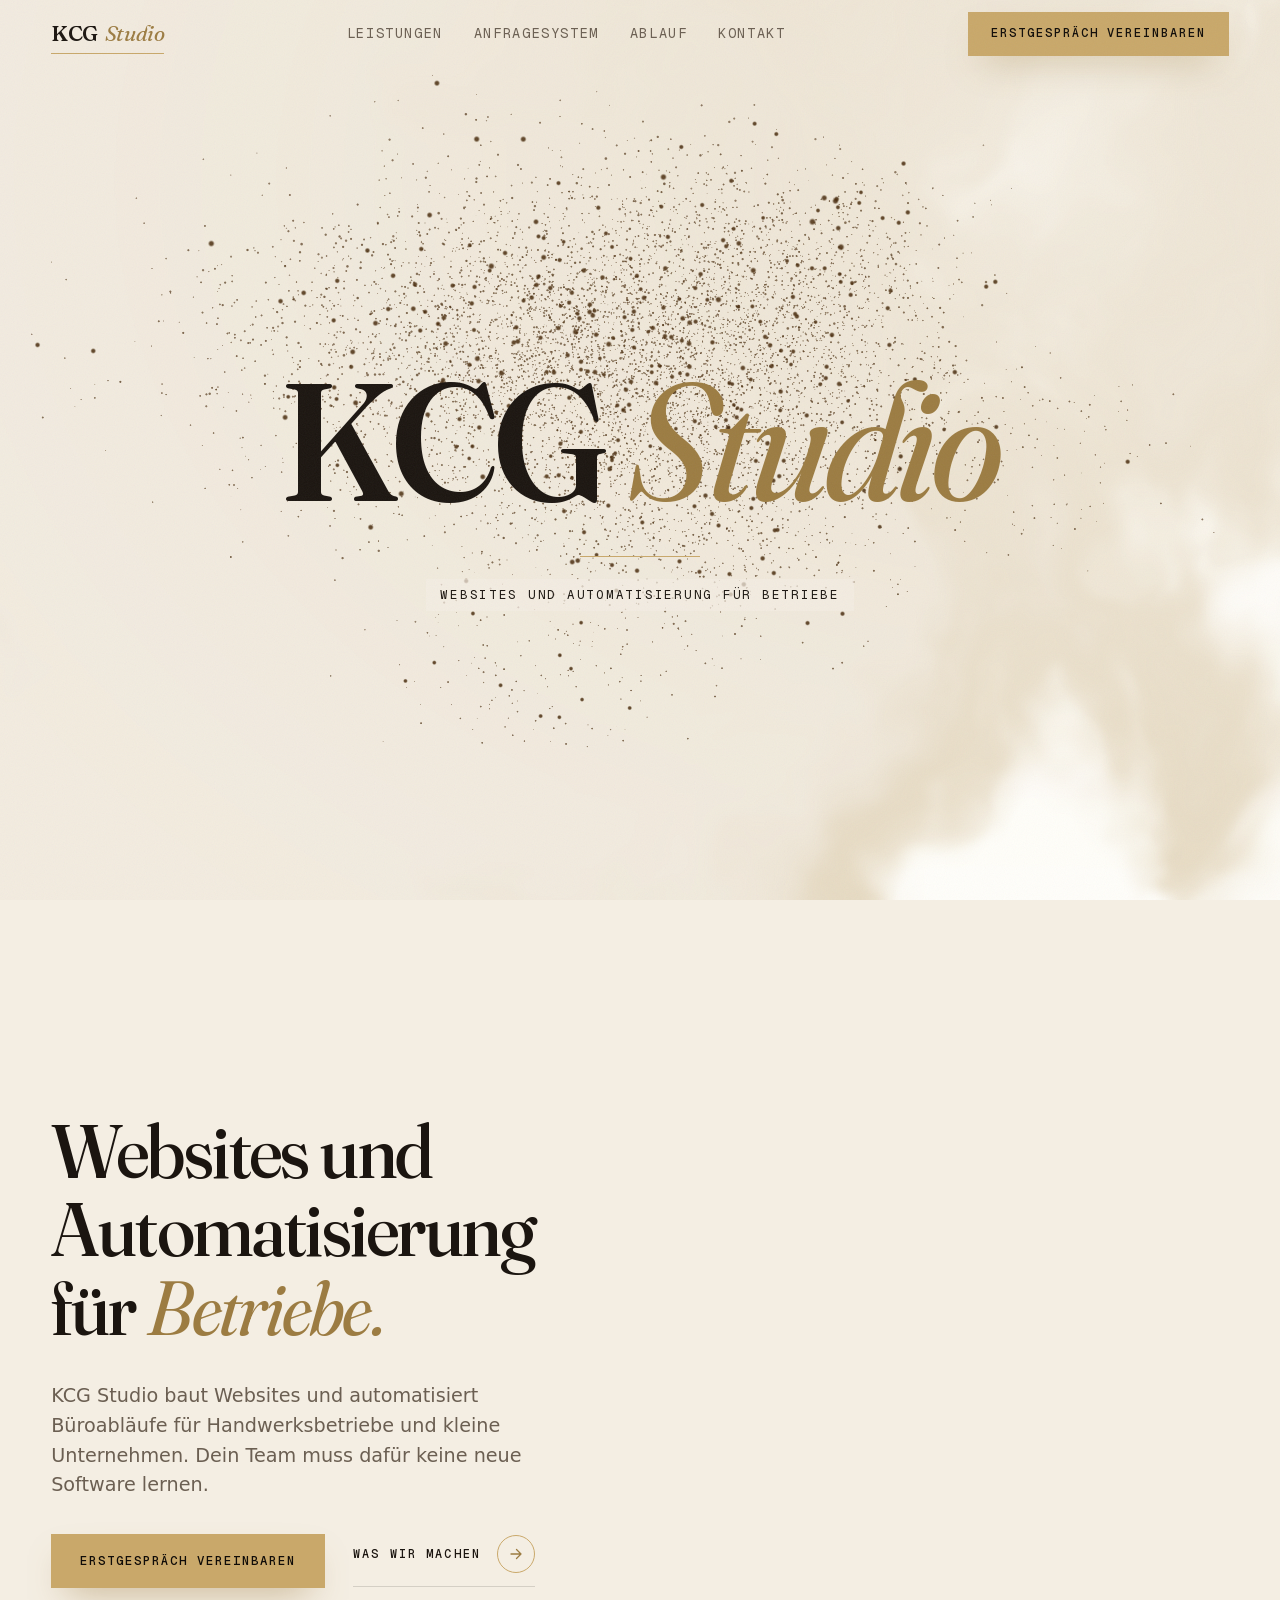
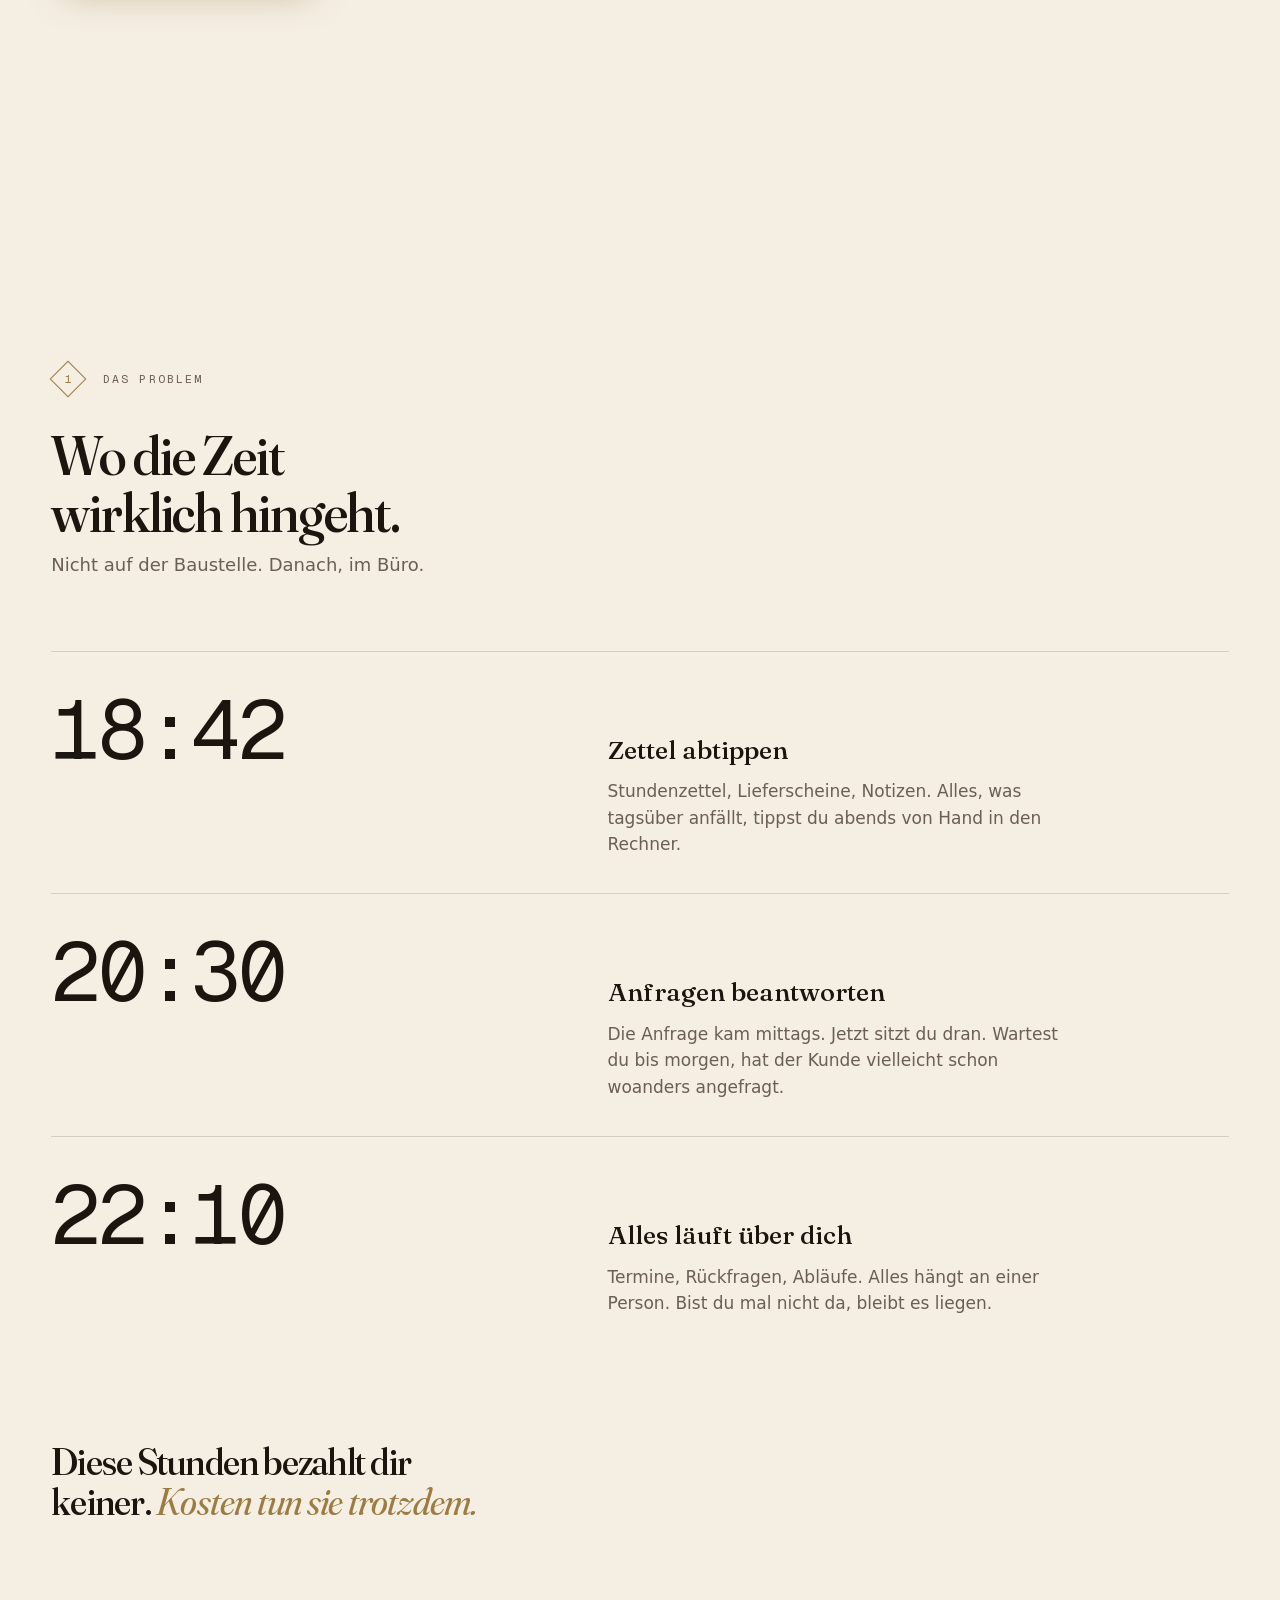
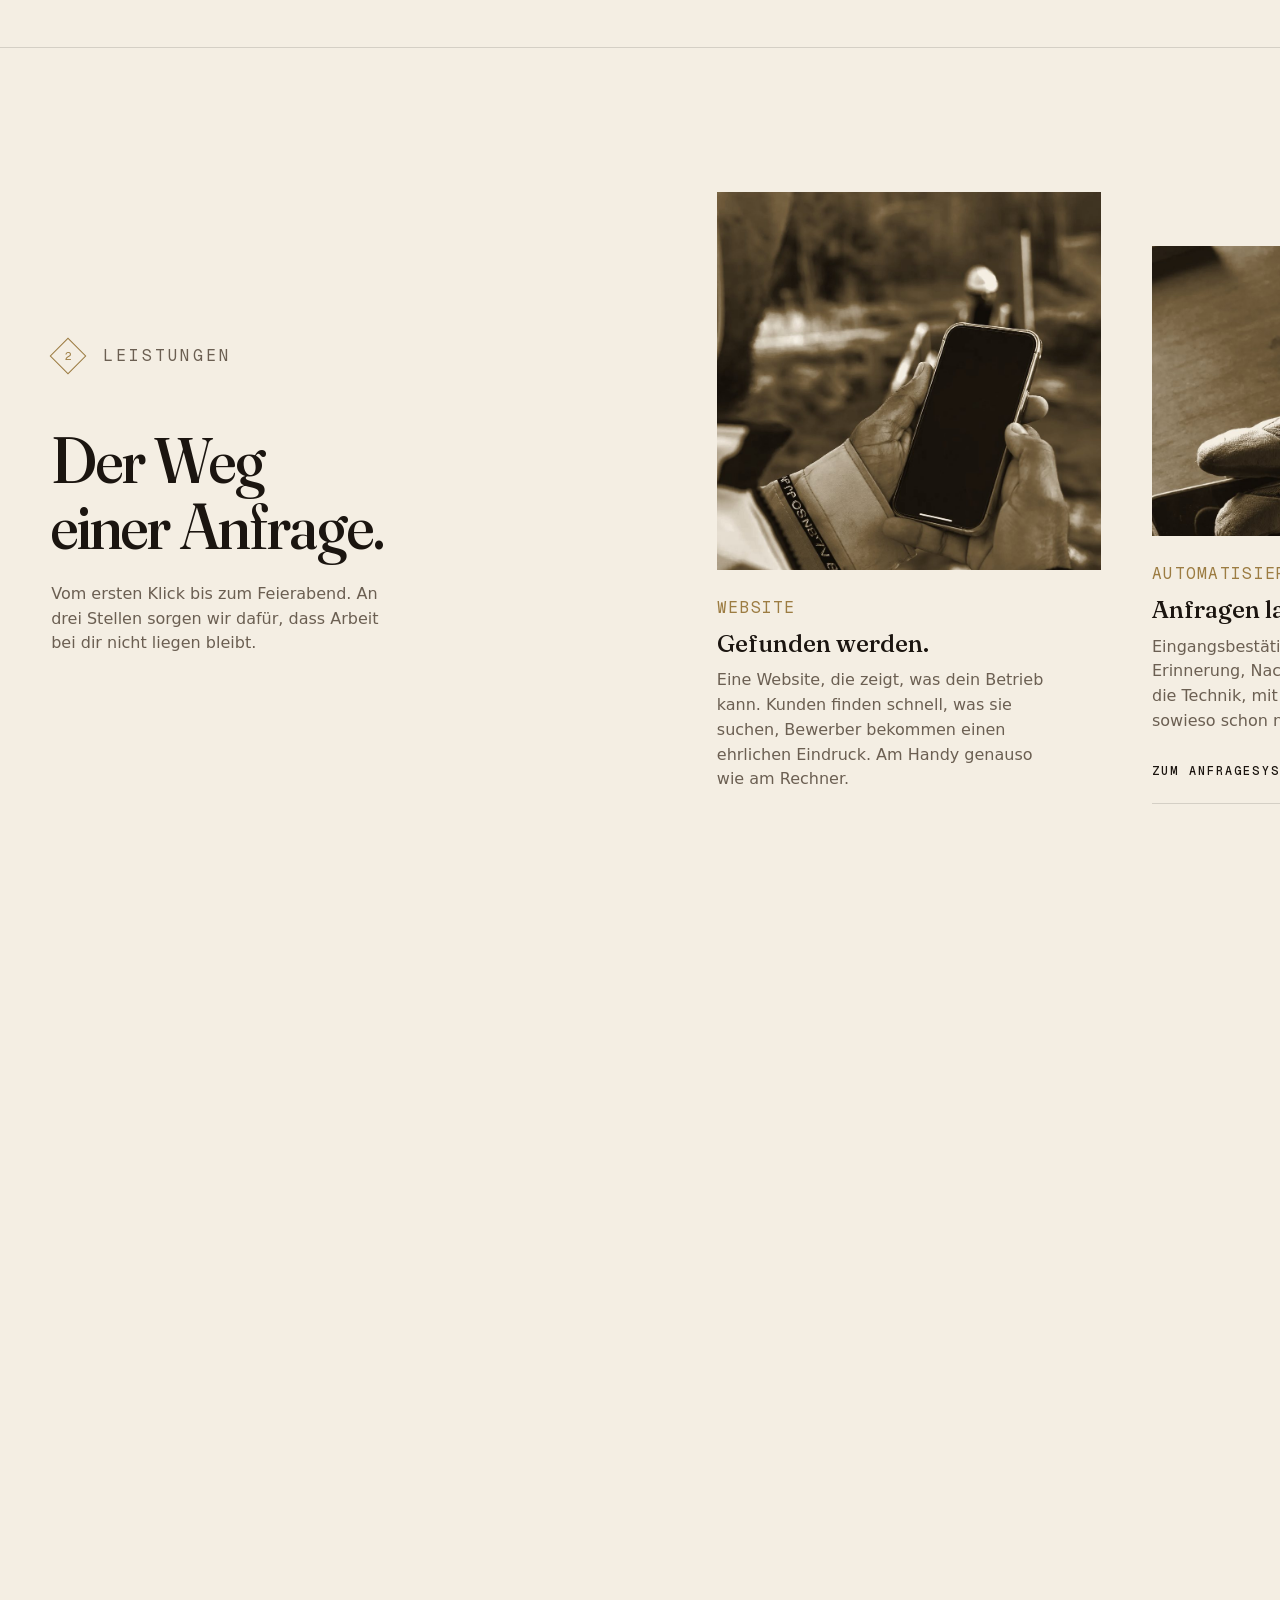
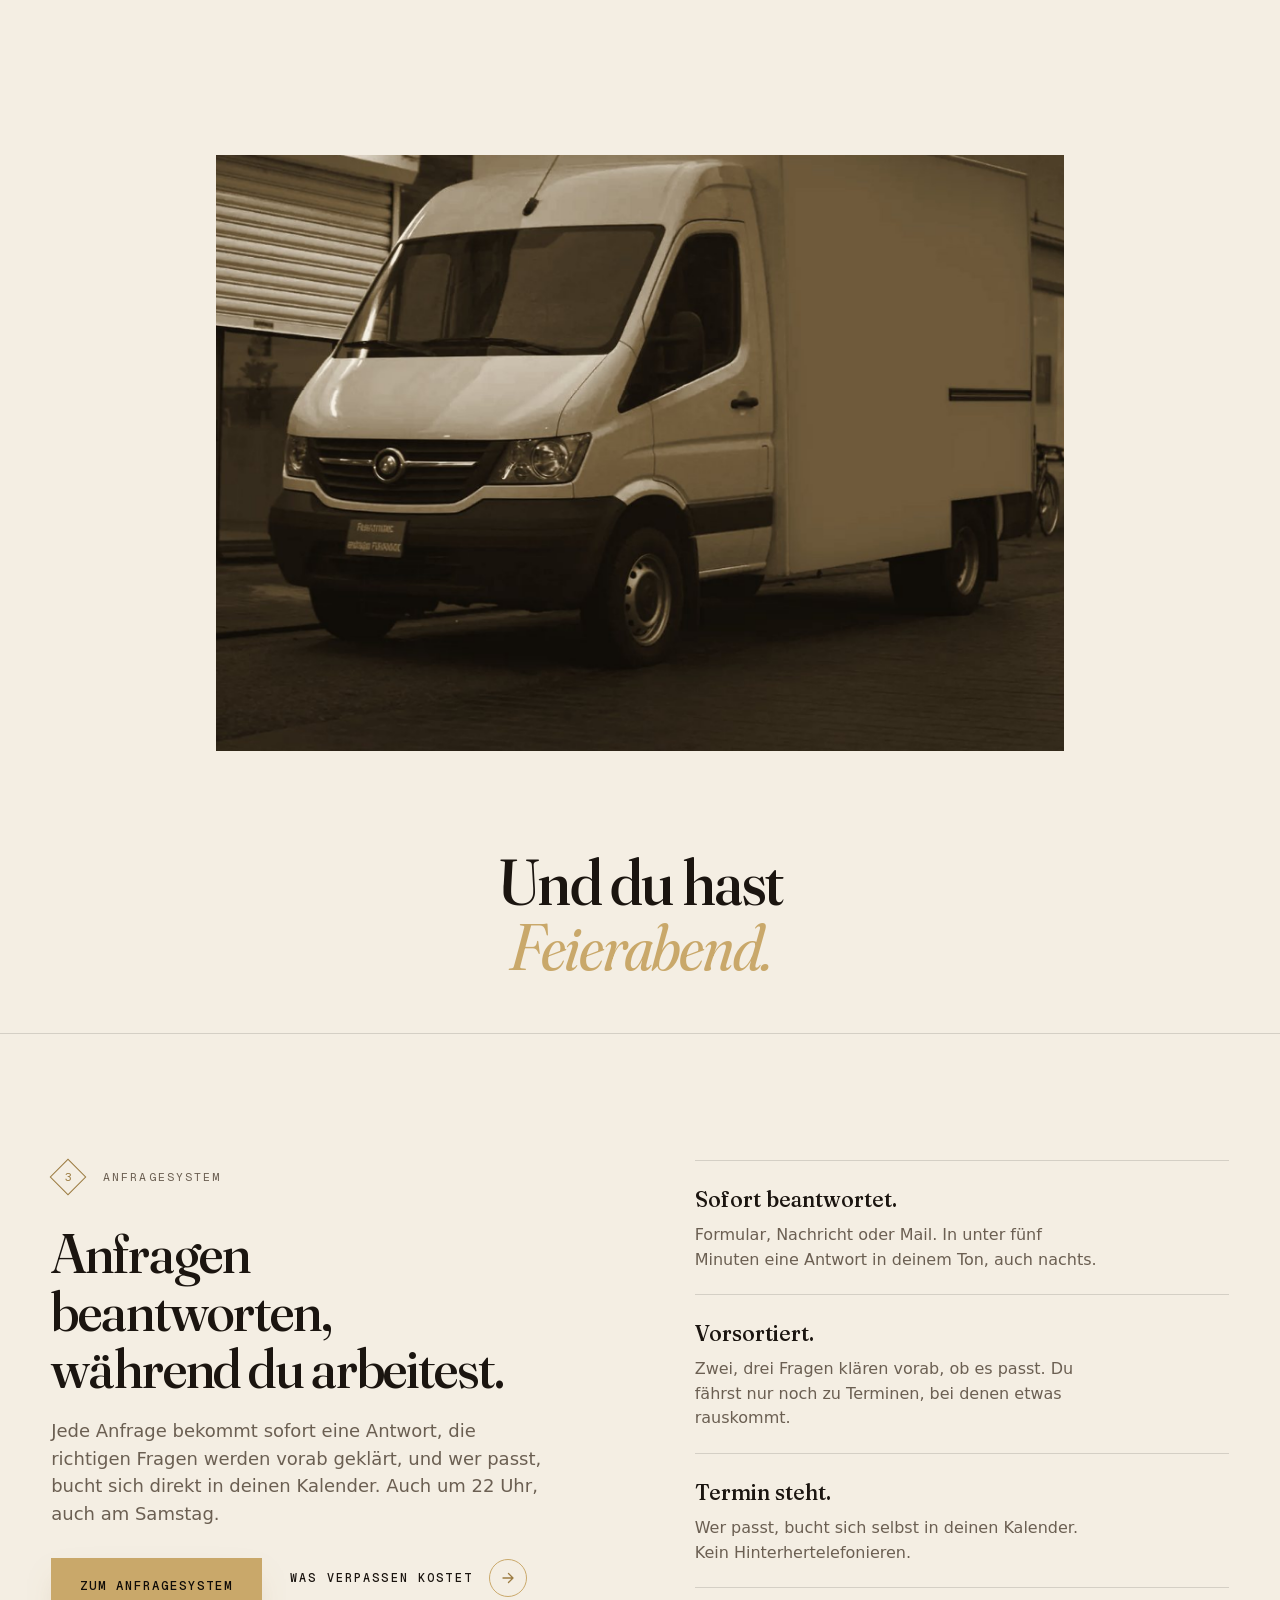
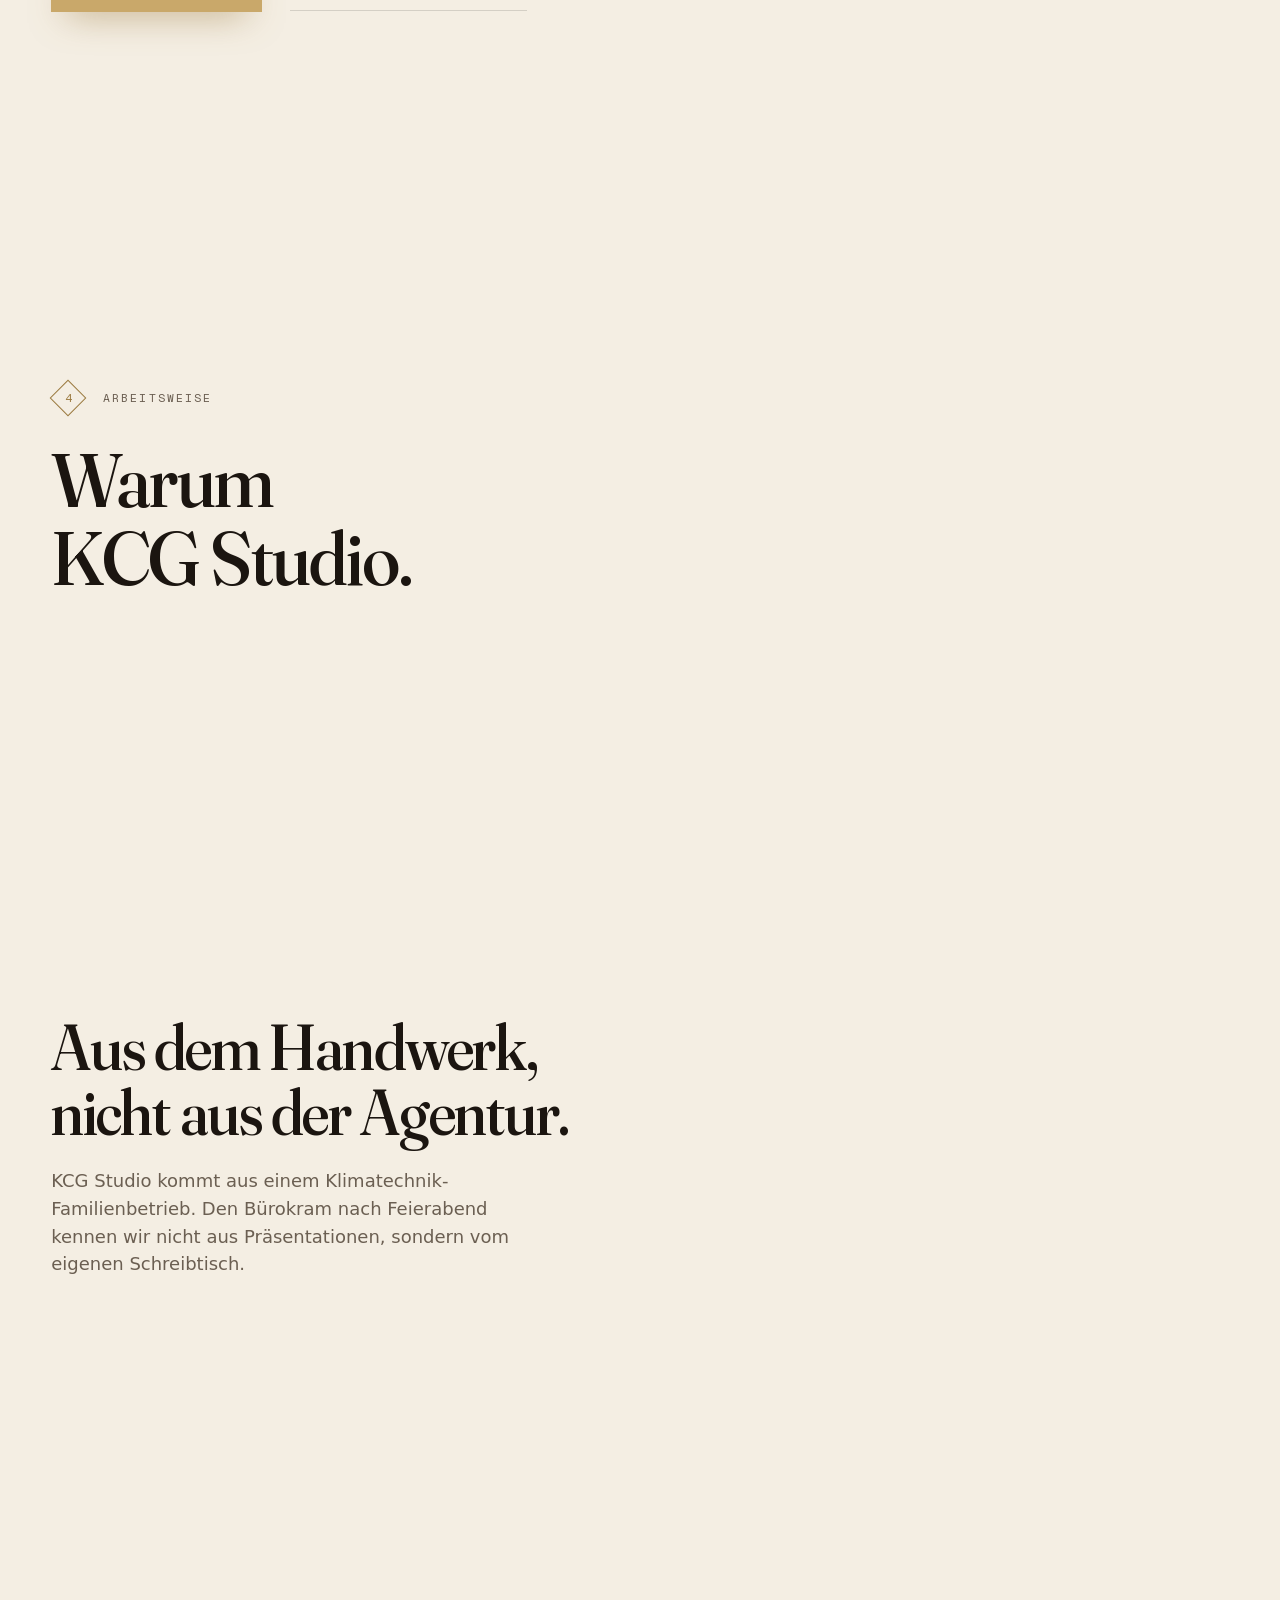
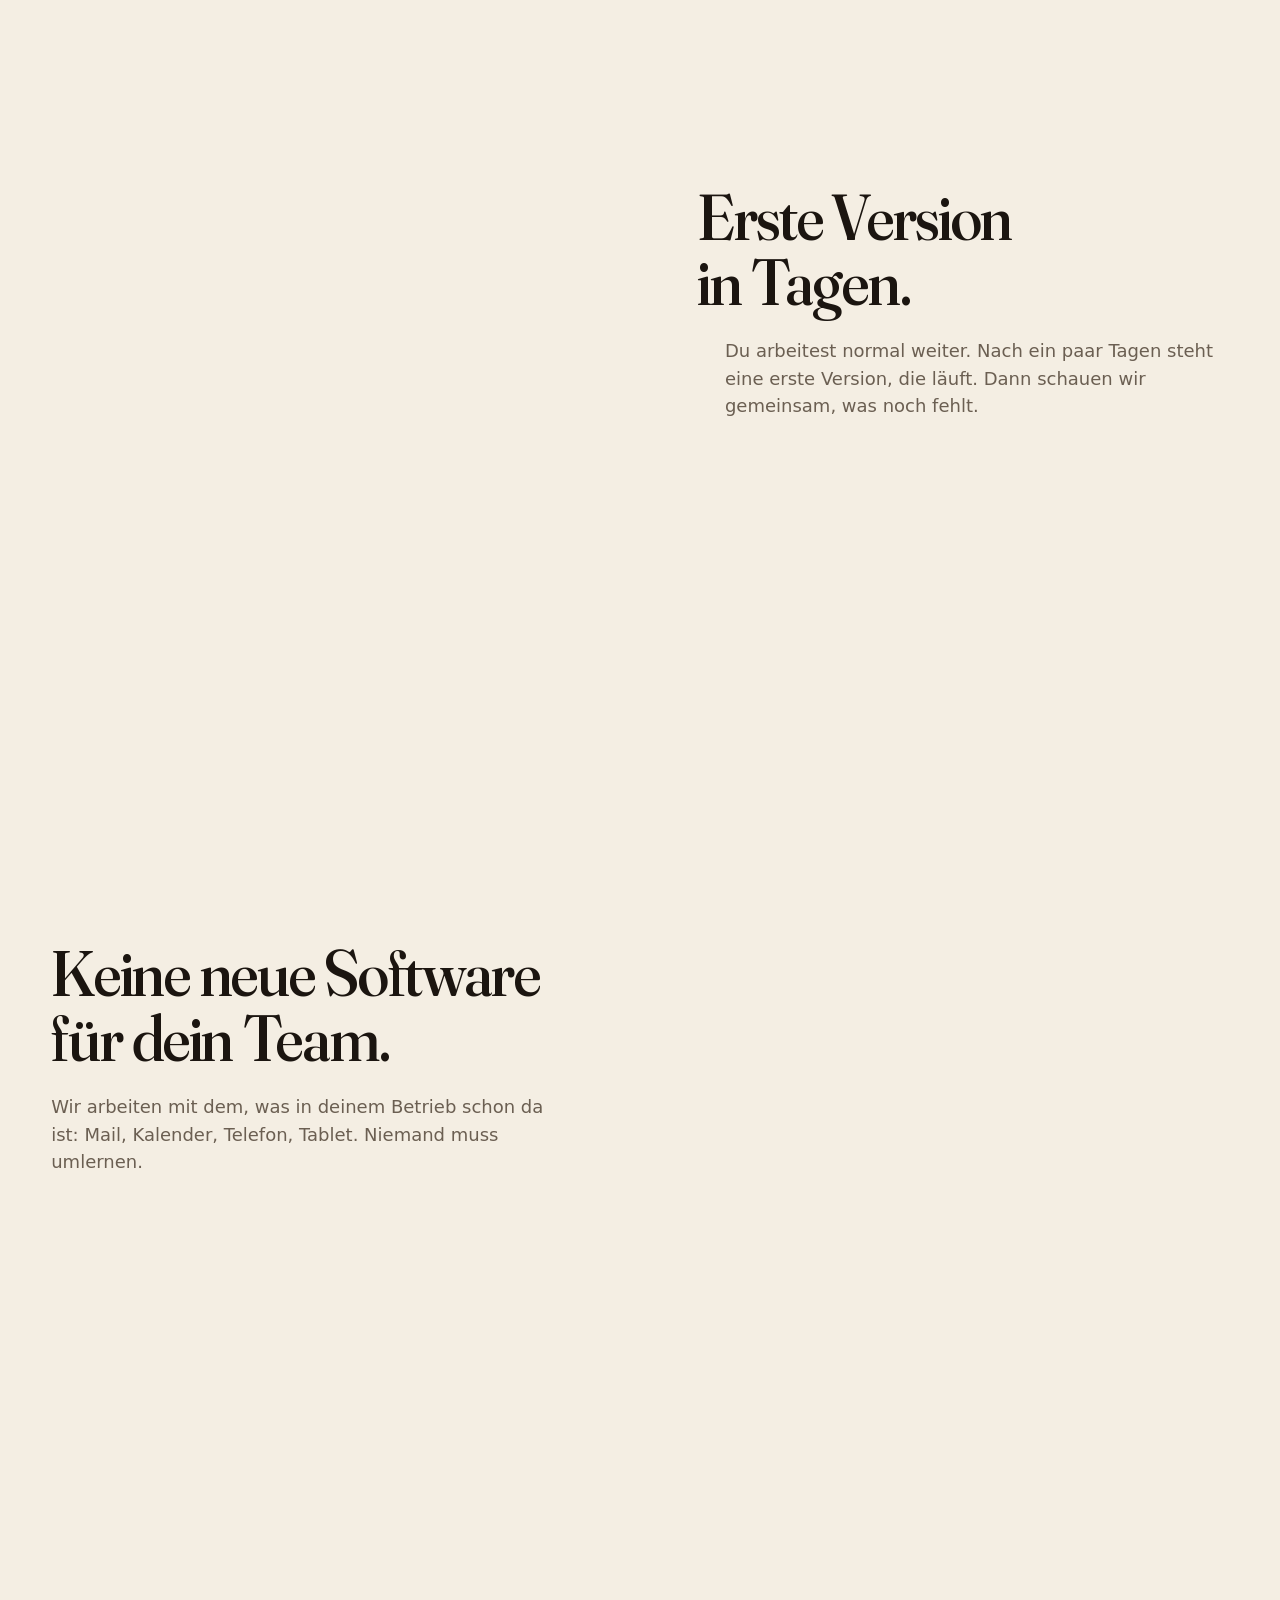
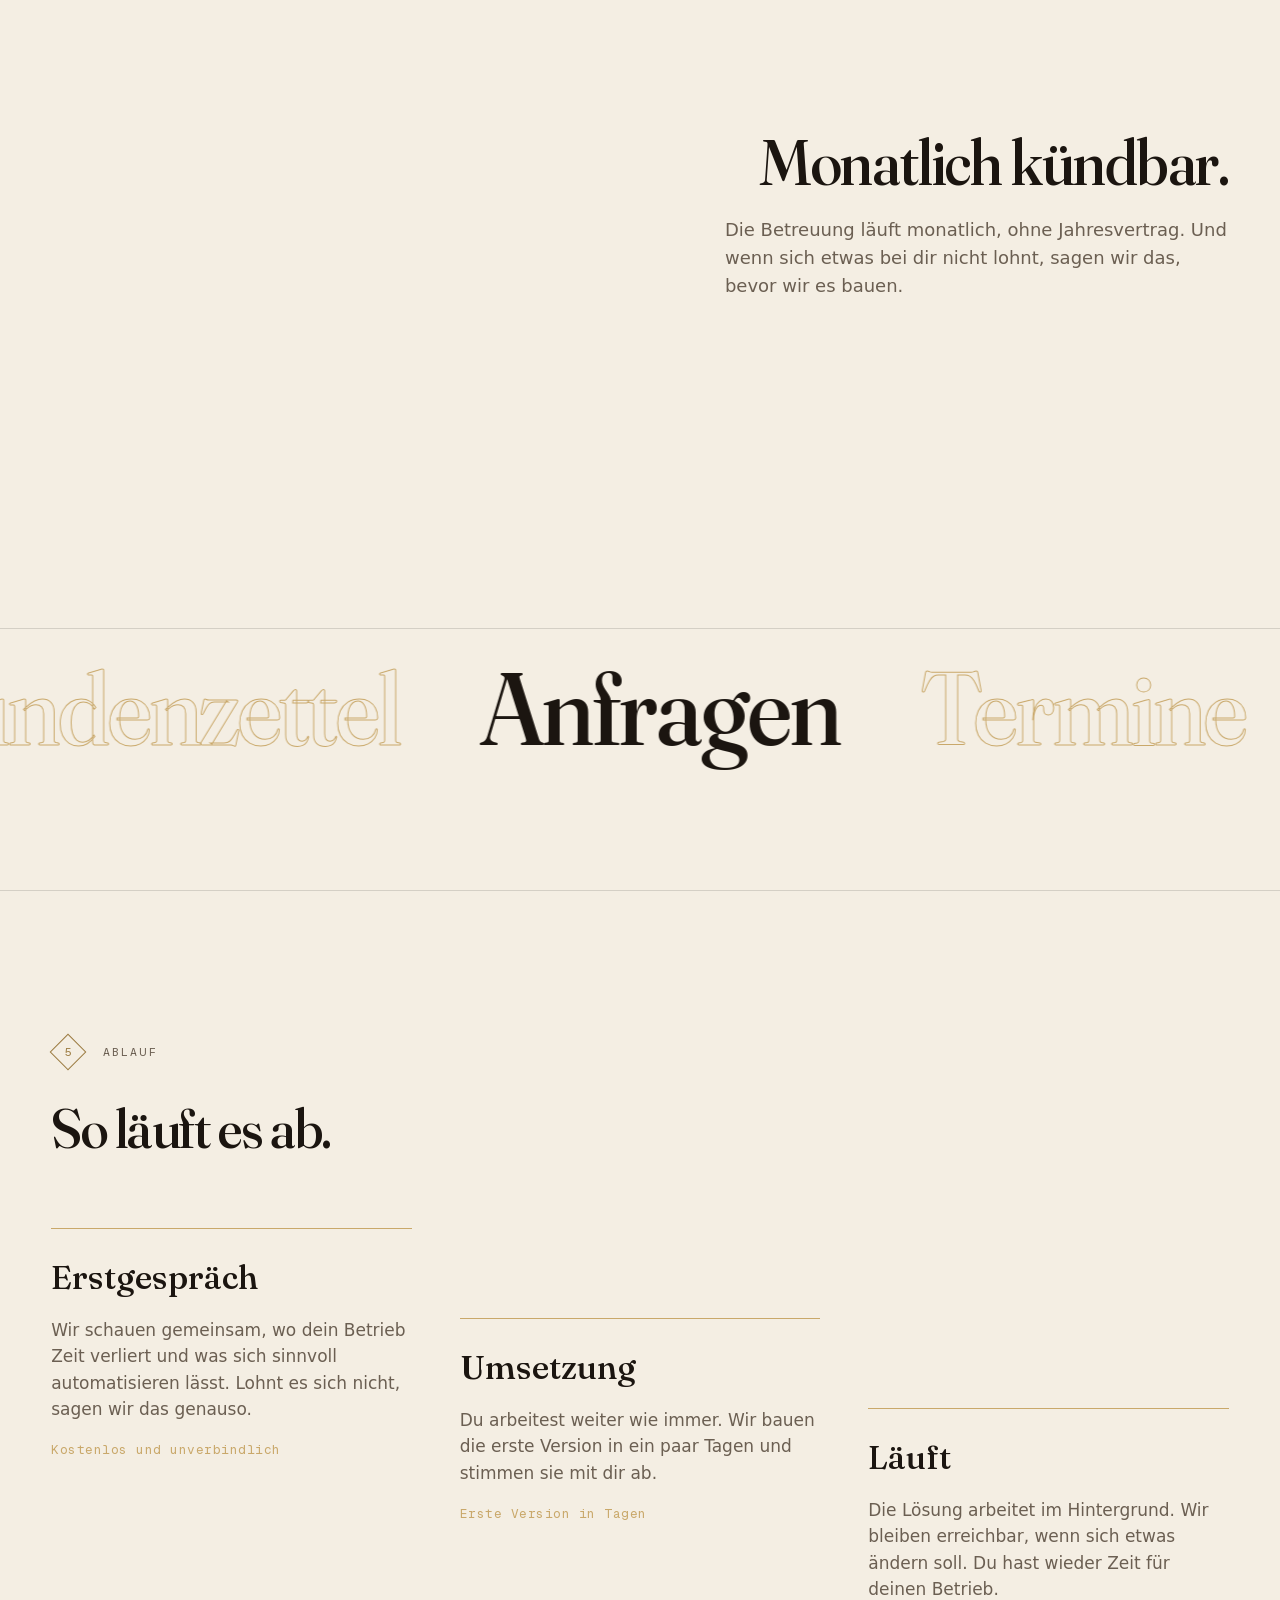
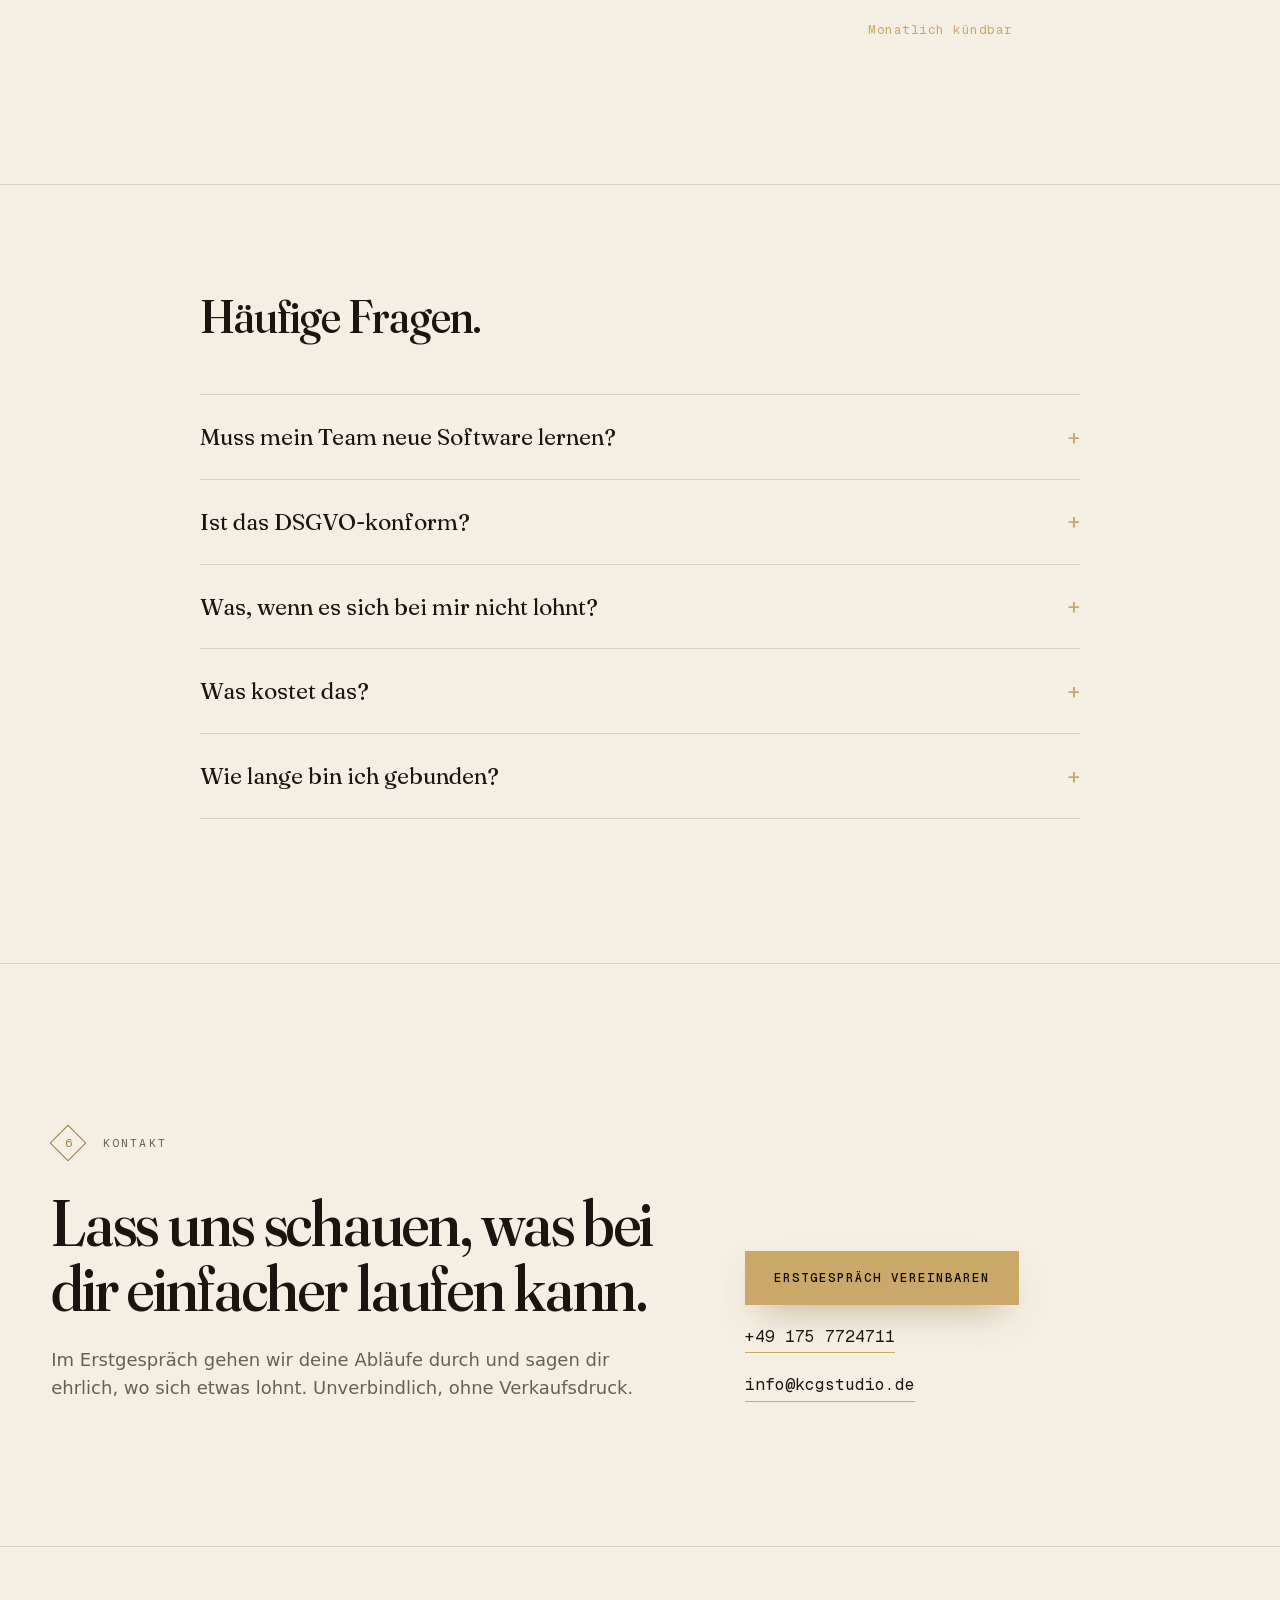
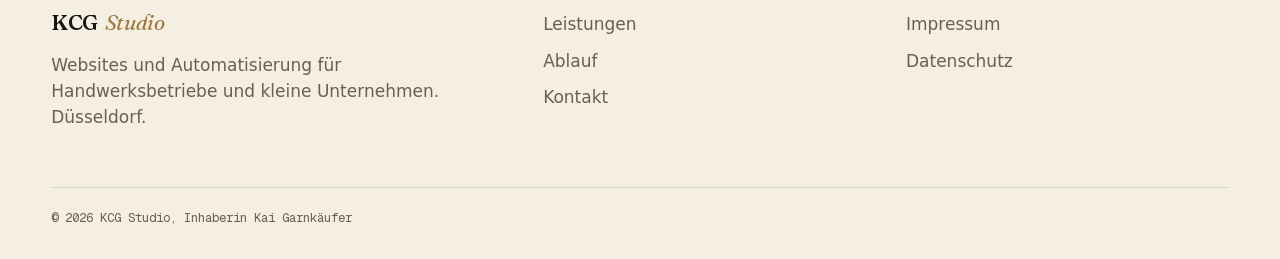
==== index.html @ c7e1ddf0 "deploy: 2026-09-14 22:10" ====
<!doctype html>
<html lang="de">
<head>
  <meta charset="utf-8" />
  <meta name="viewport" content="width=device-width, initial-scale=1" />
  <title>KCG Studio | Websites und Automatisierung für Betriebe</title>
  <meta name="description" content="KCG Studio baut Websites und automatisiert Büroabläufe für Handwerksbetriebe und kleine Unternehmen. Ohne neue Software für dein Team. Erste Version in Tagen." />
  <link rel="canonical" href="https://kcgstudio.de/" />
  <meta property="og:url" content="https://kcgstudio.de/" />
  <meta property="og:title" content="KCG Studio | Websites und Automatisierung für Betriebe" />
  <meta property="og:description" content="KCG Studio baut Websites und automatisiert Büroabläufe für Handwerksbetriebe und kleine Unternehmen. Dein Team muss dafür keine neue Software lernen." />
  <meta property="og:type" content="website" />
  <meta property="og:locale" content="de_DE" />
  <meta property="og:image" content="https://kcgstudio.de/img/og.jpg" />
  <meta property="og:image:width" content="1200" />
  <meta property="og:image:height" content="630" />
  <meta name="twitter:card" content="summary_large_image" />
  <link rel="icon" href="img/favicon.svg" type="image/svg+xml" />
  <link rel="apple-touch-icon" href="img/apple-touch-icon.png" />
  <meta name="theme-color" content="#F4EEE3" />
  <link rel="stylesheet" href="style.css" />
  <script>document.documentElement.classList.add('js');</script>
</head>
<!-- data-reviews="off" blendet die Bewertungen aus, bis echte Texte da sind. Auf "on" stellen, sobald Google-Bewertungen vorliegen. -->
<body data-reviews="off">
  <canvas id="gl" aria-hidden="true"></canvas>

  <header class="nav" id="nav">
    <a href="#top" class="wordmark" aria-label="KCG Studio, Startseite"><b>KCG</b><i>Studio</i></a>
    <nav class="nav__links" aria-label="Hauptnavigation">
      <a href="#leistungen">Leistungen</a>
      <a href="anfragesystem.html">Anfragesystem</a>
      <a href="#bewertungen">Bewertungen</a>
      <a href="#ablauf">Ablauf</a>
      <a href="#kontakt">Kontakt</a>
    </nav>
    <a class="btn btn--pulse nav__cta" href="erstgespraech.html">Erstgespräch vereinbaren</a>
    <button class="nav__burger" id="burger" aria-label="Menü öffnen" aria-expanded="false">
      <span></span><span></span>
    </button>
  </header>

  <div class="menu" id="menu" hidden>
    <a href="#leistungen">Leistungen</a>
    <a href="anfragesystem.html">Anfragesystem</a>
    <a href="#bewertungen">Bewertungen</a>
    <a href="#ablauf">Ablauf</a>
    <a href="#kontakt">Kontakt</a>
    <a class="btn btn--pulse menu__cta" href="erstgespraech.html">Erstgespräch vereinbaren</a>
  </div>

  <main id="top">

    <!-- HERO: Wortmarke im Nebel, Zettel-Sturm dahinter -->
    <section class="hero" id="hero">
      <div class="hero__brand" aria-hidden="true">
        <p class="hero__mark"><b>KCG</b> <i>Studio</i></p>
        <span class="hero__rule"></span>
        <p class="hero__eyebrow">Websites und Automatisierung für Betriebe</p>
      </div>
      <a class="hero__scroll" href="#statement" aria-label="Weiter zum Inhalt"><span class="hero__scroll-l">Scroll</span><span class="hero__scroll-line"><i></i></span></a>
    </section>

    <!-- STATEMENT: steigt aus dem Nebel -->
    <section class="statement" id="statement">
      <div class="statement__in">
        <h1 class="display statement__h1 reveal">Websites und Automatisierung für <em>Betriebe.</em></h1>
        <p class="statement__p reveal">KCG Studio baut Websites und automatisiert Büroabläufe für Handwerksbetriebe und kleine Unternehmen. Dein Team muss dafür keine neue Software lernen.</p>
        <div class="statement__cta reveal">
          <a class="btn btn--pulse" href="erstgespraech.html">Erstgespräch vereinbaren</a>
          <a class="arrow" href="#leistungen"><span>Was wir machen</span><span class="arrow__i"><svg viewBox="0 0 12 12" aria-hidden="true"><path d="M1 6h10M6.5 1.5 11 6l-4.5 4.5" fill="none" stroke="currentColor" stroke-width="1.3" stroke-linecap="round" stroke-linejoin="round"/></svg></span></a>
        </div>
      </div>
    </section>

    <!-- PROBLEM -->
    <section class="problem" id="problem" data-chapter="1">
      <div class="problem__in">
        <p class="chapter reveal"><span class="chapter__n">1</span>Das Problem</p>
        <h2 class="display reveal">Wo die Zeit wirklich hingeht.</h2>
        <p class="problem__sub reveal">Nicht auf der Baustelle. Danach, im Büro.</p>

        <div class="zeit reveal">
          <p class="zeit__t">18:42</p>
          <div>
            <h3>Zettel abtippen</h3>
            <p>Stundenzettel, Lieferscheine, Notizen. Alles, was tagsüber anfällt, tippst du abends von Hand in den Rechner.</p>
          </div>
        </div>
        <div class="zeit reveal">
          <p class="zeit__t">20:30</p>
          <div>
            <h3>Anfragen beantworten</h3>
            <p>Die Anfrage kam mittags. Jetzt sitzt du dran. Wartest du bis morgen, hat der Kunde vielleicht schon woanders angefragt.</p>
          </div>
        </div>
        <div class="zeit reveal">
          <p class="zeit__t">22:10</p>
          <div>
            <h3>Alles läuft über dich</h3>
            <p>Termine, Rückfragen, Abläufe. Alles hängt an einer Person. Bist du mal nicht da, bleibt es liegen.</p>
          </div>
        </div>

        <p class="display problem__fazit reveal">Diese Stunden bezahlt dir keiner. <em>Kosten tun sie trotzdem.</em></p>
      </div>
    </section>

    <!-- DER WEG EINER ANFRAGE: horizontal pan -->
    <section class="pan" id="leistungen" data-chapter="2">
      <div class="pan__track">
        <div class="panel panel--intro">
          <p class="chapter"><span class="chapter__n">2</span>Leistungen</p>
          <h2 class="display">Der Weg<br />einer Anfrage.</h2>
          <p class="panel__p">Vom ersten Klick bis zum Feierabend. An drei Stellen sorgen wir dafür, dass Arbeit bei dir nicht liegen bleibt.</p>
        </div>
        <article class="panel">
          <figure class="panel__fig"><img src="img/finden.jpg" alt="Handwerker in Warnjacke schaut auf der Baustelle aufs Smartphone" loading="lazy" /></figure>
          <p class="panel__tag">Website</p>
          <h3>Gefunden werden.</h3>
          <p>Eine Website, die zeigt, was dein Betrieb kann. Kunden finden schnell, was sie suchen, Bewerber bekommen einen ehrlichen Eindruck. Am Handy genauso wie am Rechner.</p>
        </article>
        <article class="panel">
          <figure class="panel__fig"><img src="img/anfrage.jpg" alt="Hand im Arbeitshandschuh tippt auf ein Smartphone auf der Werkbank" loading="lazy" /></figure>
          <p class="panel__tag">Automatisierung</p>
          <h3>Anfragen laufen von allein.</h3>
          <p>Eingangsbestätigung, Terminvorschlag, Erinnerung, Nachfassen. Das übernimmt die Technik, mit den Programmen, die du sowieso schon nutzt.</p>
          <a class="arrow panel__link" href="anfragesystem.html"><span>Zum Anfragesystem</span><span class="arrow__i"><svg viewBox="0 0 12 12" aria-hidden="true"><path d="M1 6h10M6.5 1.5 11 6l-4.5 4.5" fill="none" stroke="currentColor" stroke-width="1.3" stroke-linecap="round" stroke-linejoin="round"/></svg></span></a>
        </article>
        <article class="panel">
          <figure class="panel__fig"><img src="img/laeuft.jpg" alt="Hände halten ein robustes Tablet, daneben ein beiseitegelegtes Klemmbrett" loading="lazy" /></figure>
          <p class="panel__tag">Web-App</p>
          <h3>Abläufe ohne Zettel.</h3>
          <p>Stundenzettel, Materiallisten, Freigaben. Daraus bauen wir kleine Web-Apps, die genau zu deinem Betrieb passen. Und kümmern uns danach weiter darum.</p>
        </article>
      </div>
    </section>

    <!-- FEIERABEND: hier kippt der Ton von Tag nach Abend -->
    <section class="band" aria-label="Feierabend">
      <div class="band__frame">
        <img src="img/abend.jpg" alt="Handwerker-Transporter vor dem Betrieb in der Abenddämmerung, Rolltor halb zu" loading="lazy" />
      </div>
      <p class="display band__claim reveal">Und du hast <em>Feierabend.</em></p>
    </section>

    <!-- BEWERTUNGEN -->
    <section class="reviews" id="bewertungen">
      <div class="reviews__in">
        <div class="reviews__lead">
          <h2 class="display reveal">Was Betriebe sagen.</h2>
          <div class="reviews__score reveal" aria-label="5 von 5 Sternen">
            <span class="stars" aria-hidden="true">★★★★★</span>
            <span class="reviews__num">5,0</span>
            <span class="mono">auf Google</span>
          </div>
          <p class="reveal">Erfahrungen von Betrieben, die mit KCG Studio arbeiten.</p>
          <!-- TODO: Google-Bewertungslink des Unternehmensprofils eintragen -->
          <p class="reveal"><a class="btn btn--gold" href="#bewertungen">Auf Google bewerten</a></p>
          <p class="mono reviews__note reveal">Beispieltexte, echte Bewertungen folgen</p>
        </div>
        <ul class="reviews__list">
          <li class="review reveal">
            <p class="stars" aria-label="5 von 5 Sternen">★★★★★</p>
            <blockquote>Vorher lagen die Zettel bis Monatsende im Auto. Jetzt tippen die Jungs auf dem Tablet und ich sehe alles am selben Tag.</blockquote>
            <p class="review__who">Beispiel, Elektrobetrieb</p>
          </li>
          <li class="review reveal">
            <p class="stars" aria-label="5 von 5 Sternen">★★★★★</p>
            <blockquote>Kein Agentur-Gerede. Sie kommt vorbei, versteht den Laden und zwei Tage später läuft die erste Version.</blockquote>
            <p class="review__who">Beispiel, Klimatechnik</p>
          </li>
          <li class="review reveal">
            <p class="stars" aria-label="5 von 5 Sternen">★★★★★</p>
            <blockquote>Die Beiträge kommen pünktlich, ohne dass ich hinterher muss. Genau das wollte ich.</blockquote>
            <p class="review__who">Beispiel, Fahrschule</p>
          </li>
        </ul>
      </div>
    </section>

    <!-- ANFRAGESYSTEM: Teaser, führt auf die Unterseite -->
    <section class="teaser" id="anfragesystem" data-chapter="3">
      <div class="teaser__in">
        <div>
          <p class="chapter reveal"><span class="chapter__n">3</span>Anfragesystem</p>
          <h2 class="display reveal">Anfragen beantworten, während du arbeitest.</h2>
          <p class="teaser__p reveal">Jede Anfrage bekommt sofort eine Antwort, die richtigen Fragen werden vorab geklärt, und wer passt, bucht sich direkt in deinen Kalender. Auch um 22 Uhr, auch am Samstag.</p>
          <div class="teaser__cta reveal">
            <a class="btn btn--pulse" href="anfragesystem.html">Zum Anfragesystem</a>
            <a class="arrow" href="anfragesystem.html#rechner"><span>Was Verpassen kostet</span><span class="arrow__i"><svg viewBox="0 0 12 12" aria-hidden="true"><path d="M1 6h10M6.5 1.5 11 6l-4.5 4.5" fill="none" stroke="currentColor" stroke-width="1.3" stroke-linecap="round" stroke-linejoin="round"/></svg></span></a>
          </div>
        </div>
        <ul class="teaser__list">
          <li class="reveal"><h3>Sofort beantwortet.</h3><p>Formular, Nachricht oder Mail. In unter fünf Minuten eine Antwort in deinem Ton, auch nachts.</p></li>
          <li class="reveal"><h3>Vorsortiert.</h3><p>Zwei, drei Fragen klären vorab, ob es passt. Du fährst nur noch zu Terminen, bei denen etwas rauskommt.</p></li>
          <li class="reveal"><h3>Termin steht.</h3><p>Wer passt, bucht sich selbst in deinen Kalender. Kein Hinterhertelefonieren.</p></li>
        </ul>
      </div>
    </section>


    <!-- ARBEITSWEISE: vier Statements, schweben über der Partikel-Welt -->
    <section class="why" id="darum" data-chapter="4">
      <div class="why__intro">
        <div>
          <p class="chapter reveal"><span class="chapter__n">4</span>Arbeitsweise</p>
          <h2 class="display reveal">Warum<br />KCG Studio.</h2>
        </div>
      </div>
      <article class="why__item">
        <div class="why__in">
          <h3 class="display reveal">Aus dem Handwerk, nicht aus der Agentur.</h3>
          <p class="reveal">KCG Studio kommt aus einem Klimatechnik-Familienbetrieb. Den Bürokram nach Feierabend kennen wir nicht aus Präsentationen, sondern vom eigenen Schreibtisch.</p>
        </div>
      </article>
      <article class="why__item why__item--right">
        <div class="why__in">
          <h3 class="display reveal">Erste Version in Tagen.</h3>
          <p class="reveal">Du arbeitest normal weiter. Nach ein paar Tagen steht eine erste Version, die läuft. Dann schauen wir gemeinsam, was noch fehlt.</p>
        </div>
      </article>
      <article class="why__item">
        <div class="why__in">
          <h3 class="display reveal">Keine neue Software für dein Team.</h3>
          <p class="reveal">Wir arbeiten mit dem, was in deinem Betrieb schon da ist: Mail, Kalender, Telefon, Tablet. Niemand muss umlernen.</p>
        </div>
      </article>
      <article class="why__item why__item--right">
        <div class="why__in">
          <h3 class="display reveal">Monatlich kündbar.</h3>
          <p class="reveal">Die Betreuung läuft monatlich, ohne Jahresvertrag. Und wenn sich etwas bei dir nicht lohnt, sagen wir das, bevor wir es bauen.</p>
        </div>
      </article>
    </section>

    <!-- MARQUEE -->
    <section class="marquee" aria-label="Was wir bauen">
      <div class="marquee__track">
        <span class="display">Websites</span>
        <span class="display is-outline">Automatisierung</span>
        <span class="display">Web-Apps</span>
        <span class="display is-outline">Stundenzettel</span>
        <span class="display">Anfragen</span>
        <span class="display is-outline">Termine</span>
        <span class="display">Websites</span>
        <span class="display is-outline">Automatisierung</span>
        <span class="display">Web-Apps</span>
        <span class="display is-outline">Stundenzettel</span>
        <span class="display">Anfragen</span>
        <span class="display is-outline">Termine</span>
      </div>
    </section>

    <!-- ABLAUF -->
    <section class="ablauf" id="ablauf" data-chapter="5">
      <p class="chapter reveal"><span class="chapter__n">5</span>Ablauf</p>
      <h2 class="display reveal">So läuft es ab.</h2>
      <div class="ablauf__grid">
        <div class="schritt reveal">
          <h3>Erstgespräch</h3>
          <p>Wir schauen gemeinsam, wo dein Betrieb Zeit verliert und was sich sinnvoll automatisieren lässt. Lohnt es sich nicht, sagen wir das genauso.</p>
          <small>Kostenlos und unverbindlich</small>
        </div>
        <div class="schritt reveal">
          <h3>Umsetzung</h3>
          <p>Du arbeitest weiter wie immer. Wir bauen die erste Version in ein paar Tagen und stimmen sie mit dir ab.</p>
          <small>Erste Version in Tagen</small>
        </div>
        <div class="schritt reveal">
          <h3>Läuft</h3>
          <p>Die Lösung arbeitet im Hintergrund. Wir bleiben erreichbar, wenn sich etwas ändern soll. Du hast wieder Zeit für deinen Betrieb.</p>
          <small>Monatlich kündbar</small>
        </div>
      </div>
    </section>

    <!-- FAQ -->
    <section class="faq" id="faq">
      <div class="faq__in">
        <h2 class="display reveal">Häufige Fragen.</h2>
        <details class="reveal">
          <summary>Muss mein Team neue Software lernen?</summary>
          <p>Nein. Wir arbeiten mit den Programmen, die ihr schon nutzt, zum Beispiel Mail, Kalender und Telefon. Umlernen muss niemand.</p>
        </details>
        <details class="reveal">
          <summary>Ist das DSGVO-konform?</summary>
          <p>Ja. Den Umgang mit Daten planen wir von Anfang an mit. Wo es geht, bleiben Daten in Deutschland oder der EU.</p>
        </details>
        <details class="reveal">
          <summary>Was, wenn es sich bei mir nicht lohnt?</summary>
          <p>Dann bauen wir nichts. Im Erstgespräch schauen wir zuerst, wo eine Lösung wirklich Arbeit spart. Gibt es die Stelle nicht, sagen wir das.</p>
        </details>
        <details class="reveal">
          <summary>Was kostet das?</summary>
          <p>Das hängt davon ab, was gebaut wird. Vorher bekommst du ein klares Angebot mit Einrichtung und laufender Betreuung. Keine versteckten Kosten.</p>
        </details>
        <details class="reveal">
          <summary>Wie lange bin ich gebunden?</summary>
          <p>Die Betreuung ist monatlich kündbar. Du entscheidest, wie lange KCG Studio deinen Betrieb begleitet.</p>
        </details>
      </div>
    </section>

    <!-- KONTAKT -->
    <section class="kontakt" id="kontakt" data-chapter="6">
      <div class="kontakt__in">
        <div>
          <p class="chapter reveal"><span class="chapter__n">6</span>Kontakt</p>
          <h2 class="display reveal">Lass uns schauen, was bei dir einfacher laufen kann.</h2>
          <p class="kontakt__p reveal">Im Erstgespräch gehen wir deine Abläufe durch und sagen dir ehrlich, wo sich etwas lohnt. Unverbindlich, ohne Verkaufsdruck.</p>
        </div>
        <div class="kontakt__ways reveal">
          <a class="btn btn--pulse" href="erstgespraech.html">Erstgespräch vereinbaren</a>
          <a href="tel:+491757724711">+49 175 7724711</a>
          <!-- Optional: WhatsApp-Link <a href="https://wa.me/491757724711">WhatsApp</a> -->
          <a href="mailto:info@kcgstudio.de">info@kcgstudio.de</a>
        </div>
      </div>
    </section>

  </main>

  <nav class="chapters" id="chapters" aria-label="Kapitel">
    <a href="#problem"><span class="chapters__l">Das Problem</span><span class="chapters__d"></span><span class="chapters__bar"><i></i></span></a>
    <a href="#leistungen"><span class="chapters__l">Leistungen</span><span class="chapters__d"></span><span class="chapters__bar"><i></i></span></a>
    <a href="#anfragesystem"><span class="chapters__l">Anfragesystem</span><span class="chapters__d"></span><span class="chapters__bar"><i></i></span></a>
    <a href="#darum"><span class="chapters__l">Arbeitsweise</span><span class="chapters__d"></span><span class="chapters__bar"><i></i></span></a>
    <a href="#ablauf"><span class="chapters__l">Ablauf</span><span class="chapters__d"></span><span class="chapters__bar"><i></i></span></a>
    <a href="#kontakt"><span class="chapters__l">Kontakt</span><span class="chapters__d"></span><span class="chapters__bar"><i></i></span></a>
  </nav>
  <a class="totop" id="totop" href="#top" aria-label="Nach oben"><svg viewBox="0 0 12 12" aria-hidden="true"><path d="M6 11V1M1.5 5.5 6 1l4.5 4.5" fill="none" stroke="currentColor" stroke-width="1.3" stroke-linecap="round" stroke-linejoin="round"/></svg></a>

  <footer class="footer">
    <div class="footer__in">
      <div>
        <a href="#top" class="wordmark" aria-label="KCG Studio"><b>KCG</b><i>Studio</i></a>
        <p class="footer__claim">Websites und Automatisierung für Handwerksbetriebe und kleine Unternehmen. Düsseldorf.</p>
      </div>
      <nav aria-label="Footer">
        <a href="#leistungen">Leistungen</a>
        <a href="#bewertungen">Bewertungen</a>
        <a href="#ablauf">Ablauf</a>
        <a href="#kontakt">Kontakt</a>
      </nav>
      <nav aria-label="Rechtliches">
        <a href="impressum.html">Impressum</a>
        <a href="datenschutz.html">Datenschutz</a>
      </nav>
    </div>
    <p class="footer__copy mono">© 2026 KCG Studio, Inhaberin Kai Garnkäufer</p>
  </footer>

  <script src="vendor/gsap.min.js"></script>
  <script src="vendor/ScrollTrigger.min.js"></script>
  <script src="vendor/lenis.min.js"></script>
  <script src="ui.js"></script>
  <script type="module" src="main.js"></script>
</body>
</html>
---- style.css ----
@import url('fonts/fonts.css');

:root {
  --creme: #F4EEE3;
  --sand: #E9DFCF;
  --espresso: #100C08;
  --espresso-2: #1A1410;
  --gold: #C9A86A;
  --gold-deep: #9C7C42;
  --ink: #1B1510;
  --ink-2: #6B5F52;
  --paper: #F2EBDF;
  --paper-2: #A89C8C;

  /* Ton-Wechsel: werden per Scroll von creme → espresso gescrubbt */
  --bg: #F4EEE3;
  --bg-2: #E9DFCF;
  --fg: #1B1510;
  --fg-2: #6B5F52;
  --line: rgba(27, 21, 16, 0.14);
  --accent: #9C7C42;

  --font: 'Fraunces', Georgia, 'Times New Roman', serif;
  --sans: system-ui, -apple-system, 'Segoe UI', Roboto, sans-serif;
  --mono: 'Geist Mono', ui-monospace, SFMono-Regular, Menlo, monospace;
  --max: 1400px;
  --pad: clamp(20px, 4vw, 56px);
  --nav-h: 68px;
  --ease: cubic-bezier(0.16, 1, 0.3, 1);
  --ease2: cubic-bezier(0.4, 0, 0.1, 1);
  color-scheme: light;
}

* { box-sizing: border-box; margin: 0; padding: 0; }
html { scroll-behavior: auto; }
body {
  background: var(--bg);
  color: var(--fg);
  font-family: var(--sans);
  font-size: 1.0625rem;
  line-height: 1.55;
  -webkit-font-smoothing: antialiased;
  overflow-x: hidden;
  position: relative;
}
img { max-width: 100%; display: block; }
a { color: inherit; }
::selection { background: var(--gold); color: var(--espresso); }
p { color: var(--fg-2); max-width: 58ch; }
h1, h2, h3 { color: var(--fg); font-weight: 500; }

.display {
  font-family: var(--font);
  font-variation-settings: 'opsz' 144, 'SOFT' 30, 'WONK' 0;
  font-weight: 500;
  letter-spacing: -0.02em;
  line-height: 1.02;
  text-wrap: balance;
}
.display em { font-style: italic; font-weight: 400; color: var(--accent); }
.mono {
  font-family: var(--mono);
  font-size: 0.78rem;
  letter-spacing: 0.06em;
  text-transform: uppercase;
  color: var(--fg-2);
}

/* Korn: nur auf fixem Pseudo-Element, nie auf scrollenden Containern */
body::after {
  content: '';
  position: fixed; inset: 0; z-index: 60; pointer-events: none;
  opacity: 0.055;
  background-image: url("data:image/svg+xml,%3Csvg xmlns='http://www.w3.org/2000/svg' width='160' height='160'%3E%3Cfilter id='n'%3E%3CfeTurbulence type='fractalNoise' baseFrequency='0.9' numOctaves='2' stitchTiles='stitch'/%3E%3C/filter%3E%3Crect width='100%25' height='100%25' filter='url(%23n)'/%3E%3C/svg%3E");
}

/* Canvas hinter allem */
#gl {
  position: fixed; inset: 0; width: 100%; height: 100%;
  z-index: 0; pointer-events: none;
}
main, .footer { position: relative; z-index: 1; }
main { overflow-x: clip; }

/* Buttons */
.btn {
  display: inline-flex; align-items: center; height: 54px; padding: 0 28px;
  font: inherit; font-family: var(--mono); font-weight: 500; font-size: 0.78rem; letter-spacing: 0.16em; text-transform: uppercase; white-space: nowrap;
  text-decoration: none; cursor: pointer;
  border: 1px solid var(--fg); background: var(--fg); color: var(--bg);
  transition: background 0.25s, color 0.25s, transform 0.15s, border-color 0.25s;
}
.btn:hover { background: transparent; color: var(--fg); }
.btn:active { transform: scale(0.98); }
.btn--ghost { background: transparent; color: var(--fg); }
.btn--ghost:hover { background: var(--fg); color: var(--bg); }
.btn--gold { background: var(--gold); border-color: var(--gold); color: var(--espresso); }
.btn--gold:hover { background: transparent; color: var(--gold); }

/* Primär-CTA: Gold, schwebt leicht, Goldring pulst nach außen, Lichtstreifen wandert drüber */
.btn--pulse {
  position: relative; color: var(--espresso); border-color: var(--gold);
  background-color: var(--gold);
  background-image: linear-gradient(115deg, rgba(255, 255, 255, 0) 45%, rgba(255, 255, 255, 0.55) 50%, rgba(255, 255, 255, 0) 55%);
  background-size: 300% 100%; background-repeat: no-repeat; background-position: 100% 0;
  box-shadow: 0 16px 36px -16px rgba(156, 124, 66, 0.7);
  animation: btn-float 3.8s ease-in-out infinite, btn-shine 4.6s var(--ease2) infinite;
}
.btn--pulse::before {
  content: ''; position: absolute; inset: -1px; border: 1px solid var(--gold); pointer-events: none;
  animation: btn-ring 2.8s var(--ease2) infinite;
}
.btn--pulse:hover {
  color: var(--espresso); border-color: #D9BE83; background-color: #D9BE83;
  background-image: linear-gradient(115deg, rgba(255, 255, 255, 0) 45%, rgba(255, 255, 255, 0.55) 50%, rgba(255, 255, 255, 0) 55%);
}
.btn--pulse:active { animation: none; transform: scale(0.98); }
@keyframes btn-float { 0%, 100% { transform: translateY(0); } 50% { transform: translateY(-5px); } }
@keyframes btn-ring { 0% { inset: -1px; opacity: 0.9; } 75%, 100% { inset: -14px; opacity: 0; } }
@keyframes btn-shine { 0%, 60% { background-position: 100% 0; } 100% { background-position: 0% 0; } }

/* Nav */
.nav {
  position: fixed; top: 0; left: 0; right: 0; height: var(--nav-h); z-index: 20;
  display: grid; grid-template-columns: auto 1fr auto; align-items: center; gap: 32px;
  padding: 0 var(--pad);
  background: transparent; border-bottom: 1px solid transparent;
  transition: background 0.4s, border-color 0.4s;
}
.nav.is-solid {
  background: color-mix(in srgb, var(--bg) 78%, transparent);
  backdrop-filter: blur(12px); -webkit-backdrop-filter: blur(12px);
  border-bottom-color: var(--line);
}
.wordmark {
  font-family: var(--font); font-variation-settings: 'opsz' 48, 'SOFT' 30;
  font-size: 1.35rem; letter-spacing: -0.02em; text-decoration: none; color: var(--fg);
  display: inline-flex; align-items: baseline; gap: 0.32em; line-height: 1; position: relative;
}
/* Haarlinie unter der Wortmarke zieht beim Intro auf (mont-fort) */
.nav .wordmark::after { content: ''; position: absolute; left: 0; right: 0; bottom: -10px; height: 1px; background: var(--gold); transform: scaleX(0); transform-origin: left; transition: transform 1.1s var(--ease2) 0.5s; }
.is-loaded .nav .wordmark::after { transform: scaleX(1); }
.wordmark b { font-weight: 600; }
.wordmark i { font-style: italic; font-weight: 400; color: var(--gold-deep); }
.nav__links { display: flex; gap: clamp(24px, 2.4vw, 40px); justify-content: center; }
.nav__links a { text-decoration: none; font-family: var(--mono); font-size: clamp(0.76rem, 0.45rem + 0.5vw, 0.9rem); letter-spacing: 0.12em; text-transform: uppercase; color: var(--fg-2); transition: color 0.2s; }
.nav__links a:hover { color: var(--fg); }
.nav__cta { height: 44px; padding: 0 22px; font-size: 0.76rem; }
/* In der Leiste nur Ring und Lichtstreifen, kein Schweben */
.nav__cta.btn--pulse { animation: btn-shine 4.6s var(--ease2) infinite; }
.nav__burger { display: none; width: 44px; height: 44px; background: none; border: 0; cursor: pointer; flex-direction: column; justify-content: center; gap: 7px; align-items: center; }
.nav__burger span { display: block; width: 24px; height: 1.5px; background: var(--fg); transition: transform 0.3s; }
.nav__burger[aria-expanded="true"] span:first-child { transform: translateY(4px) rotate(45deg); }
.nav__burger[aria-expanded="true"] span:last-child { transform: translateY(-4.5px) rotate(-45deg); }
.menu {
  position: fixed; inset: 0; z-index: 15; background: var(--bg);
  display: flex; flex-direction: column; justify-content: center; gap: 8px; padding: var(--pad);
}
.menu[hidden] { display: none; }
.menu a { font-family: var(--font); font-size: clamp(2rem, 8vw, 3.2rem); font-weight: 500; letter-spacing: -0.02em; text-decoration: none; color: var(--fg); }
.menu a.menu__cta { font-family: var(--mono); font-size: 0.8rem; letter-spacing: 0.16em; text-transform: uppercase; margin-top: 28px; color: var(--espresso); align-self: flex-start; }

/* Hero: Wortmarke mittig im Nebel, Zettel-Sturm dahinter */
.hero { position: relative; min-height: 100dvh; display: grid; place-items: center; padding: var(--nav-h) var(--pad) 0; overflow: hidden; overflow: clip; }
.hero__brand { display: grid; justify-items: center; gap: 22px; text-align: center; will-change: transform, opacity; }
.hero__mark { font-family: var(--font); font-variation-settings: 'opsz' 144, 'SOFT' 30; font-size: clamp(3.6rem, 13vw, 11rem); line-height: 1; letter-spacing: -0.03em; color: var(--fg); max-width: none; padding-bottom: 0.06em; }
.hero__mark b { font-weight: 600; }
.hero__mark i { font-style: italic; font-weight: 400; color: var(--accent); }
.hero__rule { display: block; width: 120px; height: 1px; background: var(--gold); transform: scaleX(0); transition: transform 1.2s var(--ease2) 0.9s; }
.is-loaded .hero__rule { transform: scaleX(1); }
.hero__eyebrow { font-family: var(--mono); font-size: 0.78rem; letter-spacing: 0.22em; text-transform: uppercase; color: var(--fg); max-width: none; padding: 6px 14px; background: color-mix(in srgb, var(--bg) 72%, transparent); }
/* Scroll-Hinweis unten im Hero: Label, Haarlinie, Goldstrich läuft durch */
.hero__scroll { position: absolute; left: 50%; bottom: 30px; transform: translateX(-50%); display: grid; justify-items: center; gap: 12px; text-decoration: none; }
.hero__scroll-l { font-family: var(--mono); font-size: 0.62rem; letter-spacing: 0.24em; text-transform: uppercase; color: var(--fg-2); }
.hero__scroll-line { position: relative; width: 1px; height: 48px; background: var(--line); overflow: hidden; }
.hero__scroll-line i { position: absolute; inset: 0; background: var(--gold); transform: translateY(-100%); animation: scroll-cue 2.2s var(--ease2) infinite; }
@keyframes scroll-cue { 0% { transform: translateY(-100%); } 60%, 100% { transform: translateY(100%); } }

/* Statement: H1 steigt aus dem Nebel */
.statement { min-height: 100dvh; display: grid; align-items: center; padding: 12vh var(--pad); }
.statement__in { max-width: var(--max); width: 100%; margin: 0 auto; }
.statement__h1 { font-size: clamp(2.8rem, 6vw, 5.8rem); max-width: 14ch; padding-bottom: 0.08em; }
.statement__p { margin: 28px 0 34px; max-width: 40ch; font-size: 1.2rem; }
.statement__cta { display: flex; gap: 14px 28px; flex-wrap: wrap; align-items: center; }

/* Problem: Uhrzeit-Zeilen */
.problem { padding: 18vh var(--pad) 14vh; }
.problem__in { max-width: var(--max); margin: 0 auto; }
.problem h2 { font-size: clamp(2.2rem, 4.4vw, 4rem); max-width: 16ch; margin-bottom: 10px; }
.problem__sub { font-size: 1.125rem; margin-bottom: 8vh; }
.zeit {
  display: grid; grid-template-columns: minmax(0, 0.9fr) minmax(0, 1.1fr); gap: 16px 48px;
  align-items: baseline; padding: 36px 0; border-top: 1px solid var(--line);
}
.zeit__t { font-family: var(--mono); font-size: clamp(2.6rem, 6.5vw, 6rem); letter-spacing: -0.04em; line-height: 1; color: var(--fg); font-weight: 400; }
.zeit__t small { font-size: 0.32em; letter-spacing: 0.02em; color: var(--gold-deep); margin-left: 0.6em; }
.zeit h3 { font-family: var(--font); font-size: clamp(1.4rem, 2vw, 1.9rem); margin-bottom: 8px; }
.zeit p { max-width: 42ch; }
.problem__fazit { margin-top: 10vh; font-size: clamp(1.6rem, 3vw, 2.6rem); max-width: 22ch; color: var(--fg); }

/* Leistungen: Horizontal-Pan */
.pan { overflow: hidden; border-top: 1px solid var(--line); }
.pan__track { display: flex; height: 100dvh; align-items: center; }
.panel { flex: 0 0 auto; width: min(30vw, 400px); height: 68vh; margin-right: clamp(32px, 4vw, 72px); display: flex; flex-direction: column; }
.panel--intro { width: min(56vw, 640px); height: auto; justify-content: center; gap: 24px; padding: 0 var(--pad); margin-right: clamp(40px, 6vw, 110px); }
.panel--intro h2 { font-size: clamp(2.4rem, 5vw, 4.6rem); }
.panel__fig { overflow: hidden; height: 42vh; margin-bottom: 26px; background: var(--bg-2); }
.panel__fig img { width: 100%; height: 100%; object-fit: cover; object-position: top; transform: scale(1.06); transition: transform 1.2s var(--ease); }
.panel:hover .panel__fig img { transform: scale(1); }
.panel__fig--type { display: grid; align-content: end; padding: 28px; }
.panel__fig--type p { font-family: var(--font); font-size: clamp(1.4rem, 2.2vw, 2rem); line-height: 1.15; color: var(--fg); max-width: 14ch; }
.panel__fig--type p em { color: var(--gold-deep); font-style: italic; }
.panel h3 { font-family: var(--font); font-size: clamp(1.4rem, 1.9vw, 1.8rem); line-height: 1.05; margin-bottom: 12px; }
.panel p { max-width: 34ch; font-size: 1rem; }
.panel__link { margin-top: 18px; }
.panel:nth-child(odd) .panel__fig { height: 36vh; margin-top: 6vh; }

/* Feierabend-Band: hier kippt der Ton von Tag nach Abend */
.band { padding: 10vh 0 6vh; overflow: hidden; }
.band__frame {
  height: 72vh; overflow: hidden; clip-path: inset(0 14%); transform: scale(0.92); transform-origin: center;
  background: var(--espresso-2); padding: 0; will-change: clip-path, transform;
}
.band__frame img { width: 100%; height: 118%; object-fit: cover; object-position: center; }
.band__claim { text-align: center; font-size: clamp(2.2rem, 5vw, 4.8rem); margin: 8vh auto 0; max-width: 16ch; color: var(--fg); padding: 0 var(--pad); }
.band__claim em { color: var(--gold); }

/* Bewertungen: links Wertung + Button, rechts Liste mit Haarlinien */
.reviews { padding: 14vh var(--pad) 14vh; border-top: 1px solid var(--line); }
.reviews__in { max-width: var(--max); margin: 0 auto; display: grid; grid-template-columns: minmax(0, 0.9fr) minmax(0, 1.1fr); gap: 48px 80px; align-items: start; }
.reviews__lead { display: grid; gap: 22px; justify-items: start; position: sticky; top: calc(var(--nav-h) + 40px); }
.reviews__lead h2 { font-size: clamp(2.2rem, 4.4vw, 4rem); }
.reviews__lead > p { max-width: 36ch; }
.reviews__score { display: flex; align-items: baseline; gap: 14px; }
.stars { color: var(--gold); letter-spacing: 0.12em; font-size: 1.25rem; line-height: 1; }
.reviews__num { font-family: var(--font); font-size: 2.4rem; line-height: 1; color: var(--fg); font-variant-numeric: tabular-nums; }
.reviews__note { text-transform: none; letter-spacing: 0.02em; font-size: 0.75rem; opacity: 0.7; }
.reviews__list { list-style: none; display: grid; }
.review { display: grid; gap: 14px; padding: 32px 0; border-top: 1px solid var(--line); }
.review:last-child { border-bottom: 1px solid var(--line); }
.review .stars { font-size: 1rem; }
.review blockquote { font-family: var(--font); font-variation-settings: 'opsz' 40, 'SOFT' 30; font-size: clamp(1.25rem, 1.8vw, 1.6rem); line-height: 1.3; color: var(--fg); max-width: 34ch; }
.review__who { font-family: var(--mono); font-size: 0.8rem; letter-spacing: 0.04em; color: var(--fg-2); }
.panel__tag { font-family: var(--mono); font-size: 0.75rem; letter-spacing: 0.08em; text-transform: uppercase; color: var(--gold-deep); margin-bottom: 10px; }

/* Arbeitsweise: vier Statements, je ein Viewport, abwechselnd links und rechts */
.why { padding: 8vh 0 4vh; }
.why__intro { min-height: 62vh; display: flex; align-items: center; max-width: var(--max); width: 100%; margin: 0 auto; padding: 0 var(--pad); }
.why__intro h2 { font-size: clamp(2.6rem, 6vw, 6rem); }
.why__item { min-height: 84vh; display: grid; align-items: center; padding: 0 var(--pad); }
.why__in { max-width: var(--max); width: 100%; margin: 0 auto; display: grid; gap: 22px; justify-items: start; }
.why__item--right .why__in { justify-items: end; }
.why__in h3 { font-size: clamp(2.2rem, 5vw, 5rem); max-width: 14ch; }
.why__in p { font-size: 1.125rem; max-width: 44ch; }

/* Marquee */
.marquee { overflow: hidden; border-top: 1px solid var(--line); border-bottom: 1px solid var(--line); padding: 28px 0; white-space: nowrap; }
.marquee__track { display: inline-flex; gap: 5rem; will-change: transform; }
.marquee__track span { font-size: clamp(3rem, 8vw, 7.5rem); line-height: 1; }
.marquee__track .is-outline { color: transparent; -webkit-text-stroke: 1px var(--gold); }

/* Ablauf: drei versetzte Spalten */
.ablauf { padding: 16vh var(--pad); max-width: var(--max); margin: 0 auto; }
.ablauf h2 { font-size: clamp(2.2rem, 4.4vw, 4rem); margin-bottom: 8vh; }
.ablauf__grid { display: grid; grid-template-columns: repeat(3, 1fr); gap: 48px; }
.schritt { border-top: 1px solid var(--gold); padding-top: 22px; }
.schritt:nth-child(2) { margin-top: 10vh; }
.schritt:nth-child(3) { margin-top: 20vh; }
.schritt h3 { font-family: var(--font); font-size: clamp(1.8rem, 2.6vw, 2.5rem); margin-bottom: 14px; }
.schritt p { font-size: 1.0625rem; }
.schritt small { display: block; margin-top: 18px; font-family: var(--mono); font-size: 0.8rem; color: var(--gold); letter-spacing: 0.04em; }

/* FAQ */
.faq { padding: 12vh var(--pad) 16vh; border-top: 1px solid var(--line); }
.faq__in { max-width: 880px; margin: 0 auto; }
.faq .mono { margin-bottom: 20px; color: var(--gold); }
.faq h2 { font-size: clamp(2rem, 3.6vw, 3.2rem); margin-bottom: 6vh; }
.faq details { border-top: 1px solid var(--line); }
.faq details:last-child { border-bottom: 1px solid var(--line); }
.faq summary {
  list-style: none; cursor: pointer; display: flex; justify-content: space-between; align-items: center; gap: 24px;
  padding: 24px 0; font-family: var(--font); font-size: clamp(1.2rem, 1.8vw, 1.5rem); color: var(--fg);
}
.faq summary::-webkit-details-marker { display: none; }
.faq summary::after { content: '+'; font-family: var(--mono); font-size: 1.4rem; color: var(--gold); transition: transform 0.3s var(--ease); flex: 0 0 auto; }
.faq details[open] summary::after { transform: rotate(45deg); }
.faq details p { padding: 0 0 26px; max-width: 60ch; }

/* Kontakt */
.kontakt { padding: 18vh var(--pad) 16vh; border-top: 1px solid var(--line); }
.kontakt__in { max-width: var(--max); margin: 0 auto; display: grid; grid-template-columns: 1.3fr 1fr; gap: 64px; align-items: end; }
.kontakt h2 { font-size: clamp(2.4rem, 5vw, 5rem); max-width: 16ch; margin-bottom: 26px; }
.kontakt__p { font-size: 1.125rem; }
.kontakt__ways { display: grid; gap: 20px; justify-items: start; }
.kontakt__ways a:not(.btn) { text-decoration: none; color: var(--fg); font-family: var(--mono); font-size: 1rem; border-bottom: 1px solid var(--gold); padding-bottom: 3px; }
.kontakt__ways a:not(.btn):hover { color: var(--gold); }

/* Footer */
.footer { border-top: 1px solid var(--line); padding: 64px var(--pad) 32px; background: var(--bg); }
.footer__in { max-width: var(--max); margin: 0 auto; display: grid; grid-template-columns: 1.4fr 1fr 1fr; gap: 40px; }
.footer .wordmark { margin-bottom: 18px; }
.footer__claim { max-width: 36ch; }
.footer nav { display: grid; gap: 10px; align-content: start; }
.footer nav a { text-decoration: none; color: var(--fg-2); }
.footer nav a:hover { color: var(--fg); }
.footer__copy { max-width: var(--max); margin: 56px auto 0; padding-top: 20px; border-top: 1px solid var(--line); text-transform: none; letter-spacing: 0; }


/* Anfragesystem-Teaser auf der Startseite */
.teaser { padding: 14vh var(--pad); border-top: 1px solid var(--line); }
.teaser__in { max-width: var(--max); margin: 0 auto; display: grid; grid-template-columns: 1.1fr 1fr; gap: 56px; align-items: start; }
.teaser .mono { color: var(--gold); margin-bottom: 20px; }
.teaser h2 { font-size: clamp(2.2rem, 4.4vw, 4rem); max-width: 14ch; margin-bottom: 20px; }
.teaser__p { font-size: 1.125rem; max-width: 44ch; margin-bottom: 30px; }
.teaser__cta { display: flex; gap: 14px 28px; flex-wrap: wrap; align-items: center; }

.teaser__list { list-style: none; display: grid; }
.teaser__list li { border-top: 1px solid var(--line); padding: 22px 0; }
.teaser__list li:last-child { border-bottom: 1px solid var(--line); }
.teaser__list h3 { font-family: var(--font); font-size: 1.35rem; margin-bottom: 6px; }
.teaser__list p { font-size: 1rem; max-width: 40ch; }

/* Bewertungen aus, bis echte Texte da sind (Schalter: <body data-reviews="off">) */
body[data-reviews="off"] .reviews,
body[data-reviews="off"] a[href="#bewertungen"] { display: none; }

/* Rechtliche Seiten: ruhig, hell, ohne Motion */
.legal { max-width: 760px; margin: 0 auto; padding: calc(var(--nav-h) + 8vh) var(--pad) 12vh; }
.legal h1 { font-size: clamp(2.2rem, 4vw, 3.4rem); margin-bottom: 6vh; }
.legal h2 { font-family: var(--font); font-size: 1.5rem; margin: 5vh 0 12px; }
.legal p, .legal li { max-width: 68ch; margin-bottom: 12px; }
.legal ul { padding-left: 1.2em; color: var(--fg-2); }
.legal a { color: var(--gold-deep); }
.legal .todo { background: rgba(201, 168, 106, 0.22); padding: 0 4px; }
.legal__back { display: inline-block; margin-top: 8vh; text-decoration: none; color: var(--fg); border-bottom: 1px solid var(--gold); }

/* Erstgespräch-Seite */
.booking__lead { font-size: 1.25rem; color: var(--fg); max-width: 40ch; margin-top: -3vh; }
.booking__list { list-style: none; padding: 0; display: grid; gap: 18px; }
.booking__list li { border-top: 1px solid var(--line); padding-top: 16px; max-width: 62ch; }
.booking__list strong { display: block; font-family: var(--font); font-weight: 500; font-size: 1.25rem; color: var(--fg); margin-bottom: 4px; }
.booking__actions { display: flex; gap: 14px; flex-wrap: wrap; margin: 6vh 0 12px; }
.booking__actions a[data-booking="off"] { display: none; }
.booking__note { font-family: var(--mono); font-size: 0.8rem; color: var(--fg-2); }


/* ===== Anfragesystem-Seite ===== */
.as .nav__cta { white-space: nowrap; }
.as-in { max-width: var(--max); margin: 0 auto; padding: 0 var(--pad); }
.as-in--narrow { max-width: 880px; }
.tone-dark { --bg: #100C08; --bg-2: #1A1410; --fg: #F2EBDF; --fg-2: #A89C8C; --line: rgba(242, 235, 223, 0.14); background: var(--bg); color: var(--fg); }
.tone-dark .mono { color: var(--gold); }
.tone-dark { --accent: #C9A86A; }
.tone-dark .display em { color: var(--gold); }

.as-hero { padding: calc(var(--nav-h) + 12vh) 0 10vh; }
.as-hero .mono { margin-bottom: 20px; color: var(--gold-deep); }
.as-hero h1 { font-size: clamp(2.4rem, 5vw, 4.8rem); max-width: 18ch; }
.as-hero__p { margin: 24px 0 32px; max-width: 46ch; font-size: 1.125rem; }
.as-hero__cta { display: flex; gap: 14px; flex-wrap: wrap; }

.as-szenen { padding: 6vh 0 12vh; border-top: 1px solid var(--line); }
.as-szenen h2 { font-size: clamp(2rem, 3.8vw, 3.4rem); margin: 8vh 0 5vh; }
.as-szenen__list { list-style: none; display: grid; grid-template-columns: repeat(2, 1fr); gap: 0 56px; }
.as-szenen__list li { border-top: 1px solid var(--line); padding: 26px 0 30px; display: grid; grid-template-columns: 7.5rem 1fr; gap: 16px; align-items: baseline; }
.as-szenen__t { font-family: var(--mono); font-size: 1.1rem; color: var(--gold-deep); letter-spacing: -0.02em; }
.as-szenen__list p { max-width: 40ch; }

.as-trost { padding: 12vh 0 14vh; border-top: 1px solid var(--line); text-align: center; }
.as-trost h2 { font-size: clamp(2.4rem, 5vw, 4.4rem); margin-bottom: 4vh; }
.as-trost p { margin: 0 auto 18px; max-width: 46ch; font-size: 1.2rem; }
.as-trost__strong { color: var(--fg); font-weight: 500; }

.as-rechner { padding: 14vh 0 12vh; }
.as-rechner h2 { font-size: clamp(2rem, 3.8vw, 3.4rem); margin-bottom: 18px; }
.as-rechner > .as-in > p { max-width: 60ch; font-size: 1.125rem; }
.calc { margin-top: 6vh; padding: clamp(24px, 4vw, 44px); background: var(--bg-2); border: 1px solid var(--line); }
.calc .mono { margin-bottom: 28px; }
.calc__row { display: grid; grid-template-columns: 1fr auto; gap: 10px 24px; align-items: baseline; margin-bottom: 34px; }
.calc__label { color: var(--fg-2); }
.calc__val { font-family: var(--font); font-size: 1.5rem; color: var(--fg); font-variant-numeric: tabular-nums; }
.calc__row input[type=range] { grid-column: 1 / -1; -webkit-appearance: none; appearance: none; width: 100%; height: 3px; border-radius: 0; background: linear-gradient(to right, var(--gold) var(--fill, 0%), rgba(242, 235, 223, 0.18) var(--fill, 0%)); outline: none; }
.calc__row input[type=range]::-webkit-slider-thumb { -webkit-appearance: none; width: 18px; height: 18px; border-radius: 50%; background: var(--gold); border: 0; cursor: pointer; }
.calc__row input[type=range]::-moz-range-thumb { width: 18px; height: 18px; border-radius: 50%; background: var(--gold); border: 0; cursor: pointer; }
.calc__row input[type=range]:focus-visible::-webkit-slider-thumb { box-shadow: 0 0 0 4px rgba(201, 168, 106, 0.35); }
.calc__result { border-top: 1px solid var(--line); padding-top: 28px; }
.calc__big { font-size: clamp(3rem, 8vw, 6rem); color: var(--gold); margin: 6px 0 14px; font-variant-numeric: tabular-nums; }
.calc__note { max-width: 52ch; }

.as-aendert { padding: 6vh 0 12vh; }
.as-aendert h2 { font-size: clamp(2rem, 3.8vw, 3.4rem); margin-bottom: 6vh; }
.as-aendert__grid { display: grid; grid-template-columns: repeat(3, 1fr); gap: 24px; }
.as-card { padding: clamp(24px, 3vw, 36px); background: var(--bg-2); border: 1px solid var(--line); }
.as-card:nth-child(2) { margin-top: 5vh; }
.as-card:nth-child(3) { margin-top: 10vh; }
.as-card h3 { font-family: var(--font); font-size: clamp(1.4rem, 1.9vw, 1.7rem); line-height: 1.1; margin-bottom: 14px; }
.as-card p { font-size: 1rem; }

.as-schritte { padding: 8vh 0 12vh; border-top: 1px solid var(--line); }
.as-schritte h2 { font-size: clamp(2rem, 3.8vw, 3.4rem); max-width: 16ch; margin-bottom: 14px; }
.as-schritte > .as-in > p { font-size: 1.125rem; }
.as-steps { list-style: none; counter-reset: s; margin-top: 6vh; }
.as-steps li { counter-increment: s; display: grid; grid-template-columns: 4rem 1fr; gap: 20px; padding: 28px 0; border-top: 1px solid var(--line); }
.as-steps li::before { content: counter(s); grid-column: 1; grid-row: 1 / span 2; font-family: var(--font); font-size: 2.4rem; line-height: 1; color: var(--gold); }
.as-steps h3, .as-steps p { grid-column: 2; }
.as-steps h3 { font-family: var(--font); font-size: 1.5rem; margin-bottom: 8px; }

.as-funnel { padding: 10vh 0 16vh; border-top: 1px solid var(--line); }
.as-funnel h2 { font-size: clamp(2rem, 3.8vw, 3.4rem); margin-bottom: 14px; }
.as-funnel > .as-in > p { font-size: 1.125rem; }
.funnel { margin-top: 6vh; padding: clamp(24px, 4vw, 44px); background: var(--bg-2); border: 1px solid var(--gold); }
.funnel__progress { height: 2px; background: rgba(242, 235, 223, 0.14); margin-bottom: 32px; }
.funnel__progress span { display: block; height: 100%; width: 25%; background: var(--gold); transition: width 0.4s var(--ease); }
.funnel__step { display: none; border: 0; }
.funnel__step.is-active { display: block; }
.funnel__q { font-family: var(--font); font-size: clamp(1.4rem, 2.4vw, 2rem); color: var(--fg); margin-bottom: 24px; }
.funnel__opts { display: grid; gap: 10px; }
.funnel__opts label { display: flex; align-items: center; gap: 14px; padding: 14px 16px; border: 1px solid var(--line); cursor: pointer; color: var(--fg); transition: border-color 0.2s, background 0.2s; }
.funnel__opts label:hover { border-color: var(--gold); }
.funnel__opts input { accent-color: var(--gold); width: 18px; height: 18px; }
.funnel__opts label:has(input:checked) { border-color: var(--gold); background: rgba(201, 168, 106, 0.08); }
.funnel__fields { display: grid; gap: 16px; }
.funnel__fields label { display: grid; gap: 6px; color: var(--fg-2); font-size: 0.95rem; }
.funnel__fields input { font: inherit; font-size: 1.05rem; padding: 12px 14px; background: transparent; border: 1px solid var(--line); color: var(--fg); }
.funnel__fields input:focus { outline: none; border-color: var(--gold); }
.funnel__hint { margin-top: 14px; font-size: 0.9rem; }
.funnel__nav { display: flex; justify-content: space-between; gap: 14px; margin-top: 28px; }
.funnel__nav .btn:only-child { margin-left: auto; }
.funnel__err { margin-top: 14px; color: var(--gold); font-size: 0.95rem; }
.funnel__done h3 { font-size: clamp(1.8rem, 3vw, 2.6rem); margin-bottom: 14px; }
.funnel__done a { color: var(--gold); }

@media (max-width: 899px) {
  .as .nav__cta { display: none; }
  .as-szenen__list { grid-template-columns: 1fr; }
  .as-szenen__list li { grid-template-columns: 1fr; gap: 6px; }
  .as-aendert__grid { grid-template-columns: 1fr; }
  .as-card:nth-child(2), .as-card:nth-child(3) { margin-top: 0; }
  .as-steps li { grid-template-columns: 2.6rem 1fr; }
  .calc__row { grid-template-columns: 1fr; }
}

/* Reveal (nur mit JS) */
.js .reveal { opacity: 0; transform: translateY(36px); }

/* Tablet und schmale Laptops: Links ins Menü, CTA bleibt in der Leiste */
@media (max-width: 1199px) {
  .nav { grid-template-columns: auto 1fr auto auto; gap: 16px; }
  .nav__links { display: none; }
  .nav__cta { grid-column: 3; }
  .nav__burger { display: flex; grid-column: 4; }
}

/* Mobile */
@media (max-width: 899px) {
  .nav__cta { display: none; }
  /* Weniger Leerraum: Hero kürzer, Statement direkt dahinter, vh-Abstände halbiert */
  .hero { min-height: 76dvh; padding-bottom: 8vh; }
  .hero__scroll { display: none; }
  .statement { min-height: auto; padding: 4vh var(--pad) 12vh; }
  .problem { padding: 10vh var(--pad) 8vh; }
  .problem__sub { margin-bottom: 4vh; }
  .problem__fazit { margin-top: 6vh; }
  .band__claim { margin-top: 5vh; }
  .reviews, .teaser { padding: 9vh var(--pad); }
  .why { padding: 4vh 0 2vh; }
  .why__intro { min-height: 34vh; }
  .ablauf { padding: 9vh var(--pad); }
  .ablauf h2 { margin-bottom: 5vh; }
  .faq { padding: 8vh var(--pad) 10vh; }
  .faq h2 { margin-bottom: 4vh; }
  .kontakt { padding: 10vh var(--pad); }
  .footer { padding: 48px var(--pad) 24px; }
  .why__item { min-height: 46vh; }
  .why__item--right .why__in { justify-items: start; }
  .zeit { grid-template-columns: 1fr; gap: 10px; padding: 28px 0; }
  .pan__track { flex-direction: column; height: auto; align-items: stretch; padding: 6vh 0; }
  .panel { width: auto; height: auto; margin: 0; border-top: 1px solid var(--line); padding: 32px var(--pad) 40px; }
  .panel--intro { width: auto; padding-bottom: 48px; }
  .panel__fig, .panel:nth-child(odd) .panel__fig { height: 46vh; margin: 0 0 22px; }
  .band { padding: 6vh 0 4vh; }
  .band__frame { height: 44vh; clip-path: inset(0 6%); }
  .band__claim { margin-top: 6vh; }
  .teaser__in { grid-template-columns: 1fr; gap: 36px; }
  .reviews__in { grid-template-columns: 1fr; gap: 40px; }
  .reviews__lead { position: static; }
  .ablauf__grid { grid-template-columns: 1fr; gap: 32px; }
  .schritt:nth-child(2), .schritt:nth-child(3) { margin-top: 0; }
  .kontakt__in { grid-template-columns: 1fr; gap: 40px; }
  .footer__in { grid-template-columns: 1fr; }
}

@media (prefers-reduced-motion: reduce) {
  .js .reveal { opacity: 1; transform: none; }
  .pan__track { flex-wrap: wrap; height: auto; }
  .band__frame { clip-path: none; transform: none; }
  .btn, .panel__fig img, .faq summary::after { transition: none; }
  .btn--pulse { animation: none; background-image: none; }
  .btn--pulse::before { display: none; }
  .hero__scroll-line i { animation: none; transform: none; }
}

/* ===== mont-fort-Schicht: Kapitel, Pfeil-Links, Cursor, Nach-oben ===== */

/* Kapitelmarker: gedrehtes Quadrat mit Zahl, daneben der Kapitelname */
.chapter { display: flex; align-items: center; gap: 18px; margin-bottom: 30px; font-family: var(--mono); font-size: 0.72rem; letter-spacing: 0.18em; text-transform: uppercase; color: var(--fg-2); max-width: none; }
.chapter__n { position: relative; width: 34px; height: 34px; flex: 0 0 auto; display: grid; place-items: center; font-size: 0.72rem; letter-spacing: 0; color: var(--accent); }
.chapter__n::before { content: ''; position: absolute; inset: 4px; border: 1px solid var(--accent); transform: rotate(45deg); }
.why__intro .chapter { margin-bottom: 26px; }

/* Pfeil-Links: Versal-Label, Goldkreis mit wanderndem Pfeil, Haarlinie wischt bei Hover */
.arrow { position: relative; display: inline-flex; align-items: center; gap: 16px; padding-bottom: 14px; text-decoration: none; color: var(--fg); font-family: var(--mono); font-size: 0.74rem; letter-spacing: 0.18em; text-transform: uppercase; font-weight: 500; }
.arrow::before, .arrow::after { content: ''; position: absolute; left: 0; bottom: 0; width: 100%; height: 1px; }
.arrow::before { background: var(--line); }
.arrow::after { background: var(--gold); transform: scaleX(0); transform-origin: right; transition: transform 0.5s var(--ease2); }
.arrow:hover::after { transform: scaleX(1); transform-origin: left; }
.arrow__i { position: relative; width: 38px; height: 38px; flex: 0 0 auto; border: 1px solid var(--gold); border-radius: 50%; overflow: hidden; transition: background 0.4s, border-color 0.4s; }
.arrow__i svg { position: absolute; top: 50%; left: 50%; width: 12px; height: 12px; margin: -6px 0 0 -6px; color: var(--accent); transition: transform 0.55s var(--ease2), color 0.4s; }
.arrow__i svg + svg { transform: translateX(-30px); }
.arrow:hover .arrow__i { background: var(--gold); }
.arrow:hover .arrow__i svg { color: var(--espresso); transform: translateX(30px); }
.arrow:hover .arrow__i svg + svg { transform: translateX(0); }

/* Kapitel-Navigation rechts: Punkt, Fortschrittslinie, Label bei aktiv/Hover */
.chapters { position: fixed; right: 26px; top: 50%; transform: translateY(-50%); z-index: 18; display: grid; justify-items: end; opacity: 0; pointer-events: none; transition: opacity 0.6s; }
.chapters.is-on { opacity: 1; pointer-events: auto; }
.chapters a { position: relative; display: grid; grid-template-columns: auto 9px; align-items: center; gap: 0 16px; text-decoration: none; padding-bottom: 38px; }
.chapters a:last-child { padding-bottom: 0; }
.chapters__l { font-family: var(--mono); font-size: 0.64rem; letter-spacing: 0.16em; text-transform: uppercase; color: var(--fg-2); white-space: nowrap; line-height: 1; opacity: 0; transform: translateX(8px); transition: opacity 0.35s, transform 0.45s var(--ease2), color 0.35s; }
.chapters a:hover .chapters__l, .chapters a.is-active .chapters__l { opacity: 1; transform: none; }
.chapters a.is-active .chapters__l { color: var(--fg); }
.chapters__d { width: 9px; height: 9px; border-radius: 50%; border: 1px solid var(--gold); background: transparent; transition: background 0.35s, transform 0.35s var(--ease2); }
.chapters a:hover .chapters__d { transform: scale(1.3); }
.chapters a.is-active .chapters__d { background: var(--gold); }
.chapters__bar { position: absolute; right: 4px; top: 13px; bottom: 4px; width: 1px; background: var(--line); overflow: hidden; }
.chapters a:last-child .chapters__bar { display: none; }
.chapters__bar i { position: absolute; inset: 0; background: var(--gold); transform: scaleY(0); transform-origin: top; }

/* Nach oben: erscheint nach dem Hero */
.totop { position: fixed; right: 26px; bottom: 26px; z-index: 18; width: 44px; height: 44px; display: grid; place-items: center; border: 1px solid var(--gold); border-radius: 50%; color: var(--accent); background: transparent; opacity: 0; transform: translateY(12px); pointer-events: none; transition: opacity 0.5s, transform 0.5s var(--ease2), background 0.35s, color 0.35s; }
.totop.is-on { opacity: 1; transform: none; pointer-events: auto; }
.totop svg { width: 12px; height: 12px; }
.totop:hover { background: var(--gold); color: var(--espresso); }

/* Cursor: Punkt sitzt auf dem Zeiger, Ring folgt; wächst über Links */
.has-cursor, .has-cursor a, .has-cursor button, .has-cursor summary, .has-cursor label, .has-cursor input { cursor: none; }
.cursor { position: fixed; inset: 0; z-index: 80; pointer-events: none; opacity: 0; transition: opacity 0.4s; }
.cursor.is-on { opacity: 1; }
.cursor__dot, .cursor__ring { position: absolute; top: 0; left: 0; will-change: transform; }
.cursor__dot::before, .cursor__ring::before { content: ''; position: absolute; border-radius: 50%; transition: transform 0.4s var(--ease2), opacity 0.4s, background 0.4s; }
.cursor__dot::before { width: 6px; height: 6px; margin: -3px 0 0 -3px; background: var(--gold); }
.cursor__ring::before { width: 38px; height: 38px; margin: -19px 0 0 -19px; border: 1px solid var(--gold); opacity: 0.65; }
.cursor.is-hot .cursor__ring::before { transform: scale(1.55); opacity: 0.9; background: rgba(201, 168, 106, 0.1); }
.cursor.is-hot .cursor__dot::before { transform: scale(0.5); }
.cursor.is-down .cursor__ring::before { transform: scale(0.8); }

/* Wort-Spans während des Zeilen-Reveals */
.w { display: inline-block; will-change: transform; }

@media (max-width: 1099px) {
  .chapters { display: none; }
}
@media (max-width: 899px) {
  .chapter { margin-bottom: 22px; }
  .totop { right: 18px; bottom: 18px; width: 40px; height: 40px; }
  .arrow { font-size: 0.7rem; }
}
@media (prefers-reduced-motion: reduce) {
  .cursor { display: none; }
  .nav .wordmark::after { transition: none; transform: scaleX(1); }
  .arrow__i svg, .arrow::after, .chapters__l, .chapters__d, .totop { transition: none; }
}
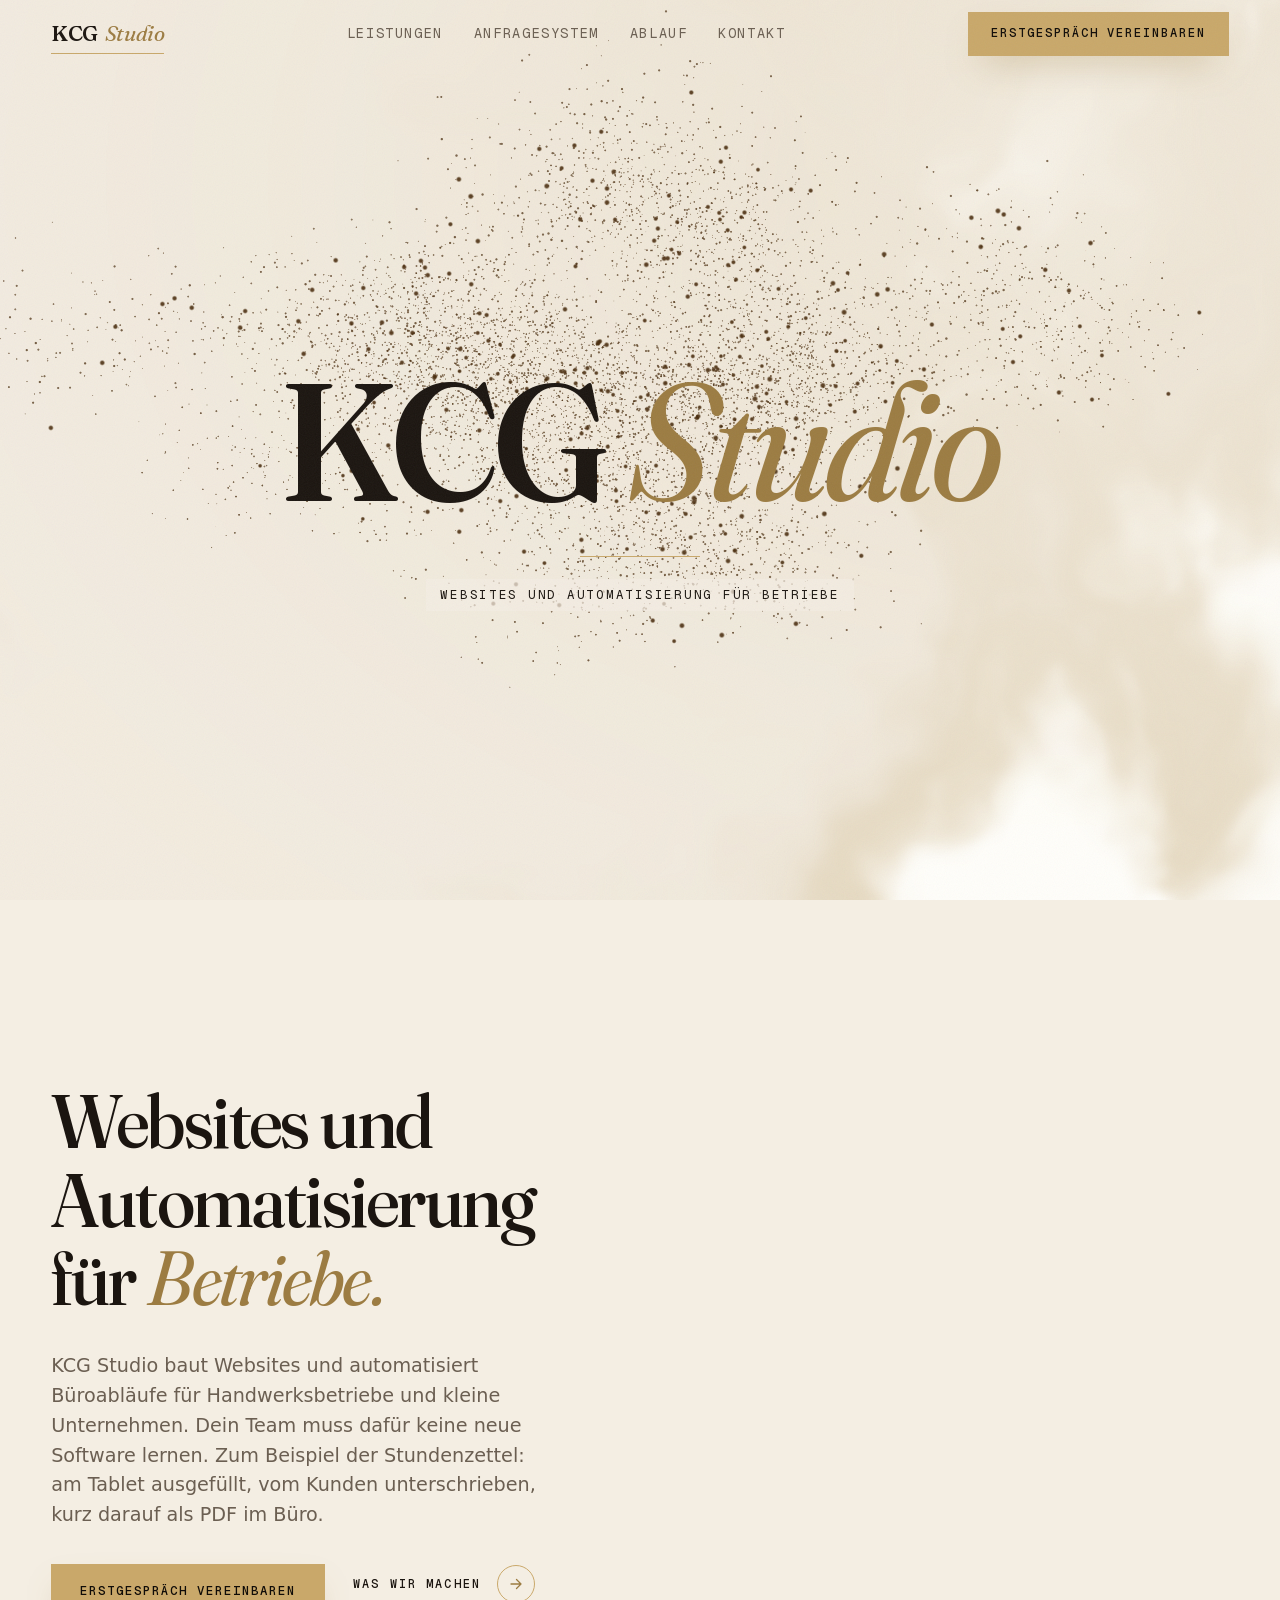
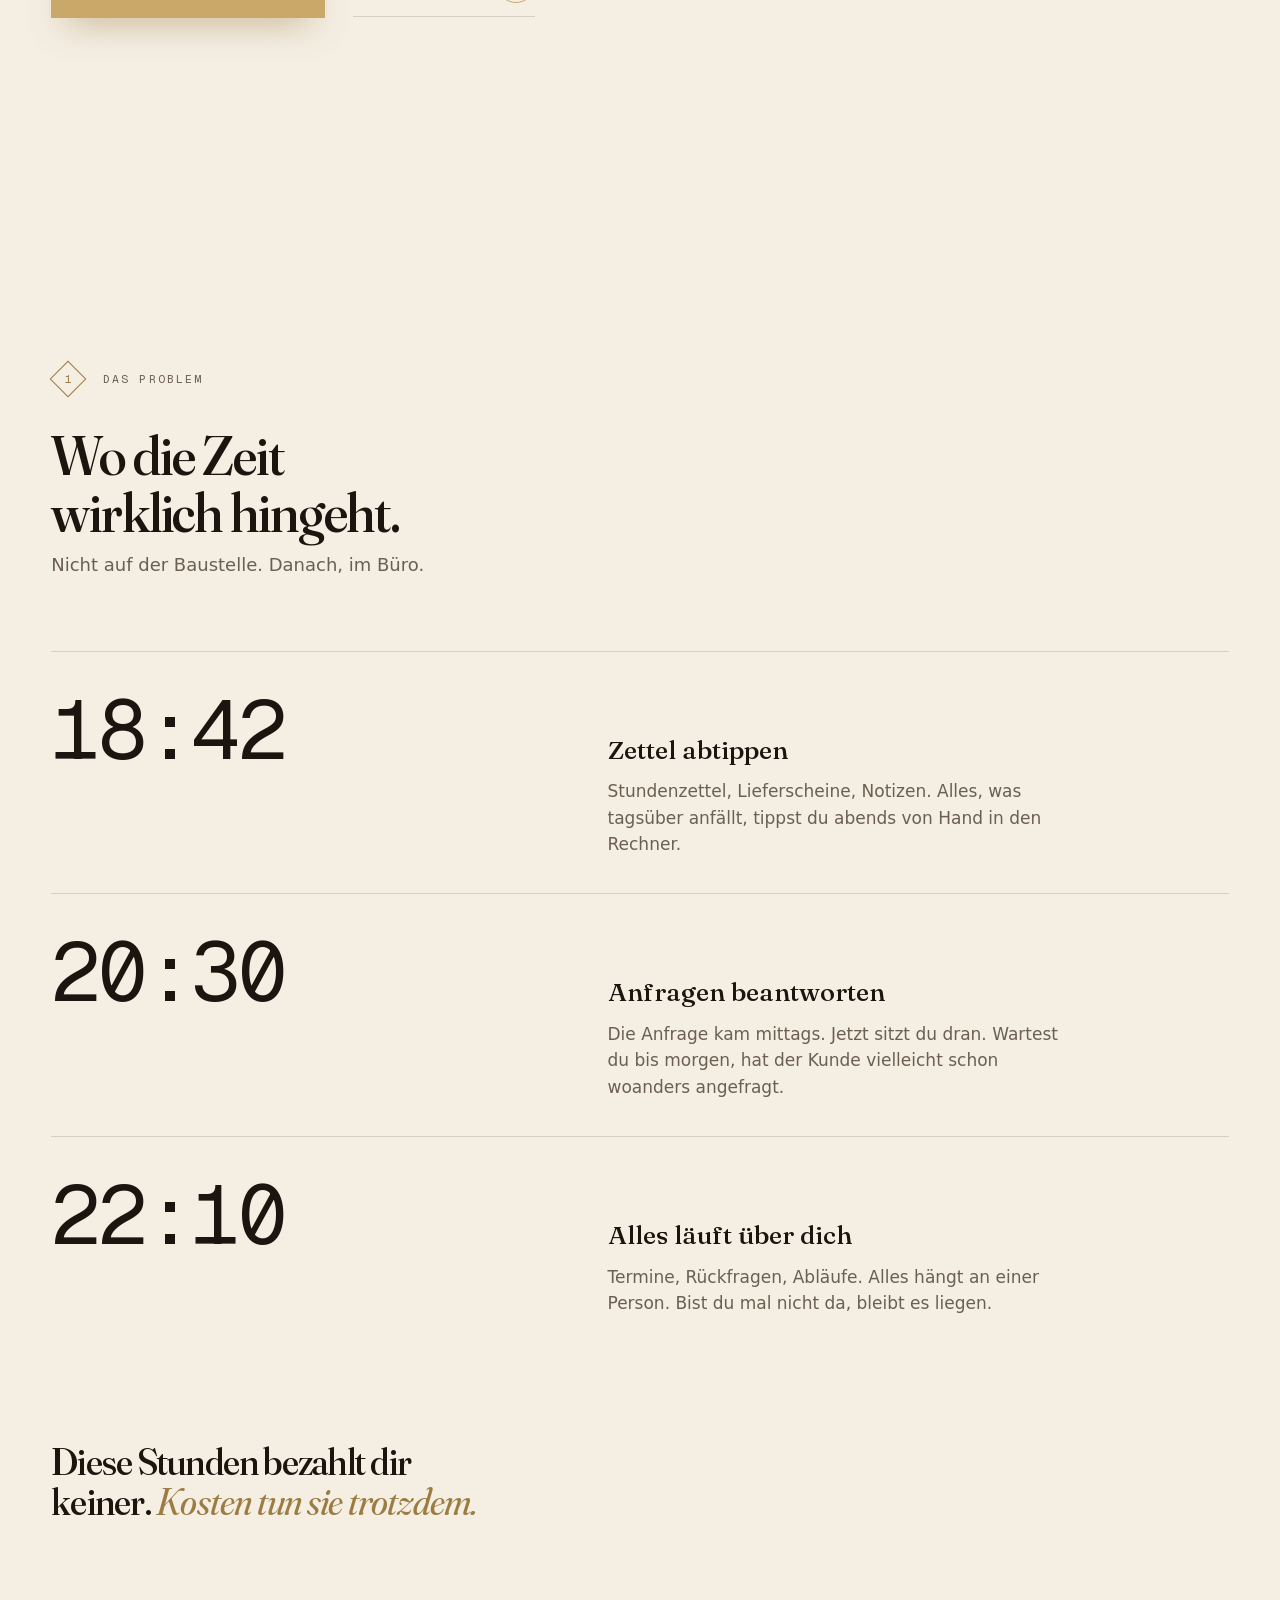
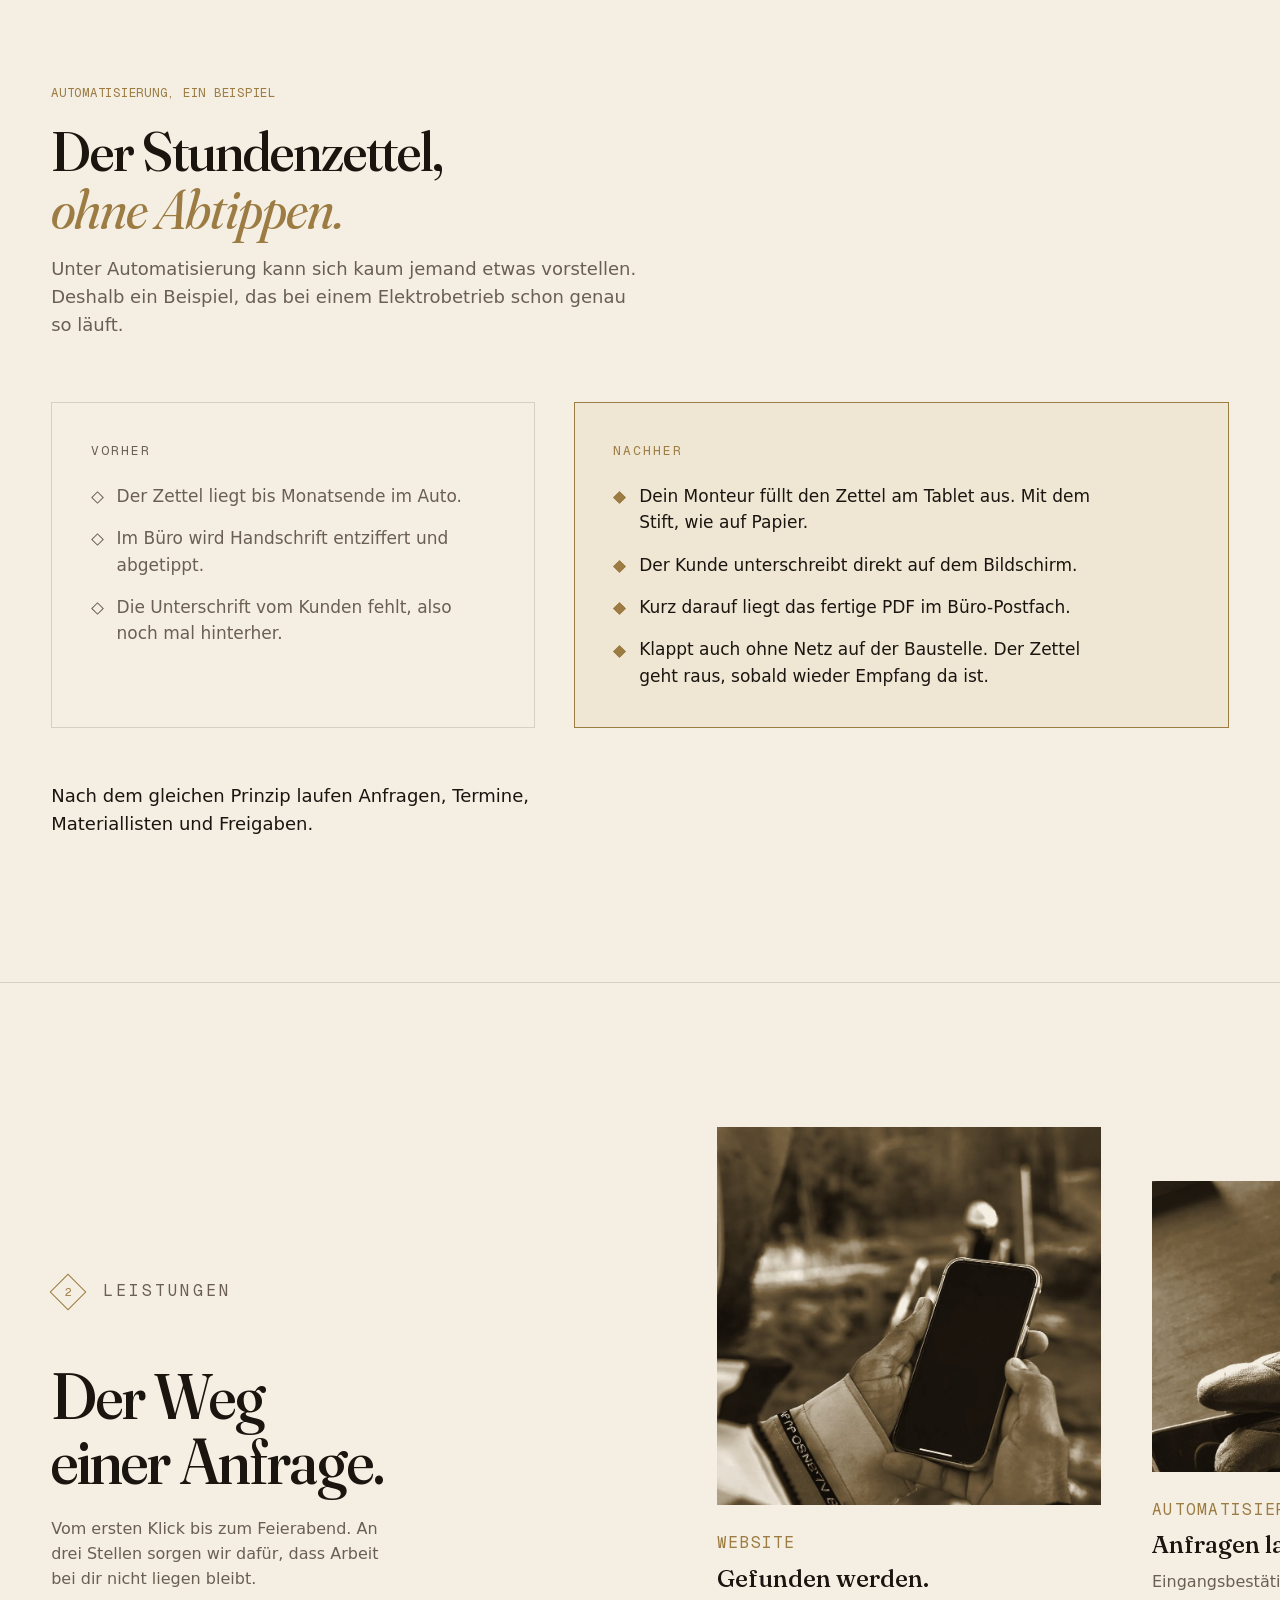
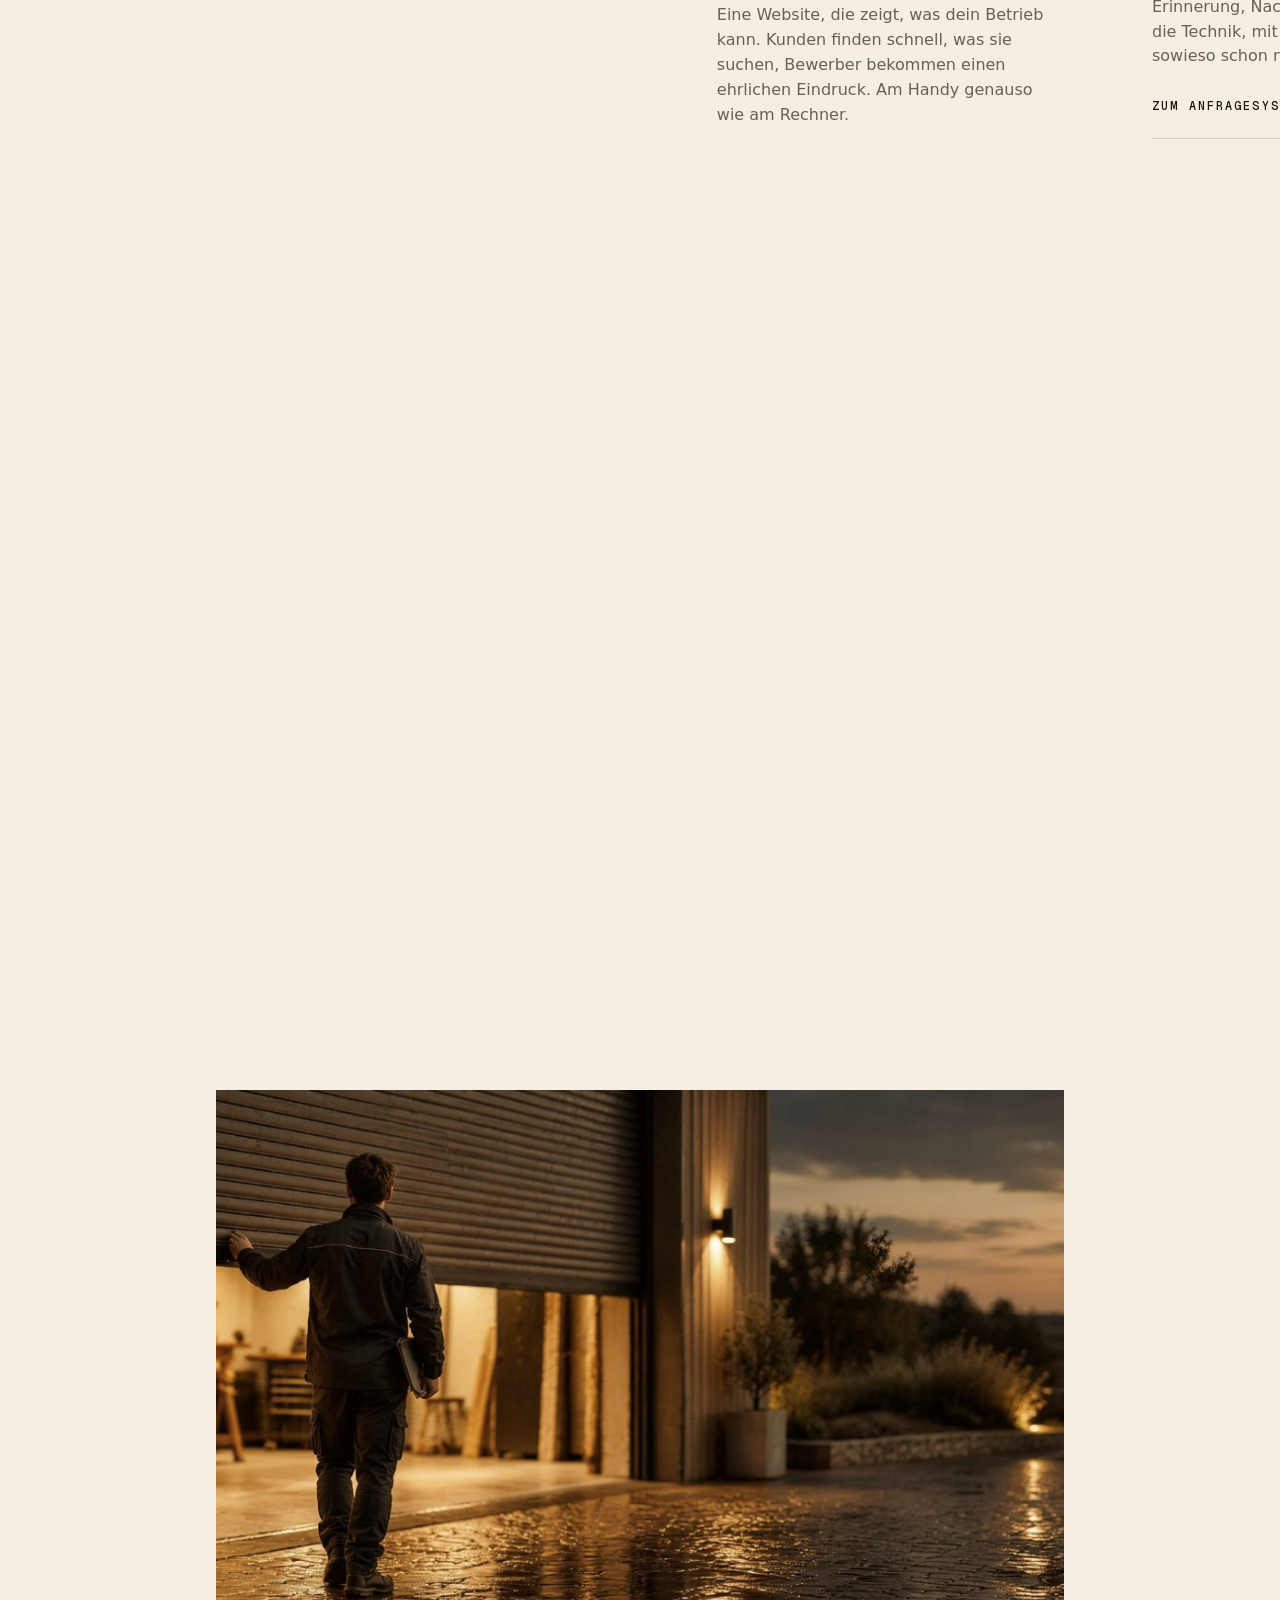
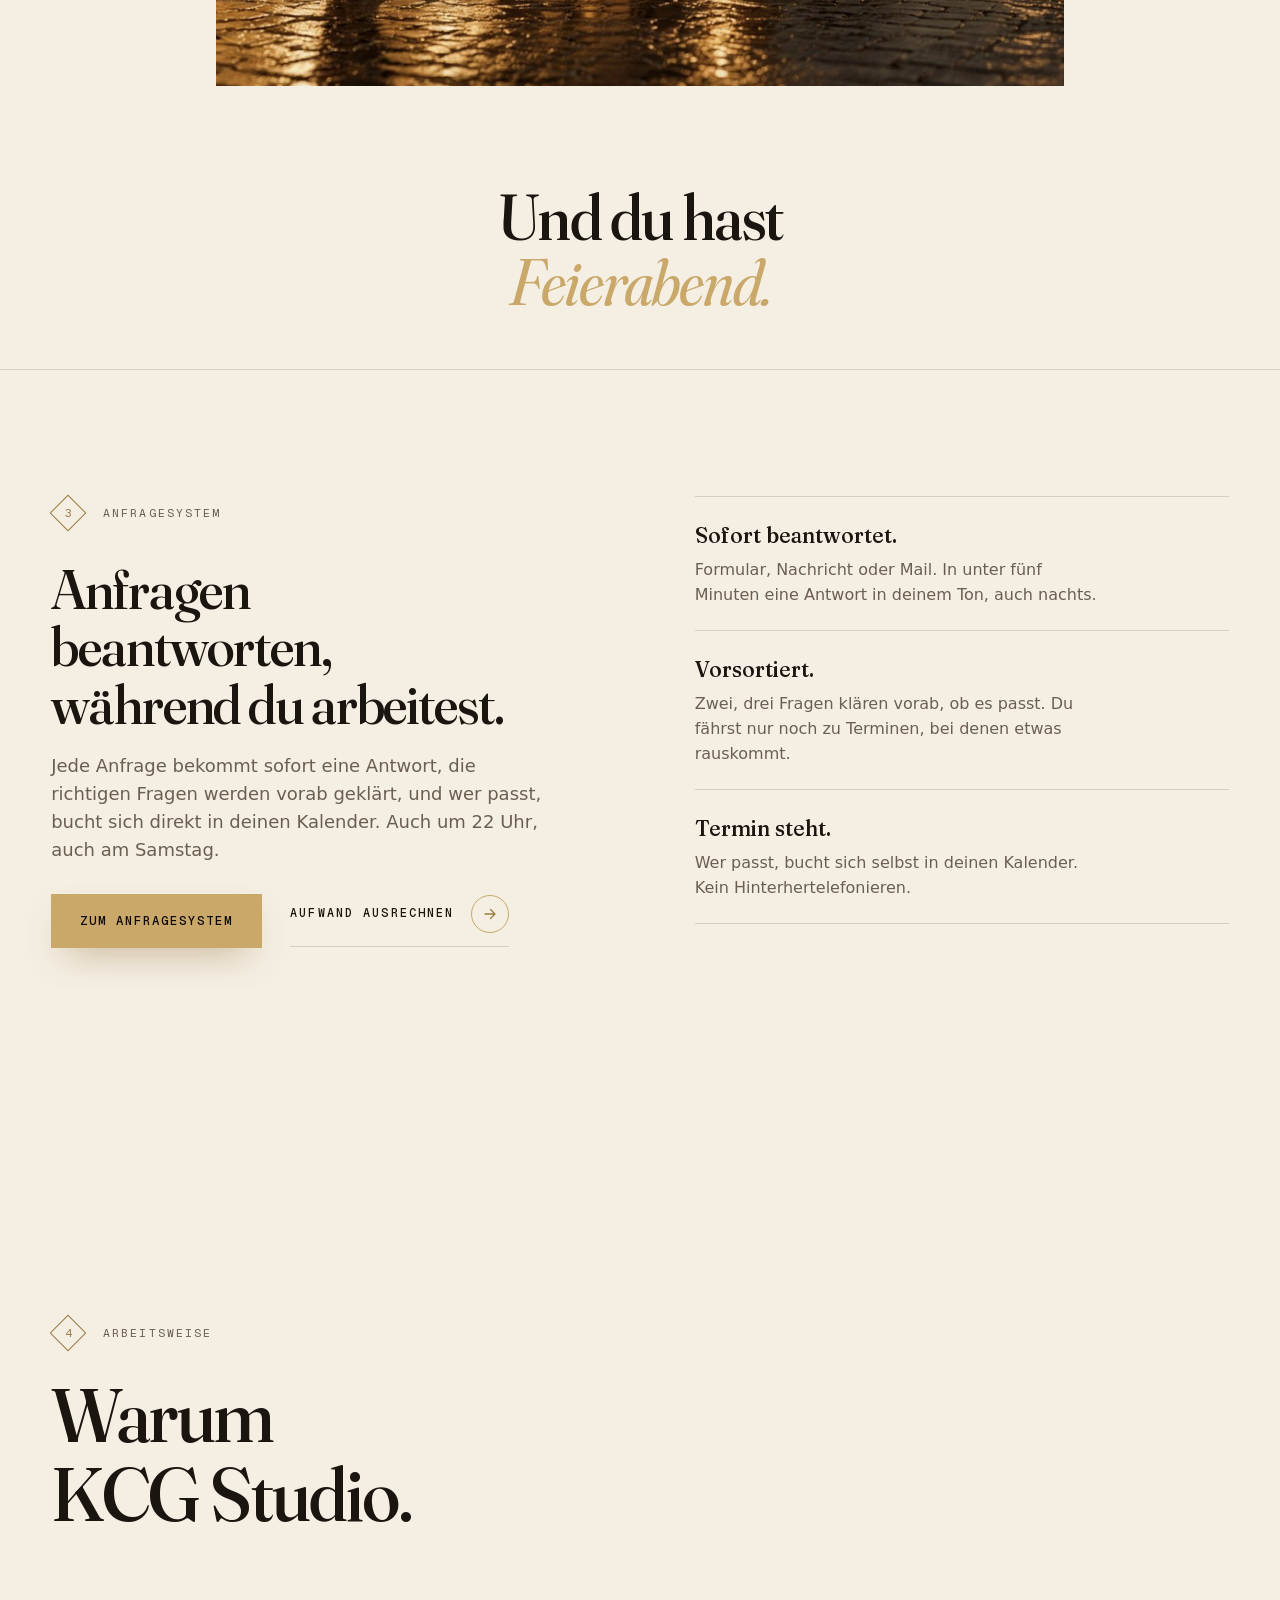
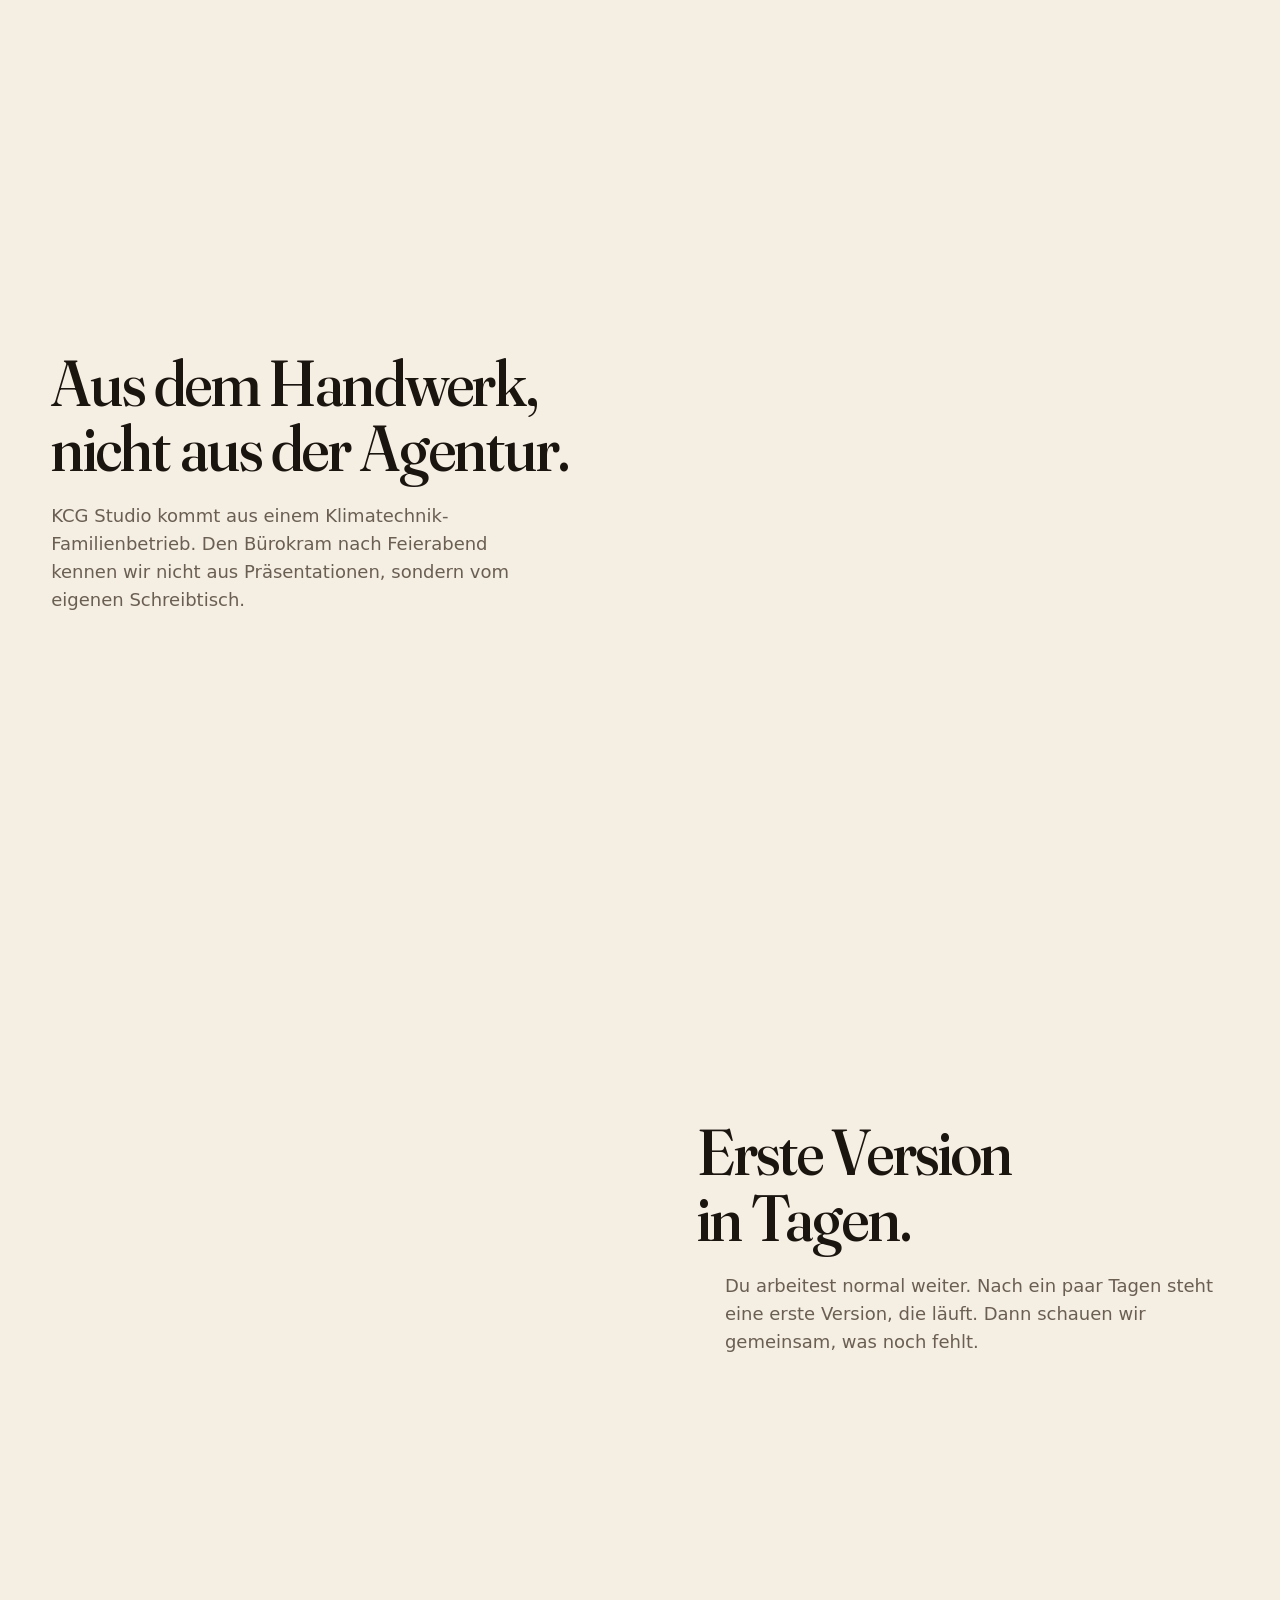
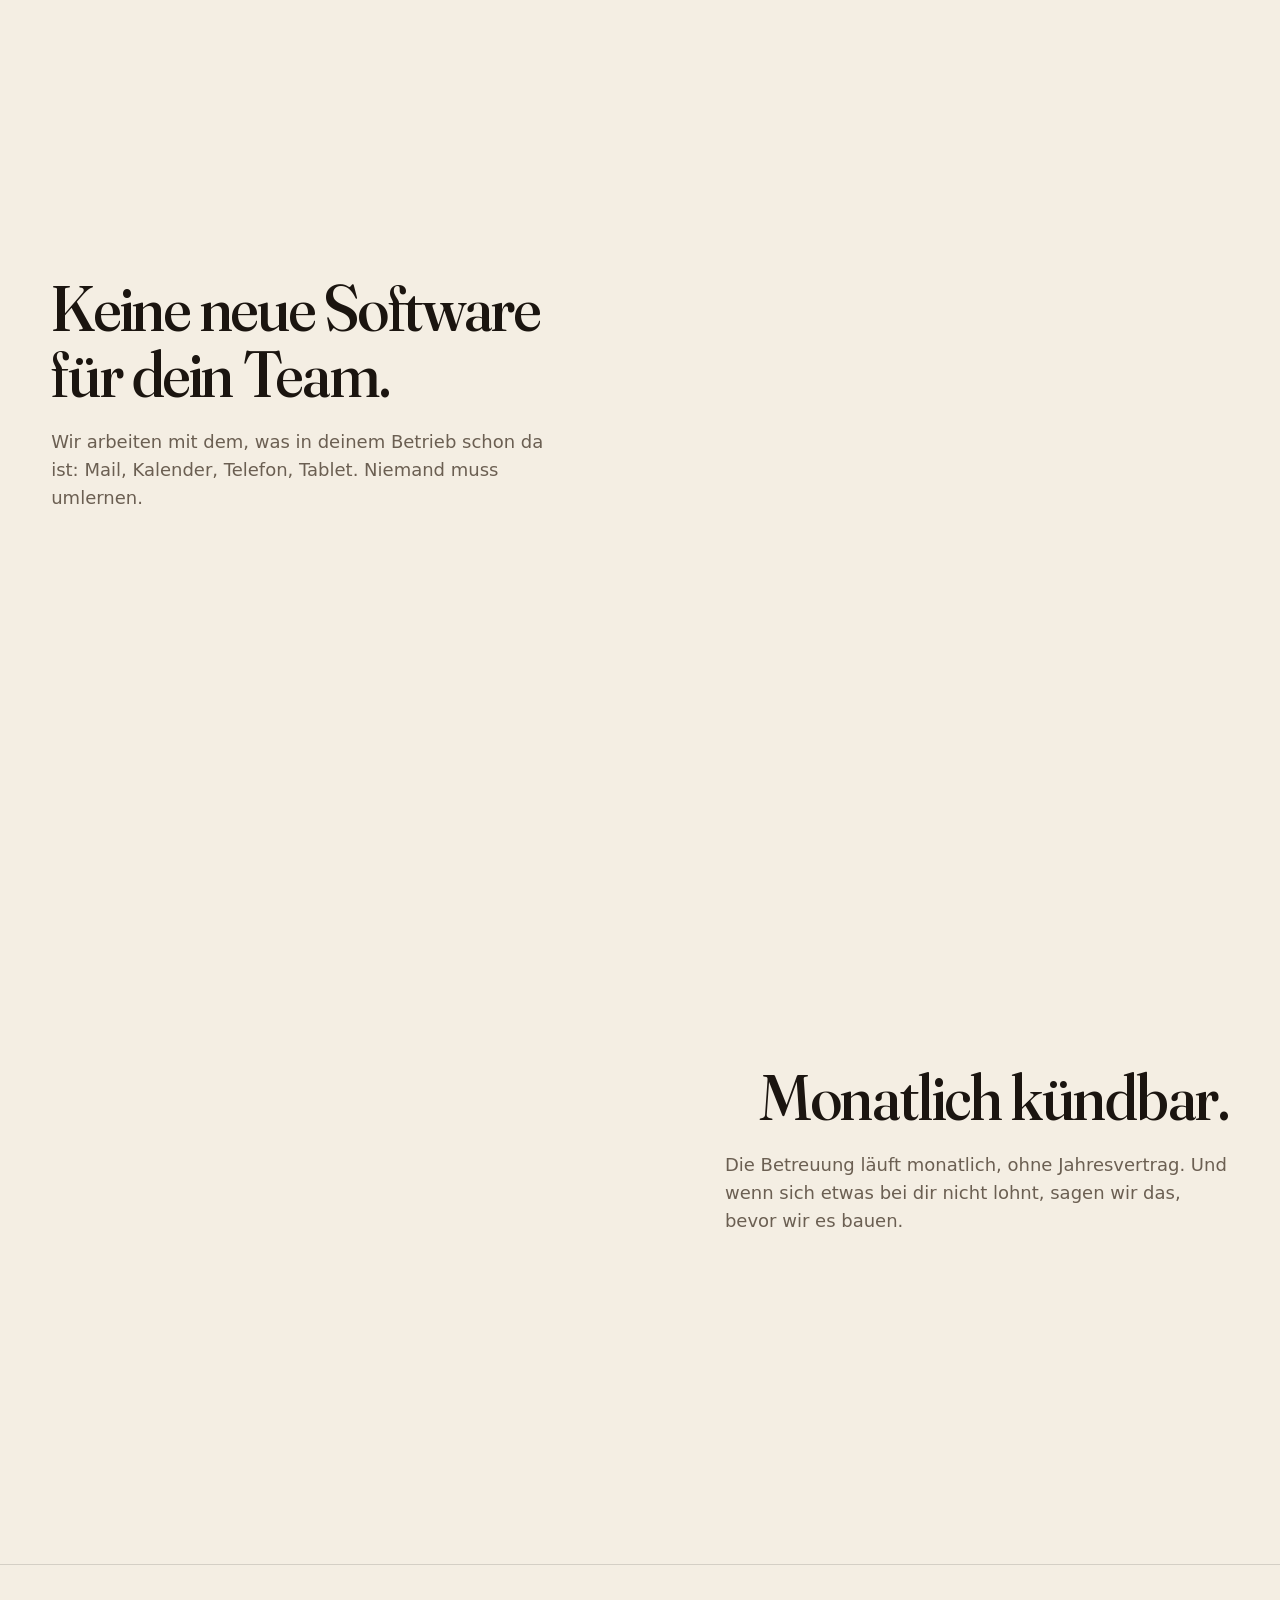
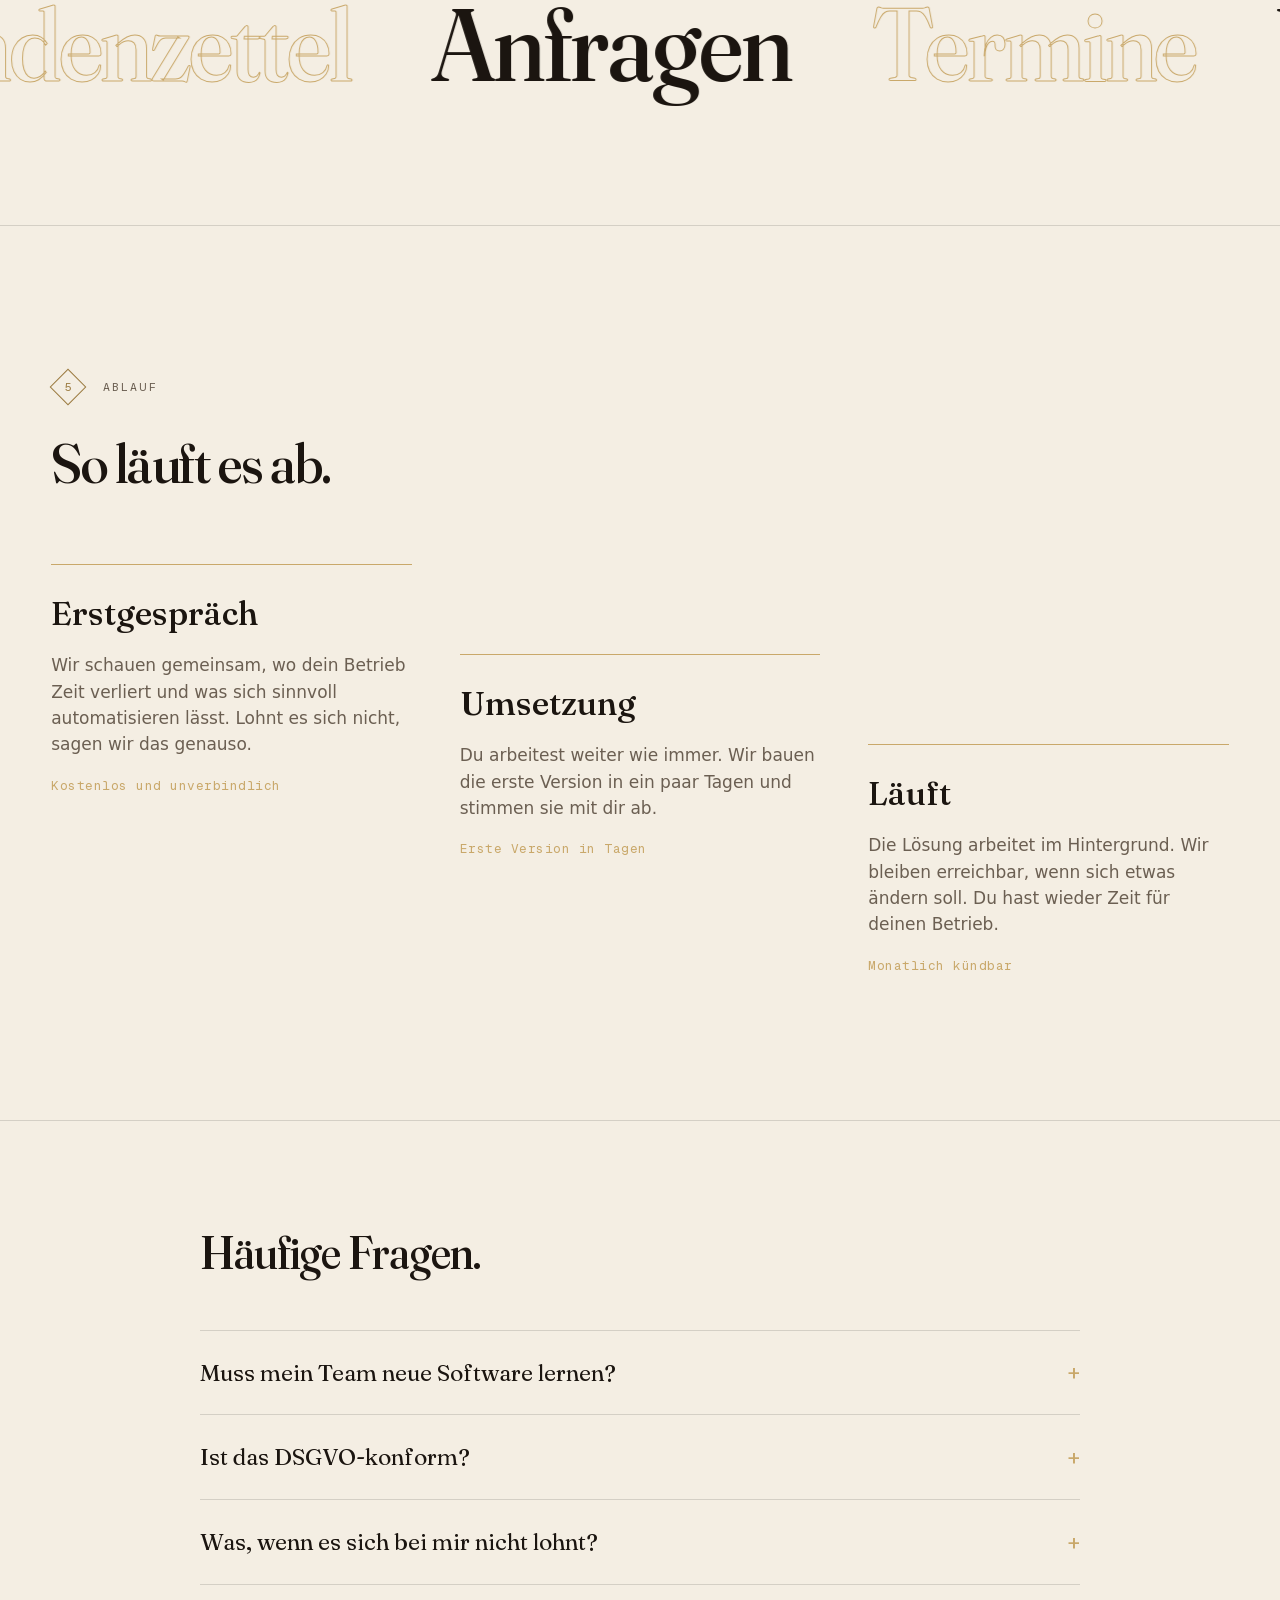
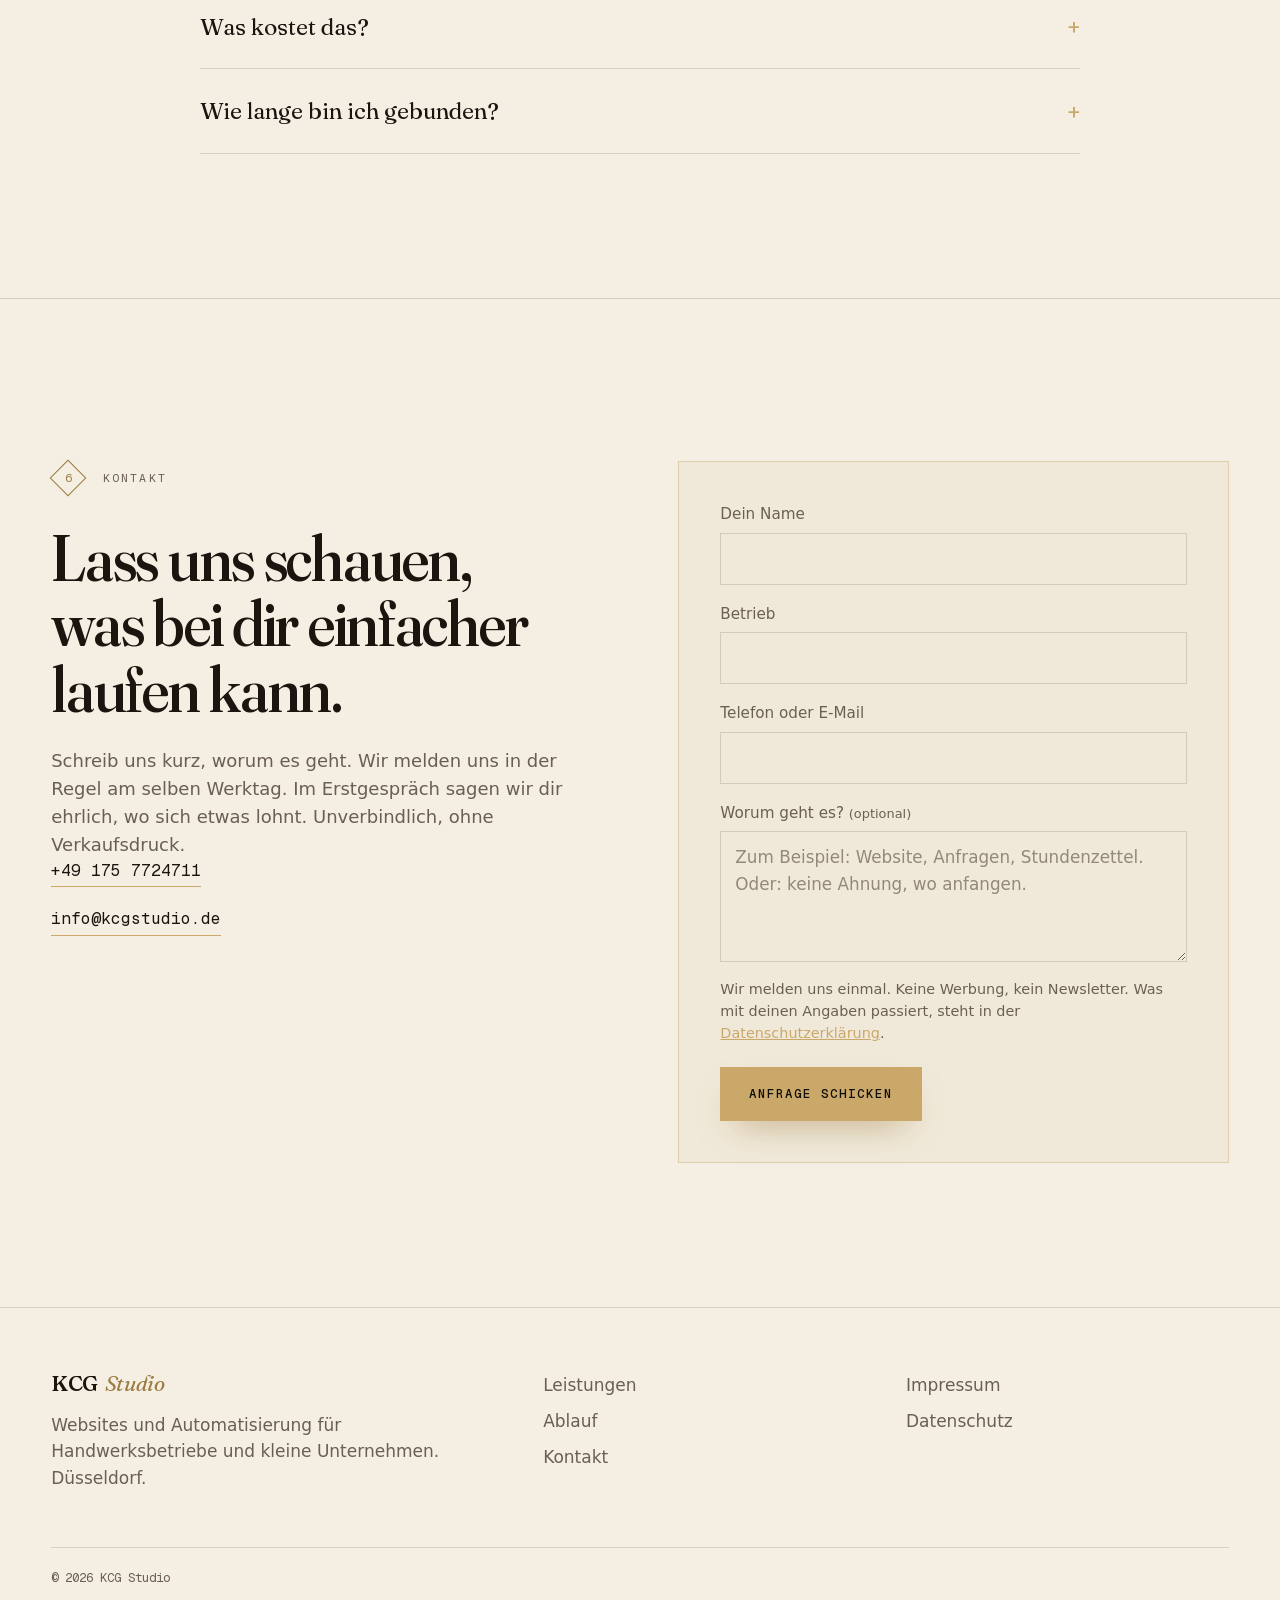
==== commit 6f2d59aa: "deploy: 2026-09-19 19:52" ====
--- a/index.html
+++ b/index.html
@@ -34,7 +34,7 @@
       <a href="#ablauf">Ablauf</a>
       <a href="#kontakt">Kontakt</a>
     </nav>
-    <a class="btn btn--pulse nav__cta" href="erstgespraech.html">Erstgespräch vereinbaren</a>
+    <a class="btn btn--pulse nav__cta" href="#kontakt">Erstgespräch vereinbaren</a>
     <button class="nav__burger" id="burger" aria-label="Menü öffnen" aria-expanded="false">
       <span></span><span></span>
     </button>
@@ -46,7 +46,7 @@
     <a href="#bewertungen">Bewertungen</a>
     <a href="#ablauf">Ablauf</a>
     <a href="#kontakt">Kontakt</a>
-    <a class="btn btn--pulse menu__cta" href="erstgespraech.html">Erstgespräch vereinbaren</a>
+    <a class="btn btn--pulse menu__cta" href="#kontakt">Erstgespräch vereinbaren</a>
   </div>
 
   <main id="top">
@@ -65,9 +65,9 @@
     <section class="statement" id="statement">
       <div class="statement__in">
         <h1 class="display statement__h1 reveal">Websites und Automatisierung für <em>Betriebe.</em></h1>
-        <p class="statement__p reveal">KCG Studio baut Websites und automatisiert Büroabläufe für Handwerksbetriebe und kleine Unternehmen. Dein Team muss dafür keine neue Software lernen.</p>
+        <p class="statement__p reveal">KCG Studio baut Websites und automatisiert Büroabläufe für Handwerksbetriebe und kleine Unternehmen. Dein Team muss dafür keine neue Software lernen. Zum Beispiel der Stundenzettel: am Tablet ausgefüllt, vom Kunden unterschrieben, kurz darauf als PDF im Büro.</p>
         <div class="statement__cta reveal">
-          <a class="btn btn--pulse" href="erstgespraech.html">Erstgespräch vereinbaren</a>
+          <a class="btn btn--pulse" href="#kontakt">Erstgespräch vereinbaren</a>
           <a class="arrow" href="#leistungen"><span>Was wir machen</span><span class="arrow__i"><svg viewBox="0 0 12 12" aria-hidden="true"><path d="M1 6h10M6.5 1.5 11 6l-4.5 4.5" fill="none" stroke="currentColor" stroke-width="1.3" stroke-linecap="round" stroke-linejoin="round"/></svg></span></a>
         </div>
       </div>
@@ -103,6 +103,35 @@
         </div>
 
         <p class="display problem__fazit reveal">Diese Stunden bezahlt dir keiner. <em>Kosten tun sie trotzdem.</em></p>
+      </div>
+    </section>
+
+    <!-- BEISPIEL STUNDENZETTEL: macht »Automatisierung« greifbar, bevor die Leistungen kommen -->
+    <section class="beispiel" id="beispiel">
+      <div class="beispiel__in">
+        <p class="mono beispiel__eyebrow reveal">Automatisierung, ein Beispiel</p>
+        <h2 class="display reveal">Der Stundenzettel, <em>ohne Abtippen.</em></h2>
+        <p class="beispiel__lead reveal">Unter Automatisierung kann sich kaum jemand etwas vorstellen. Deshalb ein Beispiel, das bei einem Elektrobetrieb schon genau so läuft.</p>
+        <div class="beispiel__grid">
+          <div class="beispiel__col reveal">
+            <h3>Vorher</h3>
+            <ul>
+              <li>Der Zettel liegt bis Monatsende im Auto.</li>
+              <li>Im Büro wird Handschrift entziffert und abgetippt.</li>
+              <li>Die Unterschrift vom Kunden fehlt, also noch mal hinterher.</li>
+            </ul>
+          </div>
+          <div class="beispiel__col beispiel__col--nachher reveal">
+            <h3>Nachher</h3>
+            <ul>
+              <li>Dein Monteur füllt den Zettel am Tablet aus. Mit dem Stift, wie auf Papier.</li>
+              <li>Der Kunde unterschreibt direkt auf dem Bildschirm.</li>
+              <li>Kurz darauf liegt das fertige PDF im Büro-Postfach.</li>
+              <li>Klappt auch ohne Netz auf der Baustelle. Der Zettel geht raus, sobald wieder Empfang da ist.</li>
+            </ul>
+          </div>
+        </div>
+        <p class="beispiel__more reveal">Nach dem gleichen Prinzip laufen Anfragen, Termine, Materiallisten und Freigaben.</p>
       </div>
     </section>
 
@@ -139,7 +168,7 @@
     <!-- FEIERABEND: hier kippt der Ton von Tag nach Abend -->
     <section class="band" aria-label="Feierabend">
       <div class="band__frame">
-        <img src="img/abend.jpg" alt="Handwerker-Transporter vor dem Betrieb in der Abenddämmerung, Rolltor halb zu" loading="lazy" />
+        <img src="img/feierabend.jpg" alt="Handwerker zieht in der Abenddämmerung das Rolltor seiner Werkstatt herunter, das Tablet unter dem Arm" width="2200" height="1000" loading="lazy" />
       </div>
       <p class="display band__claim reveal">Und du hast <em>Feierabend.</em></p>
     </section>
@@ -188,7 +217,7 @@
           <p class="teaser__p reveal">Jede Anfrage bekommt sofort eine Antwort, die richtigen Fragen werden vorab geklärt, und wer passt, bucht sich direkt in deinen Kalender. Auch um 22 Uhr, auch am Samstag.</p>
           <div class="teaser__cta reveal">
             <a class="btn btn--pulse" href="anfragesystem.html">Zum Anfragesystem</a>
-            <a class="arrow" href="anfragesystem.html#rechner"><span>Was Verpassen kostet</span><span class="arrow__i"><svg viewBox="0 0 12 12" aria-hidden="true"><path d="M1 6h10M6.5 1.5 11 6l-4.5 4.5" fill="none" stroke="currentColor" stroke-width="1.3" stroke-linecap="round" stroke-linejoin="round"/></svg></span></a>
+            <a class="arrow" href="anfragesystem.html#rechner"><span>Aufwand ausrechnen</span><span class="arrow__i"><svg viewBox="0 0 12 12" aria-hidden="true"><path d="M1 6h10M6.5 1.5 11 6l-4.5 4.5" fill="none" stroke="currentColor" stroke-width="1.3" stroke-linecap="round" stroke-linejoin="round"/></svg></span></a>
           </div>
         </div>
         <ul class="teaser__list">
@@ -302,20 +331,37 @@
       </div>
     </section>
 
-    <!-- KONTAKT -->
+    <!-- KONTAKT: Formular geht an n8n (Workflow »KCG Studio: Kontaktformular«), Ersatzweg Mailprogramm -->
     <section class="kontakt" id="kontakt" data-chapter="6">
       <div class="kontakt__in">
         <div>
           <p class="chapter reveal"><span class="chapter__n">6</span>Kontakt</p>
           <h2 class="display reveal">Lass uns schauen, was bei dir einfacher laufen kann.</h2>
-          <p class="kontakt__p reveal">Im Erstgespräch gehen wir deine Abläufe durch und sagen dir ehrlich, wo sich etwas lohnt. Unverbindlich, ohne Verkaufsdruck.</p>
-        </div>
-        <div class="kontakt__ways reveal">
-          <a class="btn btn--pulse" href="erstgespraech.html">Erstgespräch vereinbaren</a>
-          <a href="tel:+491757724711">+49 175 7724711</a>
-          <!-- Optional: WhatsApp-Link <a href="https://wa.me/491757724711">WhatsApp</a> -->
-          <a href="mailto:info@kcgstudio.de">info@kcgstudio.de</a>
-        </div>
+          <p class="kontakt__p reveal">Schreib uns kurz, worum es geht. Wir melden uns in der Regel am selben Werktag. Im Erstgespräch sagen wir dir ehrlich, wo sich etwas lohnt. Unverbindlich, ohne Verkaufsdruck.</p>
+          <div class="kontakt__ways reveal">
+            <!-- TODO: Google-Kalender-Terminplan verlinken und data-booking auf "on" stellen -->
+            <a class="btn btn--gold" href="#" data-booking="off">Termin online wählen</a>
+            <a href="tel:+491757724711">+49 175 7724711</a>
+            <!-- Optional: WhatsApp-Link <a href="https://wa.me/491757724711">WhatsApp</a> -->
+            <a href="mailto:info@kcgstudio.de">info@kcgstudio.de</a>
+          </div>
+        </div>
+        <form class="kform reveal" id="kontakt-form" data-webhook="https://n8n-n8n.ni5rqh.easypanel.host/webhook/kcg-kontakt" novalidate>
+          <div class="funnel__hp" aria-hidden="true"><label>Website<input type="text" name="website" tabindex="-1" autocomplete="off" /></label></div>
+          <div class="kform__fields">
+            <label><span>Dein Name</span><input type="text" name="name" autocomplete="name" required /></label>
+            <label><span>Betrieb</span><input type="text" name="betrieb" autocomplete="organization" required /></label>
+            <label><span>Telefon oder E-Mail</span><input type="text" name="kontakt" autocomplete="tel" required /></label>
+            <label><span>Worum geht es? <small>(optional)</small></span><textarea name="nachricht" rows="4" maxlength="2000" placeholder="Zum Beispiel: Website, Anfragen, Stundenzettel. Oder: keine Ahnung, wo anfangen."></textarea></label>
+          </div>
+          <p class="kform__hint">Wir melden uns einmal. Keine Werbung, kein Newsletter. Was mit deinen Angaben passiert, steht in der <a href="datenschutz.html">Datenschutzerklärung</a>.</p>
+          <div class="kform__actions"><button type="submit" class="btn btn--pulse" id="kformSend">Anfrage schicken</button></div>
+          <p class="kform__err" id="kformErr" role="alert" hidden></p>
+          <div class="kform__done" id="kformDone" hidden>
+            <h3 class="display" id="kformDoneH">Danke, ist angekommen.</h3>
+            <p id="kformDoneP">Wir melden uns in der Regel am selben Werktag. Wenn es schneller gehen soll: <a href="tel:+491757724711">+49 175 7724711</a>.</p>
+          </div>
+        </form>
       </div>
     </section>
 
@@ -348,13 +394,14 @@
         <a href="datenschutz.html">Datenschutz</a>
       </nav>
     </div>
-    <p class="footer__copy mono">© 2026 KCG Studio, Inhaberin Kai Garnkäufer</p>
+    <p class="footer__copy mono">© 2026 KCG Studio</p>
   </footer>
 
   <script src="vendor/gsap.min.js"></script>
   <script src="vendor/ScrollTrigger.min.js"></script>
   <script src="vendor/lenis.min.js"></script>
   <script src="ui.js"></script>
+  <script src="kontakt.js"></script>
   <script type="module" src="main.js"></script>
 </body>
 </html>
--- a/style.css
+++ b/style.css
@@ -198,6 +198,24 @@
 .zeit p { max-width: 42ch; }
 .problem__fazit { margin-top: 10vh; font-size: clamp(1.6rem, 3vw, 2.6rem); max-width: 22ch; color: var(--fg); }
 
+/* Beispiel Stundenzettel */
+.beispiel { padding: 4vh var(--pad) 16vh; }
+.beispiel__in { max-width: var(--max); margin: 0 auto; }
+.beispiel__eyebrow { color: var(--gold-deep); margin-bottom: 20px; }
+.beispiel h2 { font-size: clamp(2.2rem, 4.4vw, 4rem); max-width: 18ch; margin-bottom: 18px; }
+.beispiel__lead { font-size: 1.125rem; max-width: 52ch; margin-bottom: 7vh; }
+.beispiel__grid { display: grid; grid-template-columns: minmax(0, 0.85fr) minmax(0, 1.15fr); gap: clamp(24px, 3vw, 48px); align-items: stretch; }
+.beispiel__col { padding: clamp(26px, 3vw, 44px); border: 1px solid var(--line); background: rgba(244, 238, 227, 0.55); }
+.beispiel__col--nachher { border-color: var(--gold-deep); background: rgba(201, 168, 106, 0.12); }
+.beispiel__col h3 { font-family: var(--mono); font-size: 0.8rem; font-weight: 400; letter-spacing: 0.16em; text-transform: uppercase; color: var(--fg-2); margin-bottom: 22px; }
+.beispiel__col--nachher h3 { color: var(--gold-deep); }
+.beispiel__col ul { list-style: none; display: grid; gap: 16px; }
+.beispiel__col li { position: relative; padding-left: 26px; color: var(--fg-2); max-width: 46ch; }
+.beispiel__col--nachher li { color: var(--fg); }
+.beispiel__col li::before { content: ''; position: absolute; left: 2px; top: 0.6em; width: 7px; height: 7px; transform: rotate(45deg); border: 1px solid var(--fg-2); }
+.beispiel__col--nachher li::before { background: var(--gold-deep); border-color: var(--gold-deep); }
+.beispiel__more { margin-top: 6vh; font-size: 1.125rem; color: var(--fg); max-width: 52ch; }
+
 /* Leistungen: Horizontal-Pan */
 .pan { overflow: hidden; border-top: 1px solid var(--line); }
 .pan__track { display: flex; height: 100dvh; align-items: center; }
@@ -288,12 +306,29 @@
 
 /* Kontakt */
 .kontakt { padding: 18vh var(--pad) 16vh; border-top: 1px solid var(--line); }
-.kontakt__in { max-width: var(--max); margin: 0 auto; display: grid; grid-template-columns: 1.3fr 1fr; gap: 64px; align-items: end; }
+.kontakt__in { max-width: var(--max); margin: 0 auto; display: grid; grid-template-columns: minmax(0, 1fr) minmax(0, 1fr); gap: 48px clamp(40px, 6vw, 96px); align-items: start; }
 .kontakt h2 { font-size: clamp(2.4rem, 5vw, 5rem); max-width: 16ch; margin-bottom: 26px; }
 .kontakt__p { font-size: 1.125rem; }
 .kontakt__ways { display: grid; gap: 20px; justify-items: start; }
 .kontakt__ways a:not(.btn) { text-decoration: none; color: var(--fg); font-family: var(--mono); font-size: 1rem; border-bottom: 1px solid var(--gold); padding-bottom: 3px; }
 .kontakt__ways a:not(.btn):hover { color: var(--gold); }
+.kontakt__ways a[data-booking="off"] { display: none; }
+
+/* Kontaktformular */
+.kform { padding: clamp(24px, 3.2vw, 44px); border: 1px solid rgba(201, 168, 106, 0.42); background: rgba(201, 168, 106, 0.07); }
+.kform__fields { display: grid; gap: 18px; }
+.kform__fields label { display: grid; gap: 6px; color: var(--fg-2); font-size: 0.95rem; }
+.kform__fields label small { font-size: 0.85em; color: var(--fg-2); }
+.kform__fields input, .kform__fields textarea { font: inherit; font-size: 1.05rem; padding: 12px 14px; background: transparent; border: 1px solid var(--line); color: var(--fg); border-radius: 0; resize: vertical; }
+.kform__fields textarea::placeholder { color: var(--fg-2); opacity: 0.7; }
+.kform__fields input:focus, .kform__fields textarea:focus { outline: none; border-color: var(--gold); }
+.kform__hint { margin-top: 16px; font-size: 0.9rem; }
+.kform__hint a { color: var(--gold); }
+.kform__actions { margin-top: 22px; }
+.kform__err { margin-top: 14px; color: var(--gold); font-size: 0.95rem; }
+.kform__done h3 { font-size: clamp(1.6rem, 2.6vw, 2.2rem); margin-bottom: 12px; }
+.kform__done p { color: var(--fg); }
+.kform__done a { color: var(--gold); }
 
 /* Footer */
 .footer { border-top: 1px solid var(--line); padding: 64px var(--pad) 32px; background: var(--bg); }
@@ -374,18 +409,28 @@
 .as-rechner { padding: 14vh 0 12vh; }
 .as-rechner h2 { font-size: clamp(2rem, 3.8vw, 3.4rem); margin-bottom: 18px; }
 .as-rechner > .as-in > p { max-width: 60ch; font-size: 1.125rem; }
-.calc { margin-top: 6vh; padding: clamp(24px, 4vw, 44px); background: var(--bg-2); border: 1px solid var(--line); }
-.calc .mono { margin-bottom: 28px; }
-.calc__row { display: grid; grid-template-columns: 1fr auto; gap: 10px 24px; align-items: baseline; margin-bottom: 34px; }
-.calc__label { color: var(--fg-2); }
+.calc { margin-top: 7vh; display: grid; grid-template-columns: minmax(0, 1.05fr) minmax(0, 0.95fr); gap: clamp(36px, 6vw, 96px); align-items: center; }
+.calc__row { display: grid; grid-template-columns: 1fr auto; gap: 18px 24px; align-items: baseline; margin-bottom: clamp(36px, 6vh, 56px); }
+.calc__row:last-child { margin-bottom: 0; }
+.calc__label { color: var(--fg); font-size: 1.125rem; }
 .calc__val { font-family: var(--font); font-size: 1.5rem; color: var(--fg); font-variant-numeric: tabular-nums; }
 .calc__row input[type=range] { grid-column: 1 / -1; -webkit-appearance: none; appearance: none; width: 100%; height: 3px; border-radius: 0; background: linear-gradient(to right, var(--gold) var(--fill, 0%), rgba(242, 235, 223, 0.18) var(--fill, 0%)); outline: none; }
 .calc__row input[type=range]::-webkit-slider-thumb { -webkit-appearance: none; width: 18px; height: 18px; border-radius: 50%; background: var(--gold); border: 0; cursor: pointer; }
 .calc__row input[type=range]::-moz-range-thumb { width: 18px; height: 18px; border-radius: 50%; background: var(--gold); border: 0; cursor: pointer; }
 .calc__row input[type=range]:focus-visible::-webkit-slider-thumb { box-shadow: 0 0 0 4px rgba(201, 168, 106, 0.35); }
-.calc__result { border-top: 1px solid var(--line); padding-top: 28px; }
-.calc__big { font-size: clamp(3rem, 8vw, 6rem); color: var(--gold); margin: 6px 0 14px; font-variant-numeric: tabular-nums; }
-.calc__note { max-width: 52ch; }
+.calc__result { padding: clamp(28px, 3.6vw, 52px); background: rgba(201, 168, 106, 0.07); border: 1px solid rgba(201, 168, 106, 0.42); }
+.calc__head { display: flex; flex-wrap: wrap; align-items: center; justify-content: space-between; gap: 14px 20px; }
+.calc__head .mono { margin: 0; }
+.calc__toggle { display: inline-flex; border: 1px solid var(--line); }
+.calc__toggle button { font-family: var(--mono); font-size: 0.72rem; letter-spacing: 0.14em; text-transform: uppercase; padding: 9px 14px; background: transparent; color: var(--fg-2); border: 0; cursor: pointer; transition: background 0.2s, color 0.2s; }
+.calc__toggle button:hover { color: var(--fg); }
+.calc__toggle button.is-active { background: var(--gold); color: #100C08; }
+.calc__toggle button:focus-visible { outline: 2px solid var(--gold); outline-offset: 2px; }
+.calc__big { font-size: clamp(3.2rem, 6.4vw, 5.6rem); line-height: 1; color: var(--gold); margin: 26px 0 16px; font-variant-numeric: tabular-nums; }
+.calc__sub { color: var(--fg); padding-bottom: 26px; border-bottom: 1px solid var(--line); }
+.calc__money { font-size: clamp(2rem, 3.2vw, 2.8rem); line-height: 1; margin: 26px 0 8px; color: var(--fg); font-variant-numeric: tabular-nums; }
+.calc__moneylabel { margin-bottom: 30px; }
+.calc__note { margin-top: 5vh; max-width: 92ch; font-size: 0.95rem; color: var(--fg-2); }
 
 .as-aendert { padding: 6vh 0 12vh; }
 .as-aendert h2 { font-size: clamp(2rem, 3.8vw, 3.4rem); margin-bottom: 6vh; }
@@ -424,6 +469,8 @@
 .funnel__fields input { font: inherit; font-size: 1.05rem; padding: 12px 14px; background: transparent; border: 1px solid var(--line); color: var(--fg); }
 .funnel__fields input:focus { outline: none; border-color: var(--gold); }
 .funnel__hint { margin-top: 14px; font-size: 0.9rem; }
+.funnel__hint a { color: var(--gold); }
+.funnel__hp { position: absolute; left: -9999px; width: 1px; height: 1px; overflow: hidden; }
 .funnel__nav { display: flex; justify-content: space-between; gap: 14px; margin-top: 28px; }
 .funnel__nav .btn:only-child { margin-left: auto; }
 .funnel__err { margin-top: 14px; color: var(--gold); font-size: 0.95rem; }
@@ -437,7 +484,8 @@
   .as-aendert__grid { grid-template-columns: 1fr; }
   .as-card:nth-child(2), .as-card:nth-child(3) { margin-top: 0; }
   .as-steps li { grid-template-columns: 2.6rem 1fr; }
-  .calc__row { grid-template-columns: 1fr; }
+  .calc { grid-template-columns: 1fr; gap: 40px; }
+  .calc__result .btn { width: 100%; text-align: center; }
 }
 
 /* Reveal (nur mit JS) */
@@ -461,6 +509,10 @@
   .problem { padding: 10vh var(--pad) 8vh; }
   .problem__sub { margin-bottom: 4vh; }
   .problem__fazit { margin-top: 6vh; }
+  .beispiel { padding: 2vh var(--pad) 9vh; }
+  .beispiel__lead { margin-bottom: 4vh; }
+  .beispiel__grid { grid-template-columns: 1fr; }
+  .beispiel__more { margin-top: 4vh; }
   .band__claim { margin-top: 5vh; }
   .reviews, .teaser { padding: 9vh var(--pad); }
   .why { padding: 4vh 0 2vh; }
@@ -487,6 +539,7 @@
   .ablauf__grid { grid-template-columns: 1fr; gap: 32px; }
   .schritt:nth-child(2), .schritt:nth-child(3) { margin-top: 0; }
   .kontakt__in { grid-template-columns: 1fr; gap: 40px; }
+  .kform__actions .btn { width: 100%; text-align: center; }
   .footer__in { grid-template-columns: 1fr; }
 }
 
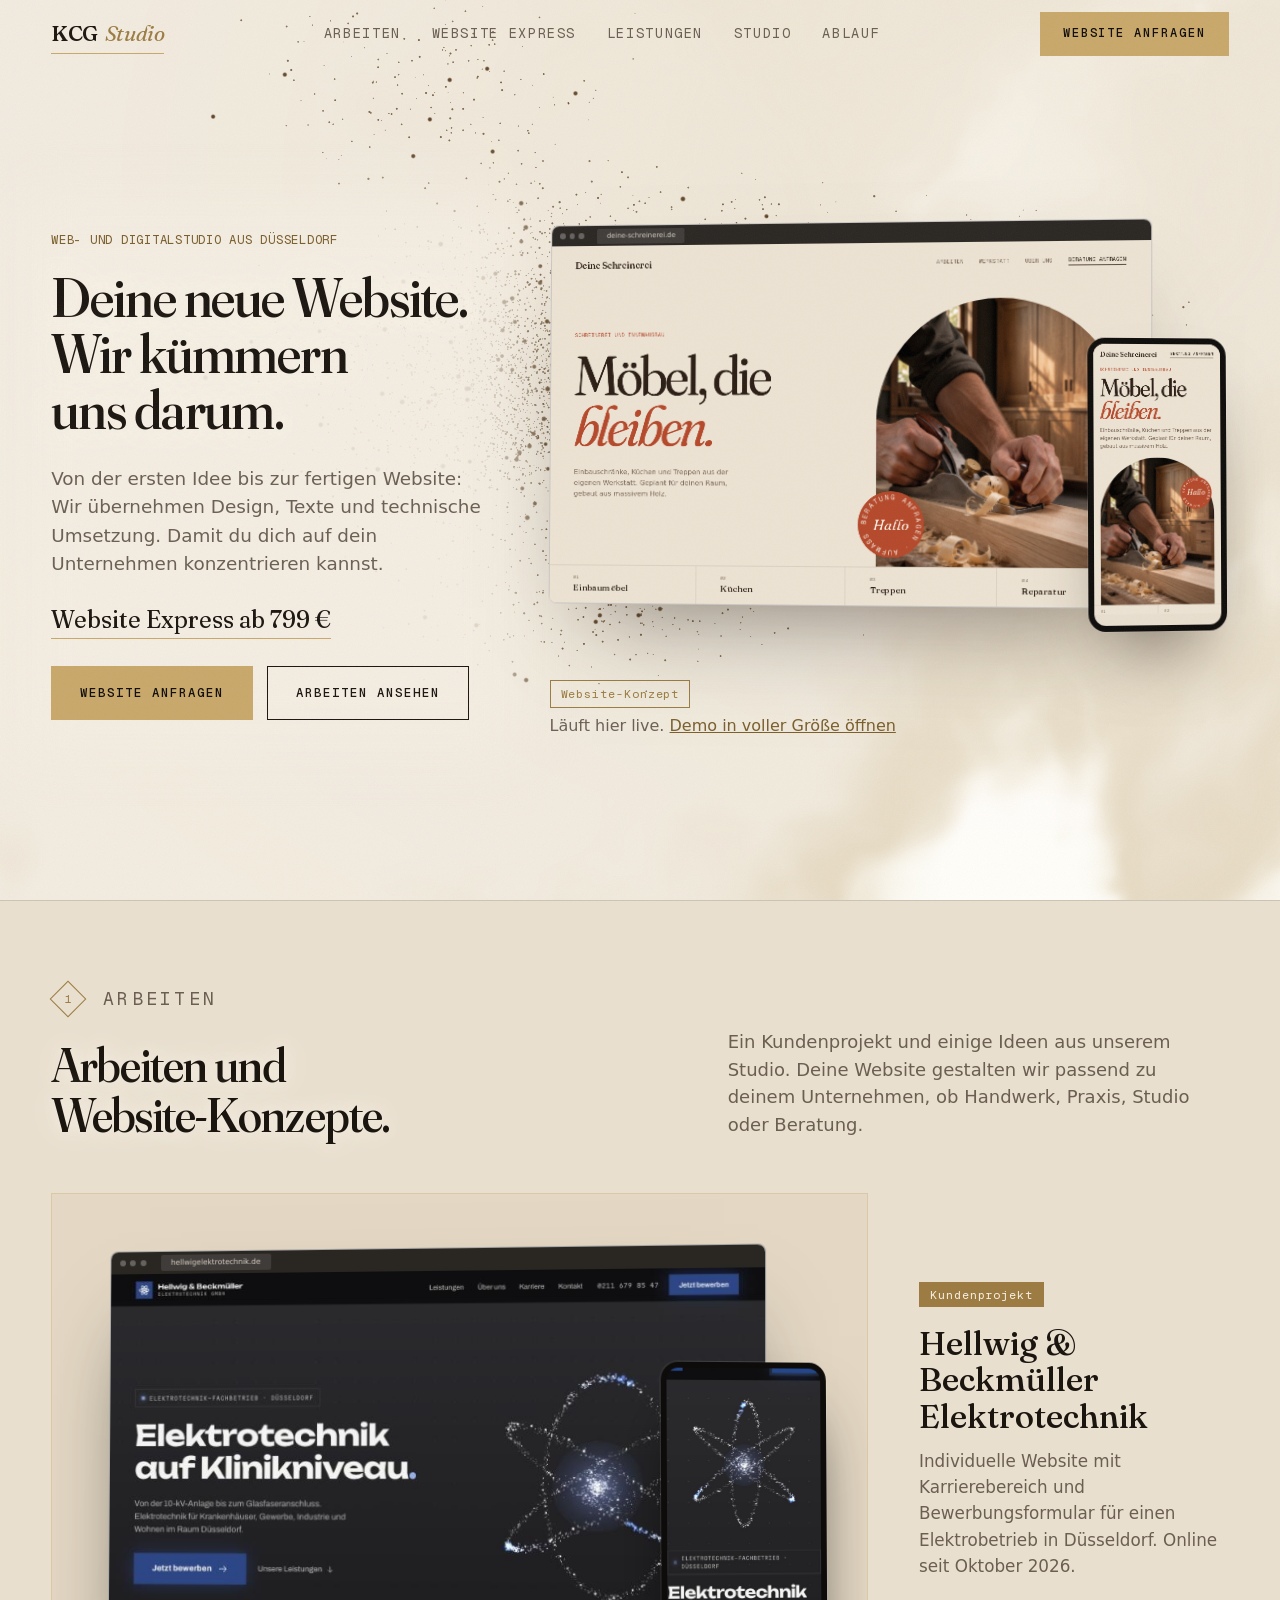
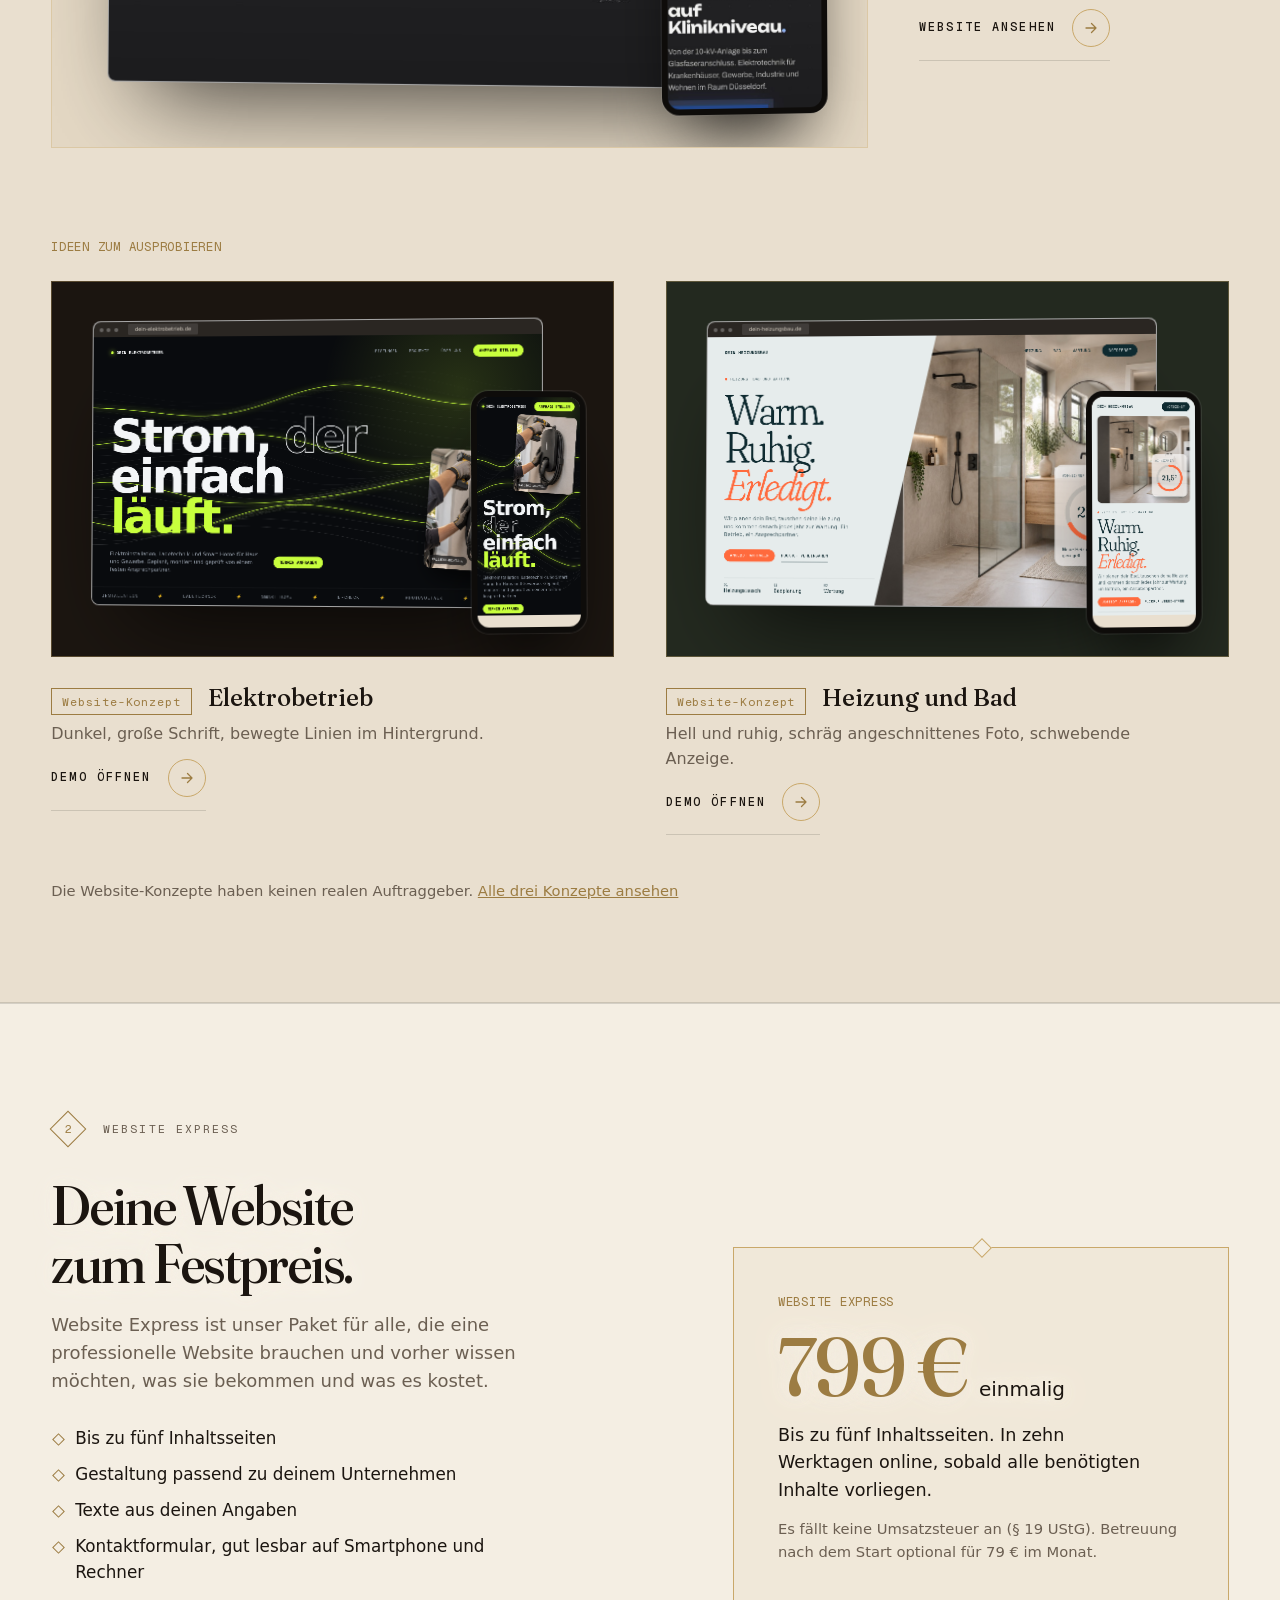
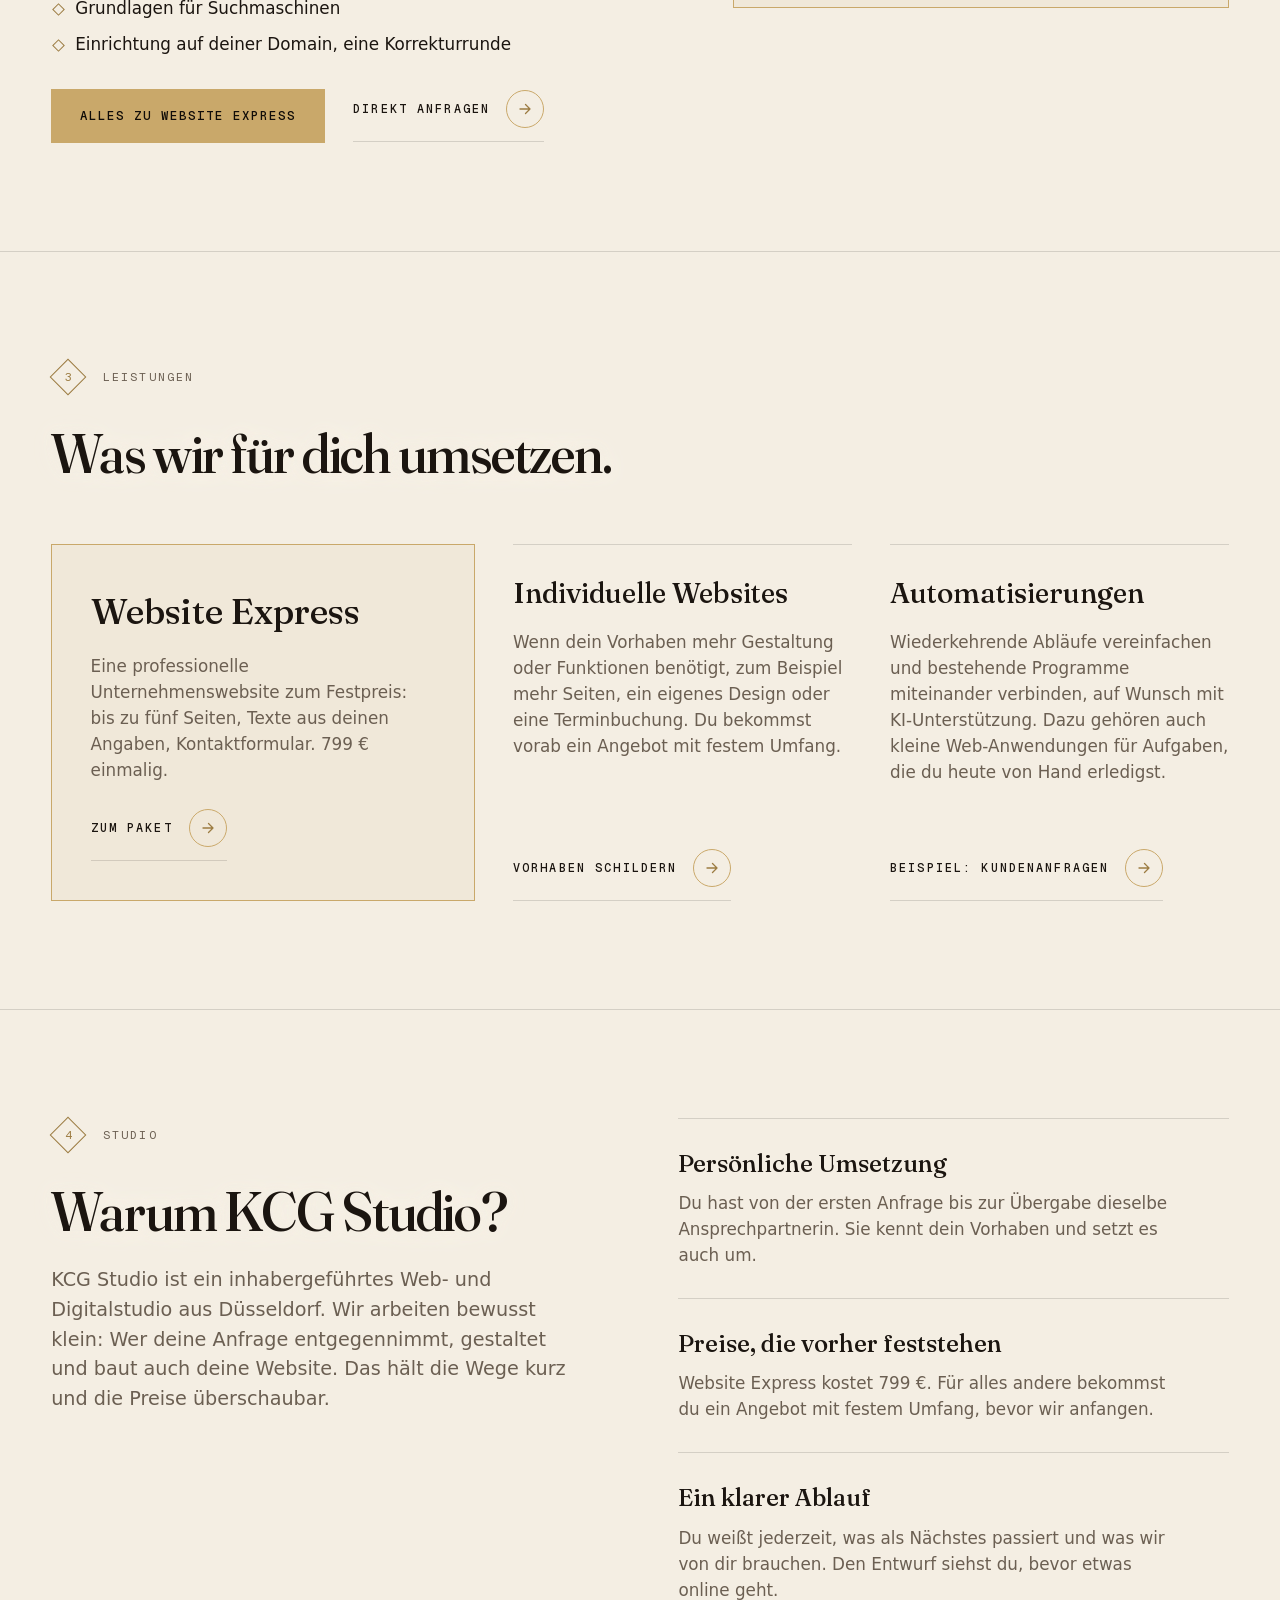
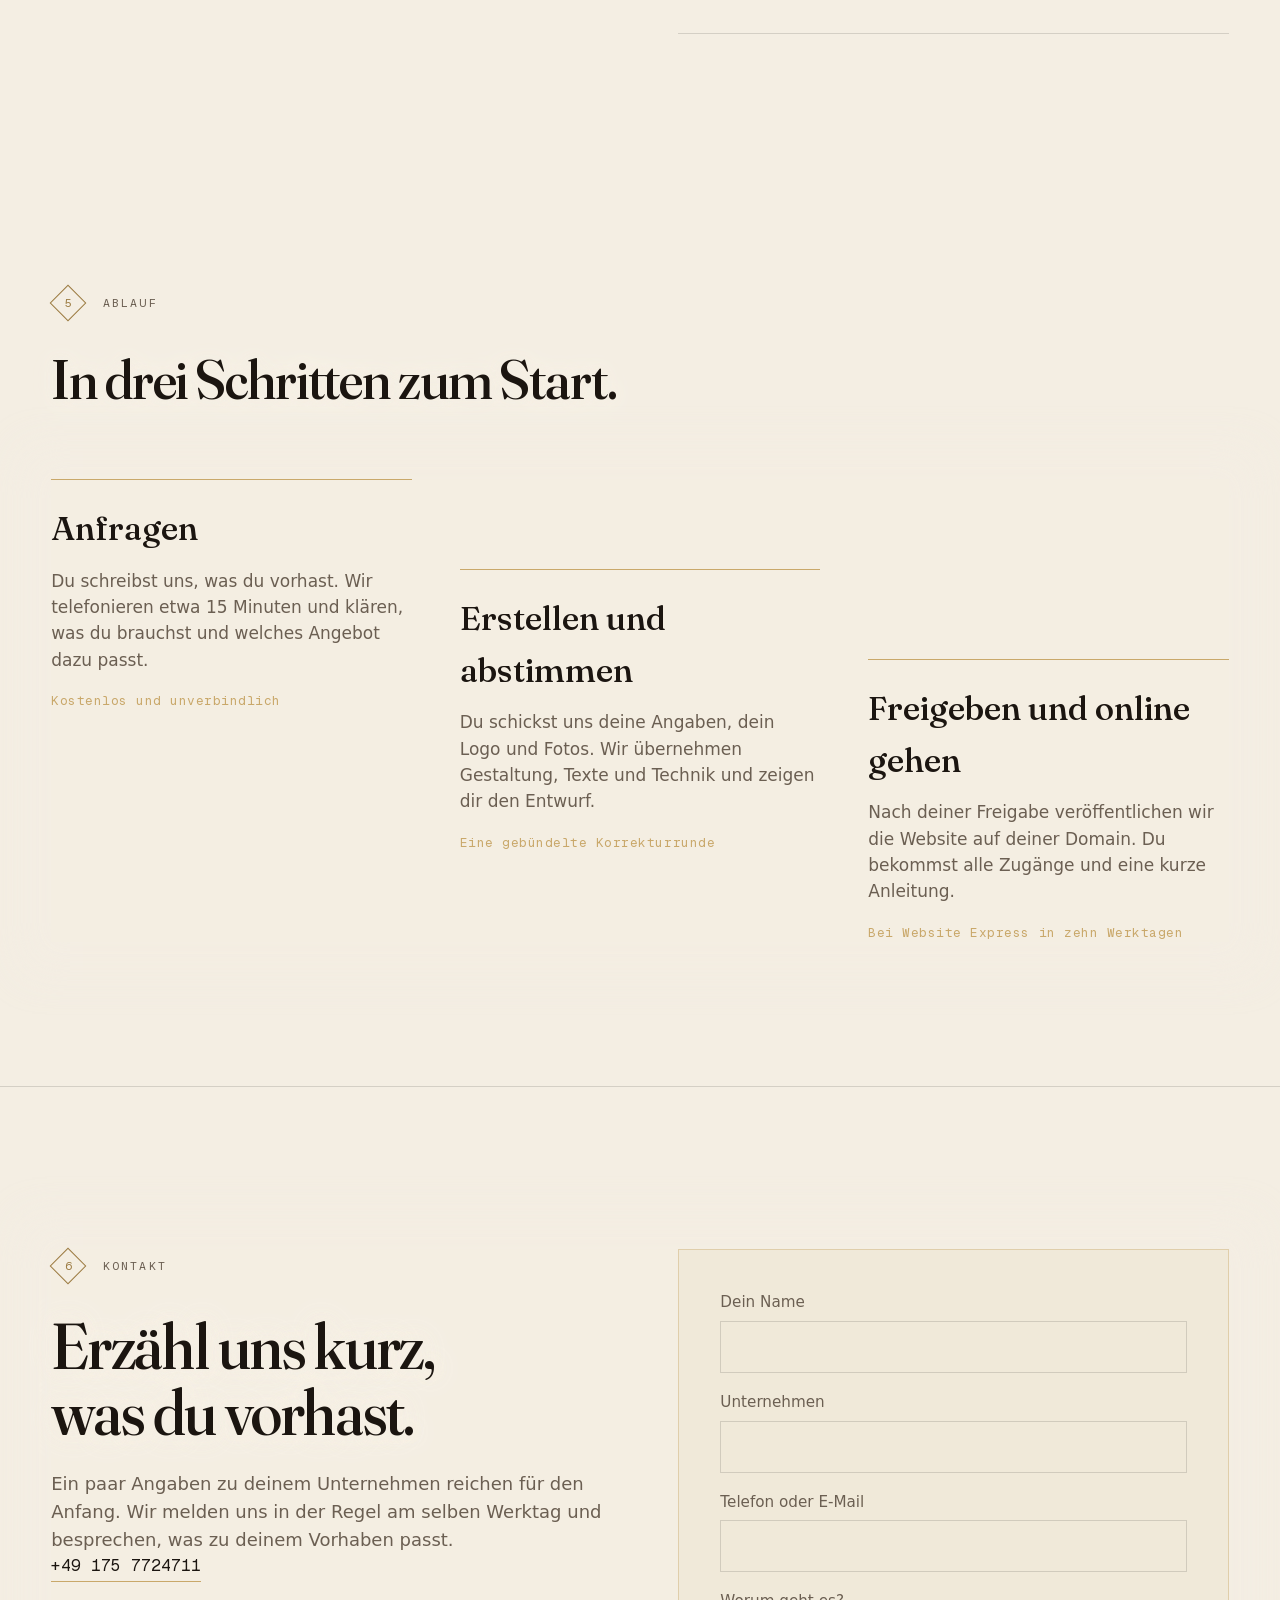
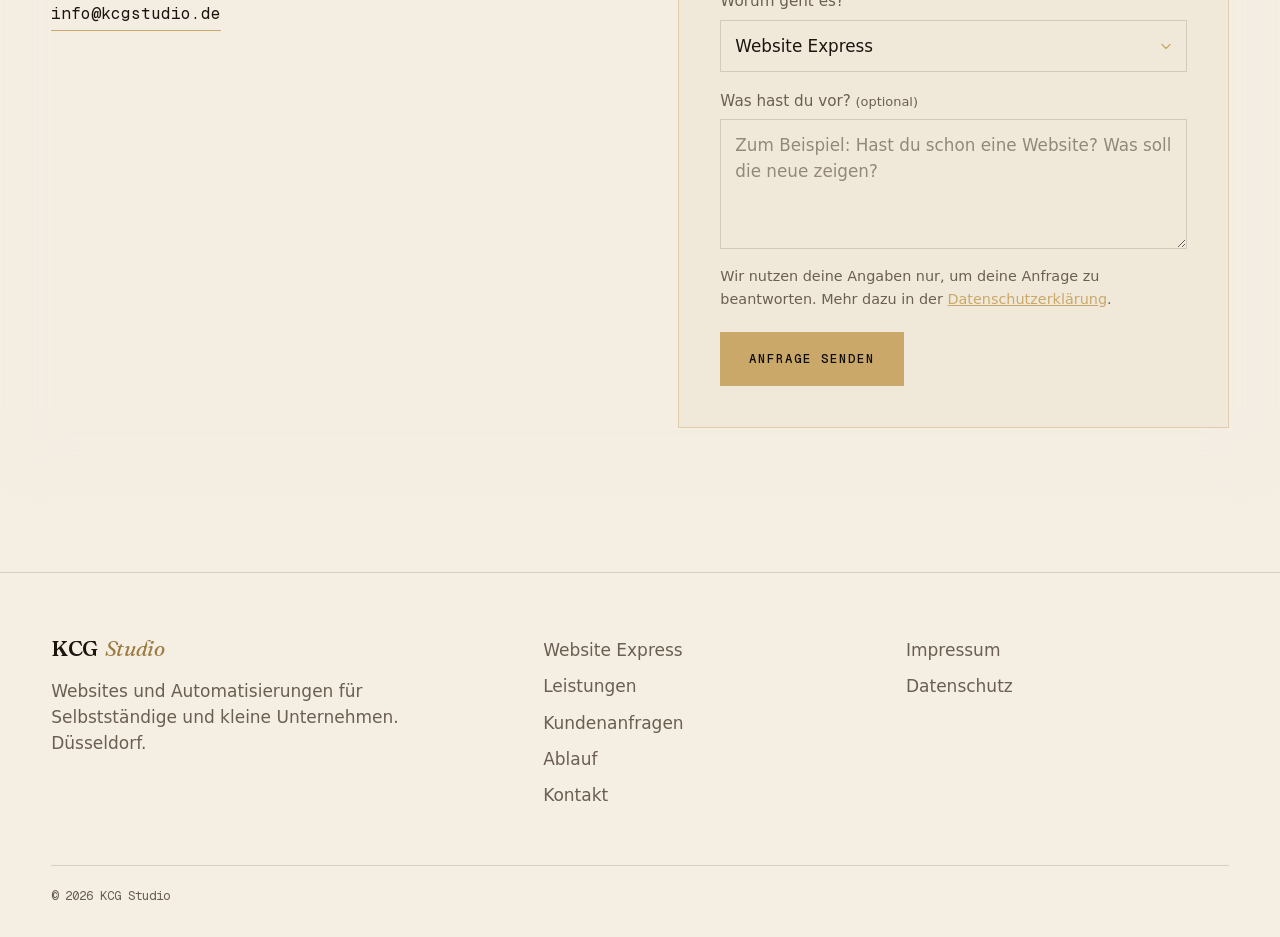
==== commit 10e8879f: "deploy: 2026-11-12 09:23" ====
--- a/index.html
+++ b/index.html
@@ -2,13 +2,14 @@
 <html lang="de">
 <head>
   <meta charset="utf-8" />
+  <meta name="robots" content="noindex, nofollow" />
   <meta name="viewport" content="width=device-width, initial-scale=1" />
-  <title>KCG Studio | Websites und Automatisierung für Betriebe</title>
-  <meta name="description" content="KCG Studio baut Websites und automatisiert Büroabläufe für Handwerksbetriebe und kleine Unternehmen. Ohne neue Software für dein Team. Erste Version in Tagen." />
+  <title>KCG Studio | Websites für Selbstständige und kleine Unternehmen</title>
+  <meta name="description" content="KCG Studio ist ein Web- und Digitalstudio aus Düsseldorf. Wir übernehmen Design, Texte und technische Umsetzung deiner Website. Website Express ab 799 €, dazu individuelle Websites und Automatisierungen." />
   <link rel="canonical" href="https://kcgstudio.de/" />
   <meta property="og:url" content="https://kcgstudio.de/" />
-  <meta property="og:title" content="KCG Studio | Websites und Automatisierung für Betriebe" />
-  <meta property="og:description" content="KCG Studio baut Websites und automatisiert Büroabläufe für Handwerksbetriebe und kleine Unternehmen. Dein Team muss dafür keine neue Software lernen." />
+  <meta property="og:title" content="KCG Studio | Websites für Selbstständige und kleine Unternehmen" />
+  <meta property="og:description" content="Wir übernehmen Design, Texte und technische Umsetzung deiner Website. Website Express ab 799 €, dazu individuelle Websites und Automatisierungen." />
   <meta property="og:type" content="website" />
   <meta property="og:locale" content="de_DE" />
   <meta property="og:image" content="https://kcgstudio.de/img/og.jpg" />
@@ -21,328 +22,231 @@
   <link rel="stylesheet" href="style.css" />
   <script>document.documentElement.classList.add('js');</script>
 </head>
-<!-- data-reviews="off" blendet die Bewertungen aus, bis echte Texte da sind. Auf "on" stellen, sobald Google-Bewertungen vorliegen. -->
-<body data-reviews="off">
+<body class="home">
   <canvas id="gl" aria-hidden="true"></canvas>
+  <a class="xp-skip" href="#top">Zum Inhalt springen</a>
 
   <header class="nav" id="nav">
     <a href="#top" class="wordmark" aria-label="KCG Studio, Startseite"><b>KCG</b><i>Studio</i></a>
     <nav class="nav__links" aria-label="Hauptnavigation">
+      <a href="#arbeiten">Arbeiten</a>
+      <a href="#express">Website Express</a>
       <a href="#leistungen">Leistungen</a>
-      <a href="anfragesystem.html">Anfragesystem</a>
-      <a href="#bewertungen">Bewertungen</a>
+      <a href="#studio">Studio</a>
       <a href="#ablauf">Ablauf</a>
-      <a href="#kontakt">Kontakt</a>
+      <a data-ueber="off" href="ueber-uns.html">Über uns</a>
     </nav>
-    <a class="btn btn--pulse nav__cta" href="#kontakt">Erstgespräch vereinbaren</a>
-    <button class="nav__burger" id="burger" aria-label="Menü öffnen" aria-expanded="false">
+    <a class="btn btn--pulse nav__cta" href="#kontakt">Website anfragen</a>
+    <button class="nav__burger" id="burger" aria-label="Menü öffnen" aria-expanded="false" aria-controls="menu">
       <span></span><span></span>
     </button>
   </header>
 
   <div class="menu" id="menu" hidden>
+    <a href="#arbeiten">Arbeiten</a>
+    <a href="#express">Website Express</a>
     <a href="#leistungen">Leistungen</a>
-    <a href="anfragesystem.html">Anfragesystem</a>
-    <a href="#bewertungen">Bewertungen</a>
+    <a href="#studio">Studio</a>
     <a href="#ablauf">Ablauf</a>
-    <a href="#kontakt">Kontakt</a>
-    <a class="btn btn--pulse menu__cta" href="#kontakt">Erstgespräch vereinbaren</a>
+    <a data-ueber="off" href="ueber-uns.html">Über uns</a>
+    <a class="btn btn--pulse menu__cta" href="#kontakt">Website anfragen</a>
   </div>
 
   <main id="top">
 
-    <!-- HERO: Wortmarke im Nebel, Zettel-Sturm dahinter -->
+    <!-- 1 HERO: Angebot sofort sichtbar, Nebel und Partikel laufen dahinter, rechts ein Website-Konzept -->
     <section class="hero" id="hero">
-      <div class="hero__brand" aria-hidden="true">
-        <p class="hero__mark"><b>KCG</b> <i>Studio</i></p>
-        <span class="hero__rule"></span>
-        <p class="hero__eyebrow">Websites und Automatisierung für Betriebe</p>
-      </div>
-      <a class="hero__scroll" href="#statement" aria-label="Weiter zum Inhalt"><span class="hero__scroll-l">Scroll</span><span class="hero__scroll-line"><i></i></span></a>
-    </section>
-
-    <!-- STATEMENT: steigt aus dem Nebel -->
-    <section class="statement" id="statement">
-      <div class="statement__in">
-        <h1 class="display statement__h1 reveal">Websites und Automatisierung für <em>Betriebe.</em></h1>
-        <p class="statement__p reveal">KCG Studio baut Websites und automatisiert Büroabläufe für Handwerksbetriebe und kleine Unternehmen. Dein Team muss dafür keine neue Software lernen. Zum Beispiel der Stundenzettel: am Tablet ausgefüllt, vom Kunden unterschrieben, kurz darauf als PDF im Büro.</p>
-        <div class="statement__cta reveal">
-          <a class="btn btn--pulse" href="#kontakt">Erstgespräch vereinbaren</a>
-          <a class="arrow" href="#leistungen"><span>Was wir machen</span><span class="arrow__i"><svg viewBox="0 0 12 12" aria-hidden="true"><path d="M1 6h10M6.5 1.5 11 6l-4.5 4.5" fill="none" stroke="currentColor" stroke-width="1.3" stroke-linecap="round" stroke-linejoin="round"/></svg></span></a>
-        </div>
-      </div>
-    </section>
-
-    <!-- PROBLEM -->
-    <section class="problem" id="problem" data-chapter="1">
-      <div class="problem__in">
-        <p class="chapter reveal"><span class="chapter__n">1</span>Das Problem</p>
-        <h2 class="display reveal">Wo die Zeit wirklich hingeht.</h2>
-        <p class="problem__sub reveal">Nicht auf der Baustelle. Danach, im Büro.</p>
-
-        <div class="zeit reveal">
-          <p class="zeit__t">18:42</p>
+      <div class="hero__in">
+        <div class="hero__copy">
+          <p class="mono">Web- und Digitalstudio aus Düsseldorf</p>
+          <h1 class="display">Deine neue Website. Wir kümmern uns darum.</h1>
+          <p class="hero__p">Von der ersten Idee bis zur fertigen Website: Wir übernehmen Design, Texte und technische Umsetzung. Damit du dich auf dein Unternehmen konzentrieren kannst.</p>
+          <p class="hero__preis"><a href="website-express.html">Website Express ab 799 €</a></p>
+          <div class="hero__cta">
+            <a class="btn btn--pulse" href="#kontakt">Website anfragen</a>
+            <a class="btn btn--ghost" href="#arbeiten">Arbeiten ansehen</a>
+          </div>
+        </div>
+        <figure class="pf pf--b hero__mock">
+          <div class="pf__stage">
+<div class="pf__desk">
+  <div class="pf__bar" aria-hidden="true"><i></i><i></i><i></i><span>deine-schreinerei.de</span></div>
+  <div class="pf__live" data-w="1440" data-h="860" style="aspect-ratio:1440/860"><iframe src="demo/schreinerei.html" title="Website-Konzept Schreinerei, Ansicht am Rechner" loading="eager" tabindex="-1" scrolling="no"></iframe></div>
+</div>
+<div class="pf__phone"><div class="pf__live" data-w="390" data-h="802"><iframe src="demo/schreinerei.html" title="Website-Konzept Schreinerei, Ansicht am Smartphone" loading="eager" tabindex="-1" scrolling="no"></iframe></div></div>
+</div>
+          <figcaption><span class="pf__tag">Website-Konzept</span><p>Läuft hier live. <a href="demo/schreinerei.html" target="_blank" rel="noopener">Demo in voller Größe öffnen</a></p></figcaption>
+        </figure>
+      </div>
+    </section>
+
+    <!-- 2 PORTFOLIO: ein Kundenprojekt (Hellwig, von Kai am 2026-11-12 beauftragt) und Website-Konzepte, als Konzept gekennzeichnet -->
+    <section class="xp-pf" id="arbeiten" data-chapter="1">
+      <div class="as-in">
+        <div class="xp-pf__head">
           <div>
-            <h3>Zettel abtippen</h3>
-            <p>Stundenzettel, Lieferscheine, Notizen. Alles, was tagsüber anfällt, tippst du abends von Hand in den Rechner.</p>
-          </div>
-        </div>
-        <div class="zeit reveal">
-          <p class="zeit__t">20:30</p>
-          <div>
-            <h3>Anfragen beantworten</h3>
-            <p>Die Anfrage kam mittags. Jetzt sitzt du dran. Wartest du bis morgen, hat der Kunde vielleicht schon woanders angefragt.</p>
-          </div>
-        </div>
-        <div class="zeit reveal">
-          <p class="zeit__t">22:10</p>
-          <div>
-            <h3>Alles läuft über dich</h3>
-            <p>Termine, Rückfragen, Abläufe. Alles hängt an einer Person. Bist du mal nicht da, bleibt es liegen.</p>
-          </div>
-        </div>
-
-        <p class="display problem__fazit reveal">Diese Stunden bezahlt dir keiner. <em>Kosten tun sie trotzdem.</em></p>
-      </div>
-    </section>
-
-    <!-- BEISPIEL STUNDENZETTEL: macht »Automatisierung« greifbar, bevor die Leistungen kommen -->
-    <section class="beispiel" id="beispiel">
-      <div class="beispiel__in">
-        <p class="mono beispiel__eyebrow reveal">Automatisierung, ein Beispiel</p>
-        <h2 class="display reveal">Der Stundenzettel, <em>ohne Abtippen.</em></h2>
-        <p class="beispiel__lead reveal">Unter Automatisierung kann sich kaum jemand etwas vorstellen. Deshalb ein Beispiel, das bei einem Elektrobetrieb schon genau so läuft.</p>
-        <div class="beispiel__grid">
-          <div class="beispiel__col reveal">
-            <h3>Vorher</h3>
-            <ul>
-              <li>Der Zettel liegt bis Monatsende im Auto.</li>
-              <li>Im Büro wird Handschrift entziffert und abgetippt.</li>
-              <li>Die Unterschrift vom Kunden fehlt, also noch mal hinterher.</li>
-            </ul>
-          </div>
-          <div class="beispiel__col beispiel__col--nachher reveal">
-            <h3>Nachher</h3>
-            <ul>
-              <li>Dein Monteur füllt den Zettel am Tablet aus. Mit dem Stift, wie auf Papier.</li>
-              <li>Der Kunde unterschreibt direkt auf dem Bildschirm.</li>
-              <li>Kurz darauf liegt das fertige PDF im Büro-Postfach.</li>
-              <li>Klappt auch ohne Netz auf der Baustelle. Der Zettel geht raus, sobald wieder Empfang da ist.</li>
-            </ul>
-          </div>
-        </div>
-        <p class="beispiel__more reveal">Nach dem gleichen Prinzip laufen Anfragen, Termine, Materiallisten und Freigaben.</p>
-      </div>
-    </section>
-
-    <!-- DER WEG EINER ANFRAGE: horizontal pan -->
-    <section class="pan" id="leistungen" data-chapter="2">
-      <div class="pan__track">
-        <div class="panel panel--intro">
-          <p class="chapter"><span class="chapter__n">2</span>Leistungen</p>
-          <h2 class="display">Der Weg<br />einer Anfrage.</h2>
-          <p class="panel__p">Vom ersten Klick bis zum Feierabend. An drei Stellen sorgen wir dafür, dass Arbeit bei dir nicht liegen bleibt.</p>
-        </div>
-        <article class="panel">
-          <figure class="panel__fig"><img src="img/finden.jpg" alt="Handwerker in Warnjacke schaut auf der Baustelle aufs Smartphone" loading="lazy" /></figure>
-          <p class="panel__tag">Website</p>
-          <h3>Gefunden werden.</h3>
-          <p>Eine Website, die zeigt, was dein Betrieb kann. Kunden finden schnell, was sie suchen, Bewerber bekommen einen ehrlichen Eindruck. Am Handy genauso wie am Rechner.</p>
-        </article>
-        <article class="panel">
-          <figure class="panel__fig"><img src="img/anfrage.jpg" alt="Hand im Arbeitshandschuh tippt auf ein Smartphone auf der Werkbank" loading="lazy" /></figure>
-          <p class="panel__tag">Automatisierung</p>
-          <h3>Anfragen laufen von allein.</h3>
-          <p>Eingangsbestätigung, Terminvorschlag, Erinnerung, Nachfassen. Das übernimmt die Technik, mit den Programmen, die du sowieso schon nutzt.</p>
-          <a class="arrow panel__link" href="anfragesystem.html"><span>Zum Anfragesystem</span><span class="arrow__i"><svg viewBox="0 0 12 12" aria-hidden="true"><path d="M1 6h10M6.5 1.5 11 6l-4.5 4.5" fill="none" stroke="currentColor" stroke-width="1.3" stroke-linecap="round" stroke-linejoin="round"/></svg></span></a>
-        </article>
-        <article class="panel">
-          <figure class="panel__fig"><img src="img/laeuft.jpg" alt="Hände halten ein robustes Tablet, daneben ein beiseitegelegtes Klemmbrett" loading="lazy" /></figure>
-          <p class="panel__tag">Web-App</p>
-          <h3>Abläufe ohne Zettel.</h3>
-          <p>Stundenzettel, Materiallisten, Freigaben. Daraus bauen wir kleine Web-Apps, die genau zu deinem Betrieb passen. Und kümmern uns danach weiter darum.</p>
-        </article>
-      </div>
-    </section>
-
-    <!-- FEIERABEND: hier kippt der Ton von Tag nach Abend -->
-    <section class="band" aria-label="Feierabend">
-      <div class="band__frame">
-        <img src="img/feierabend.jpg" alt="Handwerker zieht in der Abenddämmerung das Rolltor seiner Werkstatt herunter, das Tablet unter dem Arm" width="2200" height="1000" loading="lazy" />
-      </div>
-      <p class="display band__claim reveal">Und du hast <em>Feierabend.</em></p>
-    </section>
-
-    <!-- BEWERTUNGEN -->
-    <section class="reviews" id="bewertungen">
-      <div class="reviews__in">
-        <div class="reviews__lead">
-          <h2 class="display reveal">Was Betriebe sagen.</h2>
-          <div class="reviews__score reveal" aria-label="5 von 5 Sternen">
-            <span class="stars" aria-hidden="true">★★★★★</span>
-            <span class="reviews__num">5,0</span>
-            <span class="mono">auf Google</span>
-          </div>
-          <p class="reveal">Erfahrungen von Betrieben, die mit KCG Studio arbeiten.</p>
-          <!-- TODO: Google-Bewertungslink des Unternehmensprofils eintragen -->
-          <p class="reveal"><a class="btn btn--gold" href="#bewertungen">Auf Google bewerten</a></p>
-          <p class="mono reviews__note reveal">Beispieltexte, echte Bewertungen folgen</p>
-        </div>
-        <ul class="reviews__list">
-          <li class="review reveal">
-            <p class="stars" aria-label="5 von 5 Sternen">★★★★★</p>
-            <blockquote>Vorher lagen die Zettel bis Monatsende im Auto. Jetzt tippen die Jungs auf dem Tablet und ich sehe alles am selben Tag.</blockquote>
-            <p class="review__who">Beispiel, Elektrobetrieb</p>
-          </li>
-          <li class="review reveal">
-            <p class="stars" aria-label="5 von 5 Sternen">★★★★★</p>
-            <blockquote>Kein Agentur-Gerede. Sie kommt vorbei, versteht den Laden und zwei Tage später läuft die erste Version.</blockquote>
-            <p class="review__who">Beispiel, Klimatechnik</p>
-          </li>
-          <li class="review reveal">
-            <p class="stars" aria-label="5 von 5 Sternen">★★★★★</p>
-            <blockquote>Die Beiträge kommen pünktlich, ohne dass ich hinterher muss. Genau das wollte ich.</blockquote>
-            <p class="review__who">Beispiel, Fahrschule</p>
-          </li>
+            <p class="chapter reveal"><span class="chapter__n">1</span>Arbeiten</p>
+            <h2 class="display reveal">Arbeiten und Website-Konzepte.</h2>
+          </div>
+          <p class="reveal">Ein Kundenprojekt und einige Ideen aus unserem Studio. Deine Website gestalten wir passend zu deinem Unternehmen, ob Handwerk, Praxis, Studio oder Beratung.</p>
+        </div>
+        <figure class="pf pf--ref">
+<div class="pf__stage">
+<div class="pf__desk">
+  <div class="pf__bar" aria-hidden="true"><i></i><i></i><i></i><span>hellwigelektrotechnik.de</span></div>
+  <img src="img/ref-hellwig-desktop.jpg" width="800" height="500" alt="Startseite von hellwigelektrotechnik.de am Rechner: dunkle Seite mit der Überschrift Elektrotechnik auf Klinikniveau" loading="lazy" />
+</div>
+<div class="pf__phone"><img src="img/ref-hellwig-handy.jpg" width="572" height="1100" alt="Dieselbe Startseite auf dem Smartphone" loading="lazy" /></div>
+</div>
+<figcaption>
+  <span class="pf__tag pf__tag--echt">Kundenprojekt</span>
+  <h3>Hellwig &amp; Beckmüller Elektrotechnik</h3>
+  <p>Individuelle Website mit Karrierebereich und Bewerbungsformular für einen Elektrobetrieb in Düsseldorf. Online seit Oktober 2026.</p>
+  <a class="arrow" href="https://hellwigelektrotechnik.de" target="_blank" rel="noopener"><span>Website ansehen</span><span class="arrow__i"><svg viewBox="0 0 12 12" aria-hidden="true"><path d="M1 6h10M6.5 1.5 11 6l-4.5 4.5" fill="none" stroke="currentColor" stroke-width="1.3" stroke-linecap="round" stroke-linejoin="round"/></svg></span></a>
+</figcaption>
+</figure>
+<p class="xp-pf__sub reveal">Ideen zum Ausprobieren</p>
+<div class="xp-pf__row">
+<figure class="pf pf--a">
+<div class="pf__stage">
+<div class="pf__desk">
+  <div class="pf__bar" aria-hidden="true"><i></i><i></i><i></i><span>dein-elektrobetrieb.de</span></div>
+  <div class="pf__live" data-w="1440" data-h="860" style="aspect-ratio:1440/860"><iframe src="demo/elektro.html" title="Website-Konzept Elektrobetrieb, Ansicht am Rechner" loading="lazy" tabindex="-1" scrolling="no"></iframe></div>
+</div>
+<div class="pf__phone"><div class="pf__live" data-w="390" data-h="802"><iframe src="demo/elektro.html" title="Website-Konzept Elektrobetrieb, Ansicht am Smartphone" loading="lazy" tabindex="-1" scrolling="no"></iframe></div></div>
+</div>
+<figcaption>
+  <span class="pf__tag">Website-Konzept</span>
+  <h3>Elektrobetrieb</h3>
+  <p>Dunkel, große Schrift, bewegte Linien im Hintergrund.</p>
+  <a class="arrow" href="demo/elektro.html" target="_blank" rel="noopener"><span>Demo öffnen</span><span class="arrow__i"><svg viewBox="0 0 12 12" aria-hidden="true"><path d="M1 6h10M6.5 1.5 11 6l-4.5 4.5" fill="none" stroke="currentColor" stroke-width="1.3" stroke-linecap="round" stroke-linejoin="round"/></svg></span></a>
+</figcaption>
+</figure>
+<figure class="pf pf--c">
+<div class="pf__stage">
+<div class="pf__desk">
+  <div class="pf__bar" aria-hidden="true"><i></i><i></i><i></i><span>dein-heizungsbau.de</span></div>
+  <div class="pf__live" data-w="1440" data-h="860" style="aspect-ratio:1440/860"><iframe src="demo/bad.html" title="Website-Konzept Heizung und Bad, Ansicht am Rechner" loading="lazy" tabindex="-1" scrolling="no"></iframe></div>
+</div>
+<div class="pf__phone"><div class="pf__live" data-w="390" data-h="802"><iframe src="demo/bad.html" title="Website-Konzept Heizung und Bad, Ansicht am Smartphone" loading="lazy" tabindex="-1" scrolling="no"></iframe></div></div>
+</div>
+<figcaption>
+  <span class="pf__tag">Website-Konzept</span>
+  <h3>Heizung und Bad</h3>
+  <p>Hell und ruhig, schräg angeschnittenes Foto, schwebende Anzeige.</p>
+  <a class="arrow" href="demo/bad.html" target="_blank" rel="noopener"><span>Demo öffnen</span><span class="arrow__i"><svg viewBox="0 0 12 12" aria-hidden="true"><path d="M1 6h10M6.5 1.5 11 6l-4.5 4.5" fill="none" stroke="currentColor" stroke-width="1.3" stroke-linecap="round" stroke-linejoin="round"/></svg></span></a>
+</figcaption>
+</figure>
+</div>
+        <p class="xp-pf__note">Die Website-Konzepte haben keinen realen Auftraggeber. <a href="website-express.html#arbeiten">Alle drei Konzepte ansehen</a></p>
+      </div>
+    </section>
+
+    <!-- 3 WEBSITE EXPRESS: Hauptprodukt. Preisfeld identisch mit der Express-Seite -->
+    <section class="xpt" id="express" data-chapter="2">
+      <div class="xpt__in">
+        <div>
+          <p class="chapter reveal"><span class="chapter__n">2</span>Website Express</p>
+          <h2 class="display reveal">Deine Website zum Festpreis.</h2>
+          <p class="xpt__p reveal">Website Express ist unser Paket für alle, die eine professionelle Website brauchen und vorher wissen möchten, was sie bekommen und was es kostet.</p>
+          <ul class="xpt__list reveal">
+            <li>Bis zu fünf Inhaltsseiten</li>
+            <li>Gestaltung passend zu deinem Unternehmen</li>
+            <li>Texte aus deinen Angaben</li>
+            <li>Kontaktformular, gut lesbar auf Smartphone und Rechner</li>
+            <li>Grundlagen für Suchmaschinen</li>
+            <li>Einrichtung auf deiner Domain, eine Korrekturrunde</li>
+          </ul>
+          <div class="xpt__cta reveal">
+            <a class="btn btn--pulse" href="website-express.html">Alles zu Website Express</a>
+            <a class="arrow" href="#kontakt"><span>Direkt anfragen</span><span class="arrow__i"><svg viewBox="0 0 12 12" aria-hidden="true"><path d="M1 6h10M6.5 1.5 11 6l-4.5 4.5" fill="none" stroke="currentColor" stroke-width="1.3" stroke-linecap="round" stroke-linejoin="round"/></svg></span></a>
+          </div>
+        </div>
+        <aside class="xp-preis reveal" aria-label="Preis Website Express">
+          <p class="mono xp-preis__label">Website Express</p>
+          <p class="xp-preis__n display">799 € <span>einmalig</span></p>
+          <p class="xp-preis__sub">Bis zu fünf Inhaltsseiten. In zehn Werktagen online, sobald alle benötigten Inhalte vorliegen.</p>
+          <p class="xp-preis__fine">Es fällt keine Umsatzsteuer an (§ 19 UStG). Betreuung nach dem Start optional für 79 € im Monat.</p>
+        </aside>
+      </div>
+    </section>
+
+    <!-- 4 LEISTUNGEN -->
+    <section class="leist" id="leistungen" data-chapter="3">
+      <div class="leist__in">
+        <p class="chapter reveal"><span class="chapter__n">3</span>Leistungen</p>
+        <h2 class="display reveal">Was wir für dich umsetzen.</h2>
+        <div class="leist__grid">
+          <article class="leist__item leist__item--main reveal">
+            <h3>Website Express</h3>
+            <p>Eine professionelle Unternehmenswebsite zum Festpreis: bis zu fünf Seiten, Texte aus deinen Angaben, Kontaktformular. 799 € einmalig.</p>
+            <a class="arrow" href="website-express.html"><span>Zum Paket</span><span class="arrow__i"><svg viewBox="0 0 12 12" aria-hidden="true"><path d="M1 6h10M6.5 1.5 11 6l-4.5 4.5" fill="none" stroke="currentColor" stroke-width="1.3" stroke-linecap="round" stroke-linejoin="round"/></svg></span></a>
+          </article>
+          <article class="leist__item reveal">
+            <h3>Individuelle Websites</h3>
+            <p>Wenn dein Vorhaben mehr Gestaltung oder Funktionen benötigt, zum Beispiel mehr Seiten, ein eigenes Design oder eine Terminbuchung. Du bekommst vorab ein Angebot mit festem Umfang.</p>
+            <a class="arrow" href="#kontakt"><span>Vorhaben schildern</span><span class="arrow__i"><svg viewBox="0 0 12 12" aria-hidden="true"><path d="M1 6h10M6.5 1.5 11 6l-4.5 4.5" fill="none" stroke="currentColor" stroke-width="1.3" stroke-linecap="round" stroke-linejoin="round"/></svg></span></a>
+          </article>
+          <article class="leist__item reveal">
+            <h3>Automatisierungen</h3>
+            <p>Wiederkehrende Abläufe vereinfachen und bestehende Programme miteinander verbinden, auf Wunsch mit KI-Unterstützung. Dazu gehören auch kleine Web-Anwendungen für Aufgaben, die du heute von Hand erledigst.</p>
+            <a class="arrow" href="anfragesystem.html"><span>Beispiel: Kundenanfragen</span><span class="arrow__i"><svg viewBox="0 0 12 12" aria-hidden="true"><path d="M1 6h10M6.5 1.5 11 6l-4.5 4.5" fill="none" stroke="currentColor" stroke-width="1.3" stroke-linecap="round" stroke-linejoin="round"/></svg></span></a>
+          </article>
+        </div>
+      </div>
+    </section>
+
+    <!-- 5 + 6 WARUM KCG STUDIO und wer dahinter steht. Nur Angaben, die im Impressum stehen. -->
+    <section class="studio" id="studio" data-chapter="4">
+      <div class="studio__in">
+        <div class="studio__head">
+          <p class="chapter reveal"><span class="chapter__n">4</span>Studio</p>
+          <h2 class="display reveal">Warum KCG Studio?</h2>
+          <p class="studio__about reveal">KCG Studio ist ein inhabergeführtes Web- und Digitalstudio aus Düsseldorf. Wir arbeiten bewusst klein: Wer deine Anfrage entgegennimmt, gestaltet und baut auch deine Website. Das hält die Wege kurz und die Preise überschaubar.</p>
+          <a class="arrow reveal" data-ueber="off" href="ueber-uns.html"><span>Wer dahinter steht</span><span class="arrow__i"><svg viewBox="0 0 12 12" aria-hidden="true"><path d="M1 6h10M6.5 1.5 11 6l-4.5 4.5" fill="none" stroke="currentColor" stroke-width="1.3" stroke-linecap="round" stroke-linejoin="round"/></svg></span></a>
+        </div>
+        <ul class="studio__list">
+          <li class="reveal"><h3>Persönliche Umsetzung</h3><p>Du hast von der ersten Anfrage bis zur Übergabe dieselbe Ansprechpartnerin. Sie kennt dein Vorhaben und setzt es auch um.</p></li>
+          <li class="reveal"><h3>Preise, die vorher feststehen</h3><p>Website Express kostet 799 €. Für alles andere bekommst du ein Angebot mit festem Umfang, bevor wir anfangen.</p></li>
+          <li class="reveal"><h3>Ein klarer Ablauf</h3><p>Du weißt jederzeit, was als Nächstes passiert und was wir von dir brauchen. Den Entwurf siehst du, bevor etwas online geht.</p></li>
         </ul>
       </div>
     </section>
 
-    <!-- ANFRAGESYSTEM: Teaser, führt auf die Unterseite -->
-    <section class="teaser" id="anfragesystem" data-chapter="3">
-      <div class="teaser__in">
-        <div>
-          <p class="chapter reveal"><span class="chapter__n">3</span>Anfragesystem</p>
-          <h2 class="display reveal">Anfragen beantworten, während du arbeitest.</h2>
-          <p class="teaser__p reveal">Jede Anfrage bekommt sofort eine Antwort, die richtigen Fragen werden vorab geklärt, und wer passt, bucht sich direkt in deinen Kalender. Auch um 22 Uhr, auch am Samstag.</p>
-          <div class="teaser__cta reveal">
-            <a class="btn btn--pulse" href="anfragesystem.html">Zum Anfragesystem</a>
-            <a class="arrow" href="anfragesystem.html#rechner"><span>Aufwand ausrechnen</span><span class="arrow__i"><svg viewBox="0 0 12 12" aria-hidden="true"><path d="M1 6h10M6.5 1.5 11 6l-4.5 4.5" fill="none" stroke="currentColor" stroke-width="1.3" stroke-linecap="round" stroke-linejoin="round"/></svg></span></a>
-          </div>
-        </div>
-        <ul class="teaser__list">
-          <li class="reveal"><h3>Sofort beantwortet.</h3><p>Formular, Nachricht oder Mail. In unter fünf Minuten eine Antwort in deinem Ton, auch nachts.</p></li>
-          <li class="reveal"><h3>Vorsortiert.</h3><p>Zwei, drei Fragen klären vorab, ob es passt. Du fährst nur noch zu Terminen, bei denen etwas rauskommt.</p></li>
-          <li class="reveal"><h3>Termin steht.</h3><p>Wer passt, bucht sich selbst in deinen Kalender. Kein Hinterhertelefonieren.</p></li>
-        </ul>
-      </div>
-    </section>
-
-
-    <!-- ARBEITSWEISE: vier Statements, schweben über der Partikel-Welt -->
-    <section class="why" id="darum" data-chapter="4">
-      <div class="why__intro">
-        <div>
-          <p class="chapter reveal"><span class="chapter__n">4</span>Arbeitsweise</p>
-          <h2 class="display reveal">Warum<br />KCG Studio.</h2>
-        </div>
-      </div>
-      <article class="why__item">
-        <div class="why__in">
-          <h3 class="display reveal">Aus dem Handwerk, nicht aus der Agentur.</h3>
-          <p class="reveal">KCG Studio kommt aus einem Klimatechnik-Familienbetrieb. Den Bürokram nach Feierabend kennen wir nicht aus Präsentationen, sondern vom eigenen Schreibtisch.</p>
-        </div>
-      </article>
-      <article class="why__item why__item--right">
-        <div class="why__in">
-          <h3 class="display reveal">Erste Version in Tagen.</h3>
-          <p class="reveal">Du arbeitest normal weiter. Nach ein paar Tagen steht eine erste Version, die läuft. Dann schauen wir gemeinsam, was noch fehlt.</p>
-        </div>
-      </article>
-      <article class="why__item">
-        <div class="why__in">
-          <h3 class="display reveal">Keine neue Software für dein Team.</h3>
-          <p class="reveal">Wir arbeiten mit dem, was in deinem Betrieb schon da ist: Mail, Kalender, Telefon, Tablet. Niemand muss umlernen.</p>
-        </div>
-      </article>
-      <article class="why__item why__item--right">
-        <div class="why__in">
-          <h3 class="display reveal">Monatlich kündbar.</h3>
-          <p class="reveal">Die Betreuung läuft monatlich, ohne Jahresvertrag. Und wenn sich etwas bei dir nicht lohnt, sagen wir das, bevor wir es bauen.</p>
-        </div>
-      </article>
-    </section>
-
-    <!-- MARQUEE -->
-    <section class="marquee" aria-label="Was wir bauen">
-      <div class="marquee__track">
-        <span class="display">Websites</span>
-        <span class="display is-outline">Automatisierung</span>
-        <span class="display">Web-Apps</span>
-        <span class="display is-outline">Stundenzettel</span>
-        <span class="display">Anfragen</span>
-        <span class="display is-outline">Termine</span>
-        <span class="display">Websites</span>
-        <span class="display is-outline">Automatisierung</span>
-        <span class="display">Web-Apps</span>
-        <span class="display is-outline">Stundenzettel</span>
-        <span class="display">Anfragen</span>
-        <span class="display is-outline">Termine</span>
-      </div>
-    </section>
-
-    <!-- ABLAUF -->
+    <!-- 7 ABLAUF: ab hier wechselt der Ton von Creme nach Espresso (main.js) -->
     <section class="ablauf" id="ablauf" data-chapter="5">
       <p class="chapter reveal"><span class="chapter__n">5</span>Ablauf</p>
-      <h2 class="display reveal">So läuft es ab.</h2>
+      <h2 class="display reveal">In drei Schritten zum Start.</h2>
       <div class="ablauf__grid">
         <div class="schritt reveal">
-          <h3>Erstgespräch</h3>
-          <p>Wir schauen gemeinsam, wo dein Betrieb Zeit verliert und was sich sinnvoll automatisieren lässt. Lohnt es sich nicht, sagen wir das genauso.</p>
+          <h3>Anfragen</h3>
+          <p>Du schreibst uns, was du vorhast. Wir telefonieren etwa 15 Minuten und klären, was du brauchst und welches Angebot dazu passt.</p>
           <small>Kostenlos und unverbindlich</small>
         </div>
         <div class="schritt reveal">
-          <h3>Umsetzung</h3>
-          <p>Du arbeitest weiter wie immer. Wir bauen die erste Version in ein paar Tagen und stimmen sie mit dir ab.</p>
-          <small>Erste Version in Tagen</small>
+          <h3>Erstellen und abstimmen</h3>
+          <p>Du schickst uns deine Angaben, dein Logo und Fotos. Wir übernehmen Gestaltung, Texte und Technik und zeigen dir den Entwurf.</p>
+          <small>Eine gebündelte Korrekturrunde</small>
         </div>
         <div class="schritt reveal">
-          <h3>Läuft</h3>
-          <p>Die Lösung arbeitet im Hintergrund. Wir bleiben erreichbar, wenn sich etwas ändern soll. Du hast wieder Zeit für deinen Betrieb.</p>
-          <small>Monatlich kündbar</small>
-        </div>
-      </div>
-    </section>
-
-    <!-- FAQ -->
-    <section class="faq" id="faq">
-      <div class="faq__in">
-        <h2 class="display reveal">Häufige Fragen.</h2>
-        <details class="reveal">
-          <summary>Muss mein Team neue Software lernen?</summary>
-          <p>Nein. Wir arbeiten mit den Programmen, die ihr schon nutzt, zum Beispiel Mail, Kalender und Telefon. Umlernen muss niemand.</p>
-        </details>
-        <details class="reveal">
-          <summary>Ist das DSGVO-konform?</summary>
-          <p>Ja. Den Umgang mit Daten planen wir von Anfang an mit. Wo es geht, bleiben Daten in Deutschland oder der EU.</p>
-        </details>
-        <details class="reveal">
-          <summary>Was, wenn es sich bei mir nicht lohnt?</summary>
-          <p>Dann bauen wir nichts. Im Erstgespräch schauen wir zuerst, wo eine Lösung wirklich Arbeit spart. Gibt es die Stelle nicht, sagen wir das.</p>
-        </details>
-        <details class="reveal">
-          <summary>Was kostet das?</summary>
-          <p>Das hängt davon ab, was gebaut wird. Vorher bekommst du ein klares Angebot mit Einrichtung und laufender Betreuung. Keine versteckten Kosten.</p>
-        </details>
-        <details class="reveal">
-          <summary>Wie lange bin ich gebunden?</summary>
-          <p>Die Betreuung ist monatlich kündbar. Du entscheidest, wie lange KCG Studio deinen Betrieb begleitet.</p>
-        </details>
-      </div>
-    </section>
-
-    <!-- KONTAKT: Formular geht an n8n (Workflow »KCG Studio: Kontaktformular«), Ersatzweg Mailprogramm -->
+          <h3>Freigeben und online gehen</h3>
+          <p>Nach deiner Freigabe veröffentlichen wir die Website auf deiner Domain. Du bekommst alle Zugänge und eine kurze Anleitung.</p>
+          <small>Bei Website Express in zehn Werktagen</small>
+        </div>
+      </div>
+    </section>
+
+    <!-- 8 KONTAKT: Formular geht an n8n (Workflow »KCG Studio: Kontaktformular«), Ersatzweg Mailprogramm. Thema steht vorn in der Nachricht (kontakt.js) -->
     <section class="kontakt" id="kontakt" data-chapter="6">
       <div class="kontakt__in">
         <div>
           <p class="chapter reveal"><span class="chapter__n">6</span>Kontakt</p>
-          <h2 class="display reveal">Lass uns schauen, was bei dir einfacher laufen kann.</h2>
-          <p class="kontakt__p reveal">Schreib uns kurz, worum es geht. Wir melden uns in der Regel am selben Werktag. Im Erstgespräch sagen wir dir ehrlich, wo sich etwas lohnt. Unverbindlich, ohne Verkaufsdruck.</p>
+          <h2 class="display reveal">Erzähl uns kurz, was du vorhast.</h2>
+          <p class="kontakt__p reveal">Ein paar Angaben zu deinem Unternehmen reichen für den Anfang. Wir melden uns in der Regel am selben Werktag und besprechen, was zu deinem Vorhaben passt.</p>
           <div class="kontakt__ways reveal">
-            <!-- TODO: Google-Kalender-Terminplan verlinken und data-booking auf "on" stellen -->
+            <!-- TODO: Terminplan verlinken und data-booking auf "on" stellen -->
             <a class="btn btn--gold" href="#" data-booking="off">Termin online wählen</a>
             <a href="tel:+491757724711">+49 175 7724711</a>
-            <!-- Optional: WhatsApp-Link <a href="https://wa.me/491757724711">WhatsApp</a> -->
             <a href="mailto:info@kcgstudio.de">info@kcgstudio.de</a>
           </div>
         </div>
@@ -350,15 +254,23 @@
           <div class="funnel__hp" aria-hidden="true"><label>Website<input type="text" name="website" tabindex="-1" autocomplete="off" /></label></div>
           <div class="kform__fields">
             <label><span>Dein Name</span><input type="text" name="name" autocomplete="name" required /></label>
-            <label><span>Betrieb</span><input type="text" name="betrieb" autocomplete="organization" required /></label>
+            <label><span>Unternehmen</span><input type="text" name="betrieb" autocomplete="organization" required /></label>
             <label><span>Telefon oder E-Mail</span><input type="text" name="kontakt" autocomplete="tel" required /></label>
-            <label><span>Worum geht es? <small>(optional)</small></span><textarea name="nachricht" rows="4" maxlength="2000" placeholder="Zum Beispiel: Website, Anfragen, Stundenzettel. Oder: keine Ahnung, wo anfangen."></textarea></label>
-          </div>
-          <p class="kform__hint">Wir melden uns einmal. Keine Werbung, kein Newsletter. Was mit deinen Angaben passiert, steht in der <a href="datenschutz.html">Datenschutzerklärung</a>.</p>
-          <div class="kform__actions"><button type="submit" class="btn btn--pulse" id="kformSend">Anfrage schicken</button></div>
+            <label><span>Worum geht es?</span>
+              <select name="thema">
+                <option value="Website Express" selected>Website Express</option>
+                <option value="Individuelle Website">Individuelle Website</option>
+                <option value="Automatisierung">Automatisierung</option>
+                <option value="Noch offen">Weiß ich noch nicht</option>
+              </select>
+            </label>
+            <label><span>Was hast du vor? <small>(optional)</small></span><textarea name="nachricht" rows="4" maxlength="1900" placeholder="Zum Beispiel: Hast du schon eine Website? Was soll die neue zeigen?"></textarea></label>
+          </div>
+          <p class="kform__hint">Wir nutzen deine Angaben nur, um deine Anfrage zu beantworten. Mehr dazu in der <a href="datenschutz.html">Datenschutzerklärung</a>.</p>
+          <div class="kform__actions"><button type="submit" class="btn btn--pulse" id="kformSend">Anfrage senden</button></div>
           <p class="kform__err" id="kformErr" role="alert" hidden></p>
-          <div class="kform__done" id="kformDone" hidden>
-            <h3 class="display" id="kformDoneH">Danke, ist angekommen.</h3>
+          <div class="kform__done" id="kformDone" role="status" hidden>
+            <h3 class="display" id="kformDoneH">Danke, deine Anfrage ist angekommen.</h3>
             <p id="kformDoneP">Wir melden uns in der Regel am selben Werktag. Wenn es schneller gehen soll: <a href="tel:+491757724711">+49 175 7724711</a>.</p>
           </div>
         </form>
@@ -368,10 +280,10 @@
   </main>
 
   <nav class="chapters" id="chapters" aria-label="Kapitel">
-    <a href="#problem"><span class="chapters__l">Das Problem</span><span class="chapters__d"></span><span class="chapters__bar"><i></i></span></a>
+    <a href="#arbeiten"><span class="chapters__l">Arbeiten</span><span class="chapters__d"></span><span class="chapters__bar"><i></i></span></a>
+    <a href="#express"><span class="chapters__l">Website Express</span><span class="chapters__d"></span><span class="chapters__bar"><i></i></span></a>
     <a href="#leistungen"><span class="chapters__l">Leistungen</span><span class="chapters__d"></span><span class="chapters__bar"><i></i></span></a>
-    <a href="#anfragesystem"><span class="chapters__l">Anfragesystem</span><span class="chapters__d"></span><span class="chapters__bar"><i></i></span></a>
-    <a href="#darum"><span class="chapters__l">Arbeitsweise</span><span class="chapters__d"></span><span class="chapters__bar"><i></i></span></a>
+    <a href="#studio"><span class="chapters__l">Studio</span><span class="chapters__d"></span><span class="chapters__bar"><i></i></span></a>
     <a href="#ablauf"><span class="chapters__l">Ablauf</span><span class="chapters__d"></span><span class="chapters__bar"><i></i></span></a>
     <a href="#kontakt"><span class="chapters__l">Kontakt</span><span class="chapters__d"></span><span class="chapters__bar"><i></i></span></a>
   </nav>
@@ -381,12 +293,14 @@
     <div class="footer__in">
       <div>
         <a href="#top" class="wordmark" aria-label="KCG Studio"><b>KCG</b><i>Studio</i></a>
-        <p class="footer__claim">Websites und Automatisierung für Handwerksbetriebe und kleine Unternehmen. Düsseldorf.</p>
+        <p class="footer__claim">Websites und Automatisierungen für Selbstständige und kleine Unternehmen. Düsseldorf.</p>
       </div>
       <nav aria-label="Footer">
+        <a href="website-express.html">Website Express</a>
         <a href="#leistungen">Leistungen</a>
-        <a href="#bewertungen">Bewertungen</a>
+        <a href="anfragesystem.html">Kundenanfragen</a>
         <a href="#ablauf">Ablauf</a>
+        <a data-ueber="off" href="ueber-uns.html">Über uns</a>
         <a href="#kontakt">Kontakt</a>
       </nav>
       <nav aria-label="Rechtliches">
--- a/style.css
+++ b/style.css
@@ -161,121 +161,66 @@
 .menu a.menu__cta { font-family: var(--mono); font-size: 0.8rem; letter-spacing: 0.16em; text-transform: uppercase; margin-top: 28px; color: var(--espresso); align-self: flex-start; }
 
 /* Hero: Wortmarke mittig im Nebel, Zettel-Sturm dahinter */
-.hero { position: relative; min-height: 100dvh; display: grid; place-items: center; padding: var(--nav-h) var(--pad) 0; overflow: hidden; overflow: clip; }
-.hero__brand { display: grid; justify-items: center; gap: 22px; text-align: center; will-change: transform, opacity; }
-.hero__mark { font-family: var(--font); font-variation-settings: 'opsz' 144, 'SOFT' 30; font-size: clamp(3.6rem, 13vw, 11rem); line-height: 1; letter-spacing: -0.03em; color: var(--fg); max-width: none; padding-bottom: 0.06em; }
-.hero__mark b { font-weight: 600; }
-.hero__mark i { font-style: italic; font-weight: 400; color: var(--accent); }
-.hero__rule { display: block; width: 120px; height: 1px; background: var(--gold); transform: scaleX(0); transition: transform 1.2s var(--ease2) 0.9s; }
-.is-loaded .hero__rule { transform: scaleX(1); }
-.hero__eyebrow { font-family: var(--mono); font-size: 0.78rem; letter-spacing: 0.22em; text-transform: uppercase; color: var(--fg); max-width: none; padding: 6px 14px; background: color-mix(in srgb, var(--bg) 72%, transparent); }
 /* Scroll-Hinweis unten im Hero: Label, Haarlinie, Goldstrich läuft durch */
-.hero__scroll { position: absolute; left: 50%; bottom: 30px; transform: translateX(-50%); display: grid; justify-items: center; gap: 12px; text-decoration: none; }
-.hero__scroll-l { font-family: var(--mono); font-size: 0.62rem; letter-spacing: 0.24em; text-transform: uppercase; color: var(--fg-2); }
-.hero__scroll-line { position: relative; width: 1px; height: 48px; background: var(--line); overflow: hidden; }
-.hero__scroll-line i { position: absolute; inset: 0; background: var(--gold); transform: translateY(-100%); animation: scroll-cue 2.2s var(--ease2) infinite; }
-@keyframes scroll-cue { 0% { transform: translateY(-100%); } 60%, 100% { transform: translateY(100%); } }
 
 /* Statement: H1 steigt aus dem Nebel */
-.statement { min-height: 100dvh; display: grid; align-items: center; padding: 12vh var(--pad); }
-.statement__in { max-width: var(--max); width: 100%; margin: 0 auto; }
-.statement__h1 { font-size: clamp(2.8rem, 6vw, 5.8rem); max-width: 14ch; padding-bottom: 0.08em; }
-.statement__p { margin: 28px 0 34px; max-width: 40ch; font-size: 1.2rem; }
-.statement__cta { display: flex; gap: 14px 28px; flex-wrap: wrap; align-items: center; }
 
 /* Problem: Uhrzeit-Zeilen */
-.problem { padding: 18vh var(--pad) 14vh; }
-.problem__in { max-width: var(--max); margin: 0 auto; }
-.problem h2 { font-size: clamp(2.2rem, 4.4vw, 4rem); max-width: 16ch; margin-bottom: 10px; }
-.problem__sub { font-size: 1.125rem; margin-bottom: 8vh; }
-.zeit {
-  display: grid; grid-template-columns: minmax(0, 0.9fr) minmax(0, 1.1fr); gap: 16px 48px;
-  align-items: baseline; padding: 36px 0; border-top: 1px solid var(--line);
-}
-.zeit__t { font-family: var(--mono); font-size: clamp(2.6rem, 6.5vw, 6rem); letter-spacing: -0.04em; line-height: 1; color: var(--fg); font-weight: 400; }
-.zeit__t small { font-size: 0.32em; letter-spacing: 0.02em; color: var(--gold-deep); margin-left: 0.6em; }
-.zeit h3 { font-family: var(--font); font-size: clamp(1.4rem, 2vw, 1.9rem); margin-bottom: 8px; }
-.zeit p { max-width: 42ch; }
-.problem__fazit { margin-top: 10vh; font-size: clamp(1.6rem, 3vw, 2.6rem); max-width: 22ch; color: var(--fg); }
 
 /* Beispiel Stundenzettel */
-.beispiel { padding: 4vh var(--pad) 16vh; }
-.beispiel__in { max-width: var(--max); margin: 0 auto; }
-.beispiel__eyebrow { color: var(--gold-deep); margin-bottom: 20px; }
-.beispiel h2 { font-size: clamp(2.2rem, 4.4vw, 4rem); max-width: 18ch; margin-bottom: 18px; }
-.beispiel__lead { font-size: 1.125rem; max-width: 52ch; margin-bottom: 7vh; }
-.beispiel__grid { display: grid; grid-template-columns: minmax(0, 0.85fr) minmax(0, 1.15fr); gap: clamp(24px, 3vw, 48px); align-items: stretch; }
-.beispiel__col { padding: clamp(26px, 3vw, 44px); border: 1px solid var(--line); background: rgba(244, 238, 227, 0.55); }
-.beispiel__col--nachher { border-color: var(--gold-deep); background: rgba(201, 168, 106, 0.12); }
-.beispiel__col h3 { font-family: var(--mono); font-size: 0.8rem; font-weight: 400; letter-spacing: 0.16em; text-transform: uppercase; color: var(--fg-2); margin-bottom: 22px; }
-.beispiel__col--nachher h3 { color: var(--gold-deep); }
-.beispiel__col ul { list-style: none; display: grid; gap: 16px; }
-.beispiel__col li { position: relative; padding-left: 26px; color: var(--fg-2); max-width: 46ch; }
-.beispiel__col--nachher li { color: var(--fg); }
-.beispiel__col li::before { content: ''; position: absolute; left: 2px; top: 0.6em; width: 7px; height: 7px; transform: rotate(45deg); border: 1px solid var(--fg-2); }
-.beispiel__col--nachher li::before { background: var(--gold-deep); border-color: var(--gold-deep); }
-.beispiel__more { margin-top: 6vh; font-size: 1.125rem; color: var(--fg); max-width: 52ch; }
+
+/* Anders: drei Unterschiede zum Abo-Modell, zwischen Problem und Beispiel */
+@media (max-width: 899px) {
+}
 
 /* Leistungen: Horizontal-Pan */
-.pan { overflow: hidden; border-top: 1px solid var(--line); }
-.pan__track { display: flex; height: 100dvh; align-items: center; }
-.panel { flex: 0 0 auto; width: min(30vw, 400px); height: 68vh; margin-right: clamp(32px, 4vw, 72px); display: flex; flex-direction: column; }
-.panel--intro { width: min(56vw, 640px); height: auto; justify-content: center; gap: 24px; padding: 0 var(--pad); margin-right: clamp(40px, 6vw, 110px); }
-.panel--intro h2 { font-size: clamp(2.4rem, 5vw, 4.6rem); }
-.panel__fig { overflow: hidden; height: 42vh; margin-bottom: 26px; background: var(--bg-2); }
-.panel__fig img { width: 100%; height: 100%; object-fit: cover; object-position: top; transform: scale(1.06); transition: transform 1.2s var(--ease); }
-.panel:hover .panel__fig img { transform: scale(1); }
-.panel__fig--type { display: grid; align-content: end; padding: 28px; }
-.panel__fig--type p { font-family: var(--font); font-size: clamp(1.4rem, 2.2vw, 2rem); line-height: 1.15; color: var(--fg); max-width: 14ch; }
-.panel__fig--type p em { color: var(--gold-deep); font-style: italic; }
-.panel h3 { font-family: var(--font); font-size: clamp(1.4rem, 1.9vw, 1.8rem); line-height: 1.05; margin-bottom: 12px; }
-.panel p { max-width: 34ch; font-size: 1rem; }
-.panel__link { margin-top: 18px; }
-.panel:nth-child(odd) .panel__fig { height: 36vh; margin-top: 6vh; }
 
 /* Feierabend-Band: hier kippt der Ton von Tag nach Abend */
-.band { padding: 10vh 0 6vh; overflow: hidden; }
 .band__frame {
   height: 72vh; overflow: hidden; clip-path: inset(0 14%); transform: scale(0.92); transform-origin: center;
   background: var(--espresso-2); padding: 0; will-change: clip-path, transform;
 }
-.band__frame img { width: 100%; height: 118%; object-fit: cover; object-position: center; }
-.band__claim { text-align: center; font-size: clamp(2.2rem, 5vw, 4.8rem); margin: 8vh auto 0; max-width: 16ch; color: var(--fg); padding: 0 var(--pad); }
-.band__claim em { color: var(--gold); }
 
 /* Bewertungen: links Wertung + Button, rechts Liste mit Haarlinien */
-.reviews { padding: 14vh var(--pad) 14vh; border-top: 1px solid var(--line); }
-.reviews__in { max-width: var(--max); margin: 0 auto; display: grid; grid-template-columns: minmax(0, 0.9fr) minmax(0, 1.1fr); gap: 48px 80px; align-items: start; }
-.reviews__lead { display: grid; gap: 22px; justify-items: start; position: sticky; top: calc(var(--nav-h) + 40px); }
-.reviews__lead h2 { font-size: clamp(2.2rem, 4.4vw, 4rem); }
-.reviews__lead > p { max-width: 36ch; }
-.reviews__score { display: flex; align-items: baseline; gap: 14px; }
-.stars { color: var(--gold); letter-spacing: 0.12em; font-size: 1.25rem; line-height: 1; }
-.reviews__num { font-family: var(--font); font-size: 2.4rem; line-height: 1; color: var(--fg); font-variant-numeric: tabular-nums; }
-.reviews__note { text-transform: none; letter-spacing: 0.02em; font-size: 0.75rem; opacity: 0.7; }
-.reviews__list { list-style: none; display: grid; }
-.review { display: grid; gap: 14px; padding: 32px 0; border-top: 1px solid var(--line); }
-.review:last-child { border-bottom: 1px solid var(--line); }
-.review .stars { font-size: 1rem; }
-.review blockquote { font-family: var(--font); font-variation-settings: 'opsz' 40, 'SOFT' 30; font-size: clamp(1.25rem, 1.8vw, 1.6rem); line-height: 1.3; color: var(--fg); max-width: 34ch; }
-.review__who { font-family: var(--mono); font-size: 0.8rem; letter-spacing: 0.04em; color: var(--fg-2); }
-.panel__tag { font-family: var(--mono); font-size: 0.75rem; letter-spacing: 0.08em; text-transform: uppercase; color: var(--gold-deep); margin-bottom: 10px; }
-
-/* Arbeitsweise: vier Statements, je ein Viewport, abwechselnd links und rechts */
-.why { padding: 8vh 0 4vh; }
-.why__intro { min-height: 62vh; display: flex; align-items: center; max-width: var(--max); width: 100%; margin: 0 auto; padding: 0 var(--pad); }
-.why__intro h2 { font-size: clamp(2.6rem, 6vw, 6rem); }
-.why__item { min-height: 84vh; display: grid; align-items: center; padding: 0 var(--pad); }
-.why__in { max-width: var(--max); width: 100%; margin: 0 auto; display: grid; gap: 22px; justify-items: start; }
-.why__item--right .why__in { justify-items: end; }
-.why__in h3 { font-size: clamp(2.2rem, 5vw, 5rem); max-width: 14ch; }
-.why__in p { font-size: 1.125rem; max-width: 44ch; }
+
+/* Arbeitsweise: Titel links (haftet), vier Gründe rechts als Kacheln mit Gold-Ziffern */
+
+/* Porträt-Rahmen (Über uns): Goldhaarlinie als Passepartout, Diamant-Marke unten rechts */
+.portrait { display: grid; gap: 14px; }
+.portrait__frame { position: relative; aspect-ratio: 4 / 5; overflow: hidden; background: var(--espresso-2); }
+.portrait__frame img { position: absolute; inset: 0; width: 100%; height: 100%; object-fit: cover; object-position: center top; }
+.portrait__frame::after { content: ''; position: absolute; inset: 14px; border: 1px solid var(--gold); opacity: 0.6; pointer-events: none; }
+.portrait__mark { position: absolute; right: 28px; bottom: 28px; width: 18px; height: 18px; border: 1px solid var(--gold); transform: rotate(45deg); background: rgba(16, 12, 8, 0.6); }
+.portrait__mark::after { content: ''; position: absolute; inset: 6px; background: var(--gold); }
+.portrait figcaption { font-family: var(--mono); font-size: 0.72rem; letter-spacing: 0.16em; text-transform: uppercase; color: var(--fg-2); }
+
+/* Über uns: Porträt links, Geschichte rechts, darunter Arbeitsweise und CTA */
+.ueber { max-width: var(--max); margin: 0 auto; padding: calc(var(--nav-h) + 10vh) var(--pad) 12vh; }
+.ueber__hero { display: grid; grid-template-columns: clamp(280px, 26vw, 380px) minmax(0, 1fr); gap: 48px 88px; align-items: start; }
+.ueber__text .chapter { margin-bottom: 26px; }
+.ueber__text h1 { font-size: clamp(2.4rem, 4.6vw, 4.4rem); }
+.ueber__lead { font-size: 1.25rem; line-height: 1.5; color: var(--fg); max-width: 40ch; margin-top: 26px; }
+.ueber__story { display: grid; gap: 14px; margin-top: 30px; }
+.ueber__story p { max-width: 56ch; }
+.ueber__how { margin-top: 14vh; }
+.ueber__how h2, .ueber__cta h2 { font-size: clamp(2rem, 3.6vw, 3.2rem); margin-bottom: 6vh; }
+.ueber__grid { display: grid; grid-template-columns: repeat(3, 1fr); gap: 48px; }
+.ueber__cta { margin-top: 14vh; padding-top: 8vh; border-top: 1px solid var(--line); }
+.ueber__cta h2 { margin-bottom: 18px; }
+.ueber__cta p { max-width: 46ch; }
+.ueber__actions { display: flex; gap: 28px; flex-wrap: wrap; align-items: center; margin-top: 32px; }
+
+/* Lesefläche: Tönung in Seitenfarbe als echter Hintergrund plus weicher box-shadow-Rand. Kein Pseudo-Element, kein z-index, kein filter: WebKit malte das sonst über den Text. Partikel gehen hinter der Schrift aus, bleiben drumherum sichtbar. */
+.statement__in, .problem__in, .beispiel__in, .teaser__in, .why__head, .ablauf__grid, .faq__in, .kontakt__in {
+  --lese: color-mix(in srgb, var(--bg) 62%, transparent);
+  background: var(--lese);
+  box-shadow: 0 0 40px 30px var(--lese);
+}
+/* Leistungs-Panels liegen im dichten Zettel-Sturm, brauchen mehr Deckung */
+/* Halo: Schatten in Seitenfarbe um die Buchstaben, Partikel verschwinden direkt an den Kanten. Nicht im Marquee (Outline-Schrift) und nicht im Hero (Sturm gewollt). */
+.display { text-shadow: 0 0 14px var(--bg), 0 0 30px var(--bg); }
 
 /* Marquee */
-.marquee { overflow: hidden; border-top: 1px solid var(--line); border-bottom: 1px solid var(--line); padding: 28px 0; white-space: nowrap; }
-.marquee__track { display: inline-flex; gap: 5rem; will-change: transform; }
-.marquee__track span { font-size: clamp(3rem, 8vw, 7.5rem); line-height: 1; }
-.marquee__track .is-outline { color: transparent; -webkit-text-stroke: 1px var(--gold); }
 
 /* Ablauf: drei versetzte Spalten */
 .ablauf { padding: 16vh var(--pad); max-width: var(--max); margin: 0 auto; }
@@ -319,9 +264,11 @@
 .kform__fields { display: grid; gap: 18px; }
 .kform__fields label { display: grid; gap: 6px; color: var(--fg-2); font-size: 0.95rem; }
 .kform__fields label small { font-size: 0.85em; color: var(--fg-2); }
-.kform__fields input, .kform__fields textarea { font: inherit; font-size: 1.05rem; padding: 12px 14px; background: transparent; border: 1px solid var(--line); color: var(--fg); border-radius: 0; resize: vertical; }
+.kform__fields input, .kform__fields textarea, .kform__fields select { font: inherit; font-size: 1.05rem; padding: 12px 14px; background: transparent; border: 1px solid var(--line); color: var(--fg); border-radius: 0; resize: vertical; }
+.kform__fields select { appearance: none; -webkit-appearance: none; cursor: pointer; padding-right: 40px; background-image: url("data:image/svg+xml,%3Csvg xmlns='http://www.w3.org/2000/svg' width='12' height='12' viewBox='0 0 12 12'%3E%3Cpath d='M2 4.5 6 8.5l4-4' fill='none' stroke='%23C9A86A' stroke-width='1.3' stroke-linecap='round' stroke-linejoin='round'/%3E%3C/svg%3E"); background-repeat: no-repeat; background-position: right 14px center; }
+.kform__fields select option { color: #1B1510; background: #F4EEE3; }
 .kform__fields textarea::placeholder { color: var(--fg-2); opacity: 0.7; }
-.kform__fields input:focus, .kform__fields textarea:focus { outline: none; border-color: var(--gold); }
+.kform__fields input:focus, .kform__fields textarea:focus, .kform__fields select:focus { outline: none; border-color: var(--gold); }
 .kform__hint { margin-top: 16px; font-size: 0.9rem; }
 .kform__hint a { color: var(--gold); }
 .kform__actions { margin-top: 22px; }
@@ -342,22 +289,9 @@
 
 
 /* Anfragesystem-Teaser auf der Startseite */
-.teaser { padding: 14vh var(--pad); border-top: 1px solid var(--line); }
-.teaser__in { max-width: var(--max); margin: 0 auto; display: grid; grid-template-columns: 1.1fr 1fr; gap: 56px; align-items: start; }
-.teaser .mono { color: var(--gold); margin-bottom: 20px; }
-.teaser h2 { font-size: clamp(2.2rem, 4.4vw, 4rem); max-width: 14ch; margin-bottom: 20px; }
-.teaser__p { font-size: 1.125rem; max-width: 44ch; margin-bottom: 30px; }
-.teaser__cta { display: flex; gap: 14px 28px; flex-wrap: wrap; align-items: center; }
-
-.teaser__list { list-style: none; display: grid; }
-.teaser__list li { border-top: 1px solid var(--line); padding: 22px 0; }
-.teaser__list li:last-child { border-bottom: 1px solid var(--line); }
-.teaser__list h3 { font-family: var(--font); font-size: 1.35rem; margin-bottom: 6px; }
-.teaser__list p { font-size: 1rem; max-width: 40ch; }
+
 
 /* Bewertungen aus, bis echte Texte da sind (Schalter: <body data-reviews="off">) */
-body[data-reviews="off"] .reviews,
-body[data-reviews="off"] a[href="#bewertungen"] { display: none; }
 
 /* Rechtliche Seiten: ruhig, hell, ohne Motion */
 .legal { max-width: 760px; margin: 0 auto; padding: calc(var(--nav-h) + 8vh) var(--pad) 12vh; }
@@ -376,6 +310,8 @@
 .booking__list strong { display: block; font-family: var(--font); font-weight: 500; font-size: 1.25rem; color: var(--fg); margin-bottom: 4px; }
 .booking__actions { display: flex; gap: 14px; flex-wrap: wrap; margin: 6vh 0 12px; }
 .booking__actions a[data-booking="off"] { display: none; }
+/* Über-uns-Seite noch nicht veröffentlicht (Kai 2026-09-20): Links per Attribut aus, zum Freischalten data-ueber="on" oder Attribut entfernen */
+a[data-ueber="off"] { display: none !important; }
 .booking__note { font-family: var(--mono); font-size: 0.8rem; color: var(--fg-2); }
 
 
@@ -405,6 +341,25 @@
 .as-trost h2 { font-size: clamp(2.4rem, 5vw, 4.4rem); margin-bottom: 4vh; }
 .as-trost p { margin: 0 auto 18px; max-width: 46ch; font-size: 1.2rem; }
 .as-trost__strong { color: var(--fg); font-weight: 500; }
+
+/* Beispiel-Mail: die automatische Antwort so, wie der Kunde sie bekommt */
+.as-mail { padding: 2vh 0 14vh; }
+.as-mail h2 { font-size: clamp(2rem, 3.8vw, 3.4rem); margin-bottom: 14px; }
+.as-mail > .as-in > p { font-size: 1.125rem; max-width: 50ch; }
+.mail { margin: 5vh 0 0; border: 1px solid var(--line); background: #fff; box-shadow: 0 34px 70px -40px rgba(16, 12, 8, 0.45); }
+.mail__meta { display: grid; gap: 6px; padding: 18px 26px; border-bottom: 1px solid var(--line); background: rgba(244, 238, 227, 0.6); font-family: var(--mono); font-size: 0.78rem; letter-spacing: 0.02em; color: var(--fg-2); }
+.mail__meta b { font-weight: 500; color: var(--fg); }
+.mail__time { color: var(--gold-deep); }
+.mail__body { padding: 28px 26px 30px; font-family: Georgia, 'Times New Roman', serif; font-size: 1.05rem; line-height: 1.55; color: var(--fg); }
+.mail__body p { margin-bottom: 16px; max-width: 58ch; }
+.mail__body p:last-child { margin-bottom: 0; }
+.mail__body ol { margin: 0 0 18px 24px; }
+.mail__body li { margin-bottom: 8px; }
+.mail__btn { display: inline-block; padding: 12px 22px; background: var(--fg); color: var(--bg); font-family: var(--mono); font-size: 0.78rem; letter-spacing: 0.14em; text-transform: uppercase; }
+.mail__note { margin-top: 14px; font-family: var(--mono); font-size: 0.74rem; letter-spacing: 0.08em; color: var(--fg-2); }
+@media (max-width: 899px) {
+  .mail__meta, .mail__body { padding-left: 18px; padding-right: 18px; }
+}
 
 .as-rechner { padding: 14vh 0 12vh; }
 .as-rechner h2 { font-size: clamp(2rem, 3.8vw, 3.4rem); margin-bottom: 18px; }
@@ -503,39 +458,17 @@
 @media (max-width: 899px) {
   .nav__cta { display: none; }
   /* Weniger Leerraum: Hero kürzer, Statement direkt dahinter, vh-Abstände halbiert */
-  .hero { min-height: 76dvh; padding-bottom: 8vh; }
-  .hero__scroll { display: none; }
-  .statement { min-height: auto; padding: 4vh var(--pad) 12vh; }
-  .problem { padding: 10vh var(--pad) 8vh; }
-  .problem__sub { margin-bottom: 4vh; }
-  .problem__fazit { margin-top: 6vh; }
-  .beispiel { padding: 2vh var(--pad) 9vh; }
-  .beispiel__lead { margin-bottom: 4vh; }
-  .beispiel__grid { grid-template-columns: 1fr; }
-  .beispiel__more { margin-top: 4vh; }
-  .band__claim { margin-top: 5vh; }
-  .reviews, .teaser { padding: 9vh var(--pad); }
-  .why { padding: 4vh 0 2vh; }
-  .why__intro { min-height: 34vh; }
+  .ueber { padding: calc(var(--nav-h) + 6vh) var(--pad) 9vh; }
+  .ueber__hero { grid-template-columns: 1fr; gap: 36px; }
+  .portrait { width: min(100%, 300px); }
+  .ueber__how, .ueber__cta { margin-top: 9vh; }
+  .ueber__grid { grid-template-columns: 1fr; gap: 32px; }
   .ablauf { padding: 9vh var(--pad); }
   .ablauf h2 { margin-bottom: 5vh; }
   .faq { padding: 8vh var(--pad) 10vh; }
   .faq h2 { margin-bottom: 4vh; }
   .kontakt { padding: 10vh var(--pad); }
   .footer { padding: 48px var(--pad) 24px; }
-  .why__item { min-height: 46vh; }
-  .why__item--right .why__in { justify-items: start; }
-  .zeit { grid-template-columns: 1fr; gap: 10px; padding: 28px 0; }
-  .pan__track { flex-direction: column; height: auto; align-items: stretch; padding: 6vh 0; }
-  .panel { width: auto; height: auto; margin: 0; border-top: 1px solid var(--line); padding: 32px var(--pad) 40px; }
-  .panel--intro { width: auto; padding-bottom: 48px; }
-  .panel__fig, .panel:nth-child(odd) .panel__fig { height: 46vh; margin: 0 0 22px; }
-  .band { padding: 6vh 0 4vh; }
-  .band__frame { height: 44vh; clip-path: inset(0 6%); }
-  .band__claim { margin-top: 6vh; }
-  .teaser__in { grid-template-columns: 1fr; gap: 36px; }
-  .reviews__in { grid-template-columns: 1fr; gap: 40px; }
-  .reviews__lead { position: static; }
   .ablauf__grid { grid-template-columns: 1fr; gap: 32px; }
   .schritt:nth-child(2), .schritt:nth-child(3) { margin-top: 0; }
   .kontakt__in { grid-template-columns: 1fr; gap: 40px; }
@@ -545,12 +478,9 @@
 
 @media (prefers-reduced-motion: reduce) {
   .js .reveal { opacity: 1; transform: none; }
-  .pan__track { flex-wrap: wrap; height: auto; }
-  .band__frame { clip-path: none; transform: none; }
   .btn, .panel__fig img, .faq summary::after { transition: none; }
   .btn--pulse { animation: none; background-image: none; }
   .btn--pulse::before { display: none; }
-  .hero__scroll-line i { animation: none; transform: none; }
 }
 
 /* ===== mont-fort-Schicht: Kapitel, Pfeil-Links, Cursor, Nach-oben ===== */
@@ -559,7 +489,6 @@
 .chapter { display: flex; align-items: center; gap: 18px; margin-bottom: 30px; font-family: var(--mono); font-size: 0.72rem; letter-spacing: 0.18em; text-transform: uppercase; color: var(--fg-2); max-width: none; }
 .chapter__n { position: relative; width: 34px; height: 34px; flex: 0 0 auto; display: grid; place-items: center; font-size: 0.72rem; letter-spacing: 0; color: var(--accent); }
 .chapter__n::before { content: ''; position: absolute; inset: 4px; border: 1px solid var(--accent); transform: rotate(45deg); }
-.why__intro .chapter { margin-bottom: 26px; }
 
 /* Pfeil-Links: Versal-Label, Goldkreis mit wanderndem Pfeil, Haarlinie wischt bei Hover */
 .arrow { position: relative; display: inline-flex; align-items: center; gap: 16px; padding-bottom: 14px; text-decoration: none; color: var(--fg); font-family: var(--mono); font-size: 0.74rem; letter-spacing: 0.18em; text-transform: uppercase; font-weight: 500; }
@@ -623,3 +552,240 @@
   .nav .wordmark::after { transition: none; transform: scaleX(1); }
   .arrow__i svg, .arrow::after, .chapters__l, .chapters__d, .totop { transition: none; }
 }
+
+/* ===== Startseite (Relaunch 2026-11): Hero mit Angebot, Leistungen, Studio ===== */
+.home .btn--pulse, .home .nav__cta.btn--pulse { animation: none; background-image: none; box-shadow: none; }
+.home .btn--pulse::before { display: none; }
+.home .btn--pulse:hover { background-image: none; }
+.home :focus-visible { outline: 2px solid var(--accent); outline-offset: 3px; }
+.home section[id] { scroll-margin-top: var(--nav-h); }
+
+.hero { position: relative; min-height: 100dvh; display: grid; align-items: center; padding: calc(var(--nav-h) + 5vh) var(--pad) 7vh; }
+.hero__in { max-width: 1560px; width: 100%; margin: 0 auto; display: grid; grid-template-columns: minmax(0, 0.78fr) minmax(0, 1.22fr); gap: clamp(32px, 5vw, 80px); align-items: center; }
+/* Lesefläche: der Text liegt über Nebel und Partikeln */
+.hero__copy { position: relative; }
+.hero__copy::before { content: ''; position: absolute; inset: -6% -8%; z-index: -1; background: color-mix(in srgb, var(--bg) 90%, transparent); filter: blur(28px); }
+.hero__copy .mono { margin-bottom: 20px; color: #7A5E2C; }
+.hero__copy h1 { font-size: clamp(2.4rem, 4.3vw, 4.2rem); max-width: 16ch; padding-bottom: 0.06em; }
+.hero__p { margin: 24px 0 22px; max-width: 46ch; font-size: 1.15rem; }
+.hero__preis { margin-bottom: 28px; max-width: none; }
+.hero__preis a { font-family: var(--font); font-size: 1.5rem; color: var(--fg); text-decoration: none; padding-bottom: 4px; border-bottom: 1px solid var(--gold); }
+.hero__preis a:hover { color: #7A5E2C; }
+.hero__cta { display: flex; gap: 14px; flex-wrap: wrap; }
+.hero__mock figcaption { margin-top: 16px; grid-template-columns: auto 1fr; align-items: center; }
+/* Im Hero stehen die Geräte frei über dem Nebel, ohne dunkle Fläche dahinter */
+.hero__mock .pf__stage { padding: 2% 12% 8% 0; background: transparent; border: 0; overflow: visible; }
+.hero__mock .pf__desk { box-shadow: 0 50px 90px -45px rgba(42, 29, 20, 0.55); border-color: rgba(42, 29, 20, 0.25); }
+.hero__mock .pf__phone { right: 0; box-shadow: 0 40px 70px -28px rgba(42, 29, 20, 0.6), 0 0 0 1px rgba(255, 255, 255, 0.12); }
+.hero__mock figcaption p { grid-column: auto; font-size: 0.92rem; }
+.home .xp-pf { position: relative; }
+.home .xp-pf__head .chapter { margin-bottom: 24px; }
+.home .xp-pf__row { margin-top: 0; }
+.xp-pf__note a { color: var(--accent); }
+
+.leist { padding: 12vh var(--pad); border-top: 1px solid var(--line); }
+.leist__in { max-width: var(--max); margin: 0 auto; }
+.leist h2 { font-size: clamp(2.2rem, 4.4vw, 4rem); margin-bottom: 7vh; }
+.leist__grid { display: grid; grid-template-columns: minmax(0, 1.25fr) minmax(0, 1fr) minmax(0, 1fr); gap: clamp(24px, 3vw, 48px); align-items: stretch; }
+.leist__item { display: flex; flex-direction: column; align-items: flex-start; border-top: 1px solid var(--line); padding-top: 26px; }
+.leist__item--main { border: 1px solid var(--gold); background: rgba(201, 168, 106, 0.08); padding: clamp(24px, 3vw, 40px); }
+.leist__item h3 { font-family: var(--font); font-size: clamp(1.5rem, 2.2vw, 2rem); margin-bottom: 14px; }
+.leist__item--main h3 { font-size: clamp(1.8rem, 2.8vw, 2.6rem); }
+.leist__item p { font-size: 1.05rem; margin-bottom: 26px; }
+.leist__item .arrow { margin-top: auto; }
+
+.studio { padding: 12vh var(--pad); border-top: 1px solid var(--line); }
+.studio__in { max-width: var(--max); margin: 0 auto; display: grid; grid-template-columns: minmax(0, 1fr) minmax(0, 1fr); gap: 48px clamp(40px, 6vw, 96px); align-items: start; }
+.studio h2 { font-size: clamp(2.2rem, 4.4vw, 4rem); margin-bottom: 26px; }
+.studio__about { font-size: 1.2rem; max-width: 44ch; margin-bottom: 26px; }
+.studio__list { list-style: none; display: grid; }
+.studio__list li { border-top: 1px solid var(--line); padding: 26px 0 30px; }
+.studio__list li:last-child { border-bottom: 1px solid var(--line); }
+.studio__list h3 { font-family: var(--font); font-size: 1.5rem; margin-bottom: 8px; }
+.studio__list p { font-size: 1.05rem; max-width: 46ch; }
+
+@media (max-width: 1099px) {
+  .leist__grid { grid-template-columns: 1fr 1fr; }
+  .leist__item--main { grid-column: 1 / -1; }
+}
+@media (max-width: 899px) {
+  .hero { min-height: auto; padding: calc(var(--nav-h) + 5vh) var(--pad) 8vh; }
+  .hero__in, .studio__in, .leist__grid { grid-template-columns: 1fr; }
+  .hero__cta .btn { width: 100%; justify-content: center; }
+  .leist, .studio { padding: 9vh var(--pad); }
+  .home .ablauf { padding: 9vh var(--pad); }
+}
+
+/* ===== Website-Express-Seite und Express-Kapitel der Startseite ===== */
+/* Preis-Element: Goldrahmen mit Diamant an der Oberkante (greift den Kapitelmarker auf) */
+.xp-preis { position: relative; padding: clamp(28px, 3.4vw, 48px); border: 1px solid var(--gold); background: rgba(201, 168, 106, 0.08); }
+.xp-preis::before { content: ''; position: absolute; top: -7px; left: 50%; width: 12px; height: 12px; margin-left: -6px; background: var(--bg); border: 1px solid var(--gold); transform: rotate(45deg); }
+.xp-preis__label { margin-bottom: 14px; color: var(--accent); }
+.xp-preis__n { font-size: clamp(3.4rem, 6.5vw, 6rem); line-height: 1; color: var(--accent); font-variant-numeric: tabular-nums; margin-bottom: 14px; }
+.xp-preis__n span { font-family: var(--sans); font-size: 1.25rem; letter-spacing: 0; color: var(--fg); white-space: nowrap; }
+.xp-preis__sub { color: var(--fg); font-size: 1.1rem; max-width: 34ch; }
+.xp-preis__fine { margin-top: 14px; font-size: 0.92rem; }
+.xp-preis__facts { list-style: none; margin-top: 26px; padding-top: 22px; border-top: 1px solid var(--line); display: grid; gap: 10px; }
+.xp-preis__facts li { position: relative; padding-left: 22px; color: var(--fg); font-size: 1rem; }
+.xp-preis__facts li::before { content: ''; position: absolute; left: 2px; top: 0.62em; width: 7px; height: 7px; border: 1px solid var(--accent); transform: rotate(45deg); }
+
+/* Verkaufsseite: dunklerer Akzent für kleine Schrift auf Creme (Kontrast 4.5:1), ruhige Buttons, sichtbarer Fokus */
+.xp { --accent: #7A5E2C; }
+.xp .tone-dark { --accent: #C9A86A; }
+.xp .as-hero .mono { color: var(--accent); }
+.xp .btn--pulse, .xp .nav__cta.btn--pulse { animation: none; background-image: none; box-shadow: none; }
+.xp .btn--pulse::before { display: none; }
+.xp .btn--pulse:hover { background-image: none; }
+.xp :focus-visible { outline: 2px solid var(--accent); outline-offset: 3px; }
+.xp .kform__fields input:focus-visible, .xp .kform__fields textarea:focus-visible { outline: 2px solid var(--gold); outline-offset: 1px; }
+.xp-skip { position: absolute; left: -9999px; top: 8px; z-index: 30; padding: 10px 14px; background: var(--fg); color: var(--bg); }
+.xp-skip:focus { left: 8px; }
+.xp section[id] { scroll-margin-top: var(--nav-h); }
+.xp .menu a:not(.btn) { font-size: clamp(1.8rem, 7vw, 2.8rem); }
+
+.xp-hero__in { display: grid; grid-template-columns: minmax(0, 1.2fr) minmax(0, 0.8fr); gap: clamp(32px, 5vw, 80px); align-items: center; }
+.xp .as-hero { padding-bottom: 8vh; }
+.xp .as-hero h1 { max-width: 17ch; font-size: clamp(2.3rem, 4.6vw, 4.4rem); }
+.xp .as-hero__p { max-width: 50ch; }
+
+/* Portfolio: Website-Konzepte als gebaute Mockups (kein Stockmaterial). Maße in cqw, damit sie mit dem Rahmen skalieren */
+.xp-pf { padding: 9vh 0 11vh; background: var(--bg-2); border-top: 1px solid var(--line); border-bottom: 1px solid var(--line); }
+.xp-pf__head { display: grid; grid-template-columns: minmax(0, 1.1fr) minmax(0, 0.9fr); gap: 20px clamp(32px, 5vw, 80px); align-items: end; margin-bottom: 6vh; }
+.xp-pf__head h2 { font-size: clamp(2rem, 3.8vw, 3.4rem); max-width: 16ch; }
+.xp-pf__head p { font-size: 1.125rem; }
+.xp-pf__row { display: grid; grid-template-columns: repeat(2, minmax(0, 1fr)); gap: clamp(28px, 4vw, 56px); margin-top: clamp(40px, 6vw, 80px); }
+.xp-pf__note { margin-top: 5vh; font-size: 0.92rem; max-width: 70ch; }
+.pf { margin: 0; }
+/* Bühne: jedes Beispiel steht auf einer eigenen Fläche, der Bildschirm ist leicht in den Raum gedreht, das Smartphone steht davor */
+.pf__stage { position: relative; padding: 7% 13% 9% 7%; background: var(--stage, #1B1510); border: 1px solid rgba(201, 168, 106, 0.35); perspective: 2200px; overflow: hidden; }
+.pf--wide .pf__stage { padding: 6% 15% 7% 7%; }
+.pf--a { --stage: #1B1510; }
+.pf--b { --stage: #D8C6A2; }
+.pf--c { --stage: #23291F; }
+.pf--ref { --stage: #E4D8C4; }
+.pf__desk { container-type: inline-size; border: 1px solid rgba(0, 0, 0, 0.35); background: #fff; box-shadow: 0 50px 90px -40px rgba(0, 0, 0, 0.75); overflow: hidden; border-radius: 8px; transform: rotateY(-7deg) rotateX(1.5deg); transform-origin: 0 50%; }
+.pf__desk img { display: block; width: 100%; height: auto; }
+.pf__bar { display: flex; align-items: center; gap: 0.7cqw; height: 3.4cqw; padding: 0 1.4cqw; background: #2A2622; }
+.pf__bar i { width: 0.9cqw; height: 0.9cqw; border-radius: 50%; background: rgba(255, 255, 255, 0.28); }
+.pf__bar span { margin-left: 1.6cqw; padding: 0.35cqw 1.6cqw; background: rgba(255, 255, 255, 0.1); font-family: var(--sans); font-size: 1.15cqw; color: #D8D0C4; border-radius: 0.3cqw; }
+.pf__phone { container-type: inline-size; position: absolute; right: 4.5%; bottom: 6%; width: 21%; aspect-ratio: 9 / 18.5; border: 6px solid #0E0C0A; border-radius: 18px; background: #0E0C0A; box-shadow: 0 40px 70px -24px rgba(0, 0, 0, 0.85), 0 0 0 1px rgba(255, 255, 255, 0.12); overflow: hidden; transform: rotateY(9deg) rotateX(1deg); }
+.pf--wide .pf__phone { width: 18%; right: 5%; border-radius: 24px; border-width: 8px; }
+.pf__phone img { display: block; width: 100%; height: 100%; object-fit: cover; object-position: top; }
+.pf figcaption { margin-top: 22px; display: grid; grid-template-columns: auto 1fr; gap: 6px 16px; align-items: baseline; }
+.pf__tag { grid-row: 1; font-family: var(--mono); font-size: 0.72rem; letter-spacing: 0.08em; padding: 4px 10px; border: 1px solid var(--accent); color: var(--accent); white-space: nowrap; }
+.pf__tag--echt { background: var(--accent); color: var(--bg); }
+.pf figcaption h3 { font-family: var(--font); font-size: 1.5rem; }
+.pf figcaption p { grid-column: 1 / -1; font-size: 1rem; max-width: 52ch; }
+
+/* Kundenprojekt: Bild links, Text rechts */
+.pf--ref { display: grid; grid-template-columns: minmax(0, 1.45fr) minmax(0, 0.55fr); gap: clamp(28px, 4vw, 64px); align-items: center; margin-bottom: clamp(48px, 7vw, 96px); }
+.pf--ref .pf__stage { padding: 7% 13% 8% 7%; }
+.pf--ref figcaption { margin: 0; display: block; }
+.pf--ref figcaption h3 { font-size: clamp(1.7rem, 2.6vw, 2.4rem); line-height: 1.1; margin: 18px 0 14px; }
+.pf--ref figcaption p { font-size: 1.05rem; margin-bottom: 24px; }
+.xp-pf__sub { font-family: var(--mono); font-size: 0.78rem; letter-spacing: 0.06em; text-transform: uppercase; color: var(--accent); margin-bottom: 24px; max-width: none; }
+
+/* Live-Demo im Rahmen: die Demo-Seite läuft in voller Breite und wird von ui.js auf die Rahmenbreite skaliert */
+.pf__live { position: relative; overflow: hidden; background: #E9DFCF; }
+.pf__phone .pf__live { height: 100%; }
+.pf__live iframe { position: absolute; top: 0; left: 0; width: 100%; height: 100%; border: 0; transform-origin: 0 0; pointer-events: none; }
+.pf figcaption .arrow { grid-column: 1 / -1; justify-self: start; margin-top: 6px; }
+.hero__mock figcaption a { color: #7A5E2C; }
+@media (max-width: 899px) {
+  .pf__desk { transform: none; }
+  .pf__phone { transform: none; border-width: 4px; border-radius: 12px; }
+  .pf--ref { grid-template-columns: 1fr; }
+}
+
+/* Paket */
+.xp-paket { padding: 11vh 0 10vh; }
+.xp-paket__head { margin-bottom: 6vh; }
+.xp-paket__head h2 { font-size: clamp(2rem, 3.8vw, 3.4rem); max-width: 18ch; margin-bottom: 18px; }
+.xp-paket__head p { font-size: 1.125rem; max-width: 56ch; }
+.xp-paket__grid { list-style: none; display: grid; grid-template-columns: repeat(3, minmax(0, 1fr)); gap: 0 clamp(28px, 4vw, 56px); }
+.xp-paket__grid li { border-top: 1px solid var(--line); padding: 26px 0 34px; }
+.xp-paket__grid h3 { font-family: var(--font); font-size: 1.45rem; line-height: 1.15; margin-bottom: 10px; }
+.xp-paket__grid p { font-size: 1rem; max-width: 38ch; }
+.xp-umfang { margin-top: 2vh; border-top: 1px solid var(--gold); border-bottom: 1px solid var(--gold); }
+.xp-umfang summary { list-style: none; cursor: pointer; display: flex; justify-content: space-between; align-items: center; gap: 24px; padding: 24px 0; font-family: var(--font); font-size: clamp(1.25rem, 1.9vw, 1.6rem); color: var(--fg); }
+.xp-umfang summary::-webkit-details-marker { display: none; }
+.xp-umfang summary::after { content: '+'; font-family: var(--mono); font-size: 1.4rem; color: var(--accent); transition: transform 0.3s var(--ease); }
+.xp-umfang[open] summary::after { transform: rotate(45deg); }
+.xp-umfang__in { display: grid; grid-template-columns: repeat(2, minmax(0, 1fr)); gap: 8px clamp(32px, 5vw, 80px); padding: 6px 0 34px; }
+.xp-umfang h3 { font-family: var(--mono); font-size: 0.78rem; letter-spacing: 0.06em; text-transform: uppercase; color: var(--accent); font-weight: 500; margin: 18px 0 12px; }
+.xp-umfang ul { list-style: none; display: grid; gap: 9px; }
+.xp-umfang li { position: relative; padding-left: 20px; color: var(--fg-2); font-size: 1rem; max-width: 52ch; }
+.xp-umfang li::before { content: ''; position: absolute; left: 2px; top: 0.62em; width: 6px; height: 6px; border: 1px solid var(--accent); transform: rotate(45deg); }
+
+/* Warum */
+.xp-warum { padding: 8vh 0 13vh; border-top: 1px solid var(--line); }
+.xp-warum__head { display: grid; grid-template-columns: minmax(0, 0.8fr) minmax(0, 1.2fr); gap: 20px clamp(32px, 5vw, 80px); margin-bottom: 6vh; }
+.xp-warum__head h2 { font-size: clamp(2rem, 3.8vw, 3.4rem); }
+.xp-warum__head p { font-size: 1.125rem; max-width: 60ch; }
+.xp-warum__grid { list-style: none; counter-reset: w; display: grid; grid-template-columns: repeat(3, minmax(0, 1fr)); gap: clamp(24px, 3vw, 40px); }
+.xp-warum__grid li { counter-increment: w; padding: clamp(24px, 3vw, 36px); background: var(--bg-2); border: 1px solid var(--line); }
+.xp-warum__grid li::before { content: counter(w); display: block; font-family: var(--font); font-size: 2.2rem; line-height: 1; color: var(--accent); margin-bottom: 18px; }
+.xp-warum__grid h3 { font-family: var(--font); font-size: 1.4rem; line-height: 1.15; margin-bottom: 12px; }
+.xp-warum__grid p { font-size: 1rem; }
+
+.xp .as-schritte { border-top: 0; padding-top: 12vh; }
+.xp .as-schritte > .as-in > p { max-width: 54ch; }
+.xp .as-steps p { max-width: 60ch; }
+
+.xp-betreuung { padding: 6vh 0 12vh; border-top: 1px solid var(--line); }
+.xp-betreuung__in { display: grid; grid-template-columns: minmax(0, 1.2fr) minmax(0, 0.8fr); gap: clamp(32px, 5vw, 80px); align-items: start; }
+.xp-betreuung .mono { margin-bottom: 16px; }
+.xp-betreuung h2 { font-size: clamp(2rem, 3.8vw, 3.4rem); margin-bottom: 20px; }
+.xp-betreuung__text p { font-size: 1.125rem; margin-bottom: 22px; }
+.xp-betreuung__list { list-style: none; display: grid; gap: 10px; }
+.xp-betreuung__list li { position: relative; padding-left: 24px; color: var(--fg); max-width: 52ch; }
+.xp-betreuung__list li::before { content: ''; position: absolute; left: 3px; top: 0.62em; width: 7px; height: 7px; border: 1px solid var(--gold); transform: rotate(45deg); }
+.xp-betreuung__preis { padding: clamp(24px, 3vw, 40px); border: 1px solid var(--line); background: var(--bg-2); }
+.xp-betreuung__preis p { margin: 0; color: var(--fg); font-size: 1rem; max-width: none; }
+.xp-betreuung__preis .xp-betreuung__n { font-size: clamp(2.8rem, 5vw, 4.4rem); line-height: 1; color: var(--gold); margin: 0 0 10px; font-variant-numeric: tabular-nums; }
+
+
+.xp .faq a { color: var(--gold); }
+.faq__sub { font-family: var(--mono); font-size: 0.78rem; letter-spacing: 0.06em; text-transform: uppercase; font-weight: 500; color: var(--gold); margin: 7vh 0 18px; }
+
+.xp-anfrage { padding: 10vh 0 16vh; border-top: 1px solid var(--line); }
+.xp-anfrage__in { display: grid; grid-template-columns: minmax(0, 1fr) minmax(0, 1fr); gap: 48px clamp(40px, 6vw, 96px); align-items: start; }
+.xp-anfrage h2 { font-size: clamp(2.2rem, 4.4vw, 4rem); max-width: 14ch; margin-bottom: 22px; }
+.xp-anfrage .kontakt__ways { margin-top: 26px; }
+
+/* Express-Kapitel auf der Startseite */
+.xpt { padding: 12vh var(--pad); border-top: 1px solid var(--line); }
+.xpt__in { max-width: var(--max); margin: 0 auto; display: grid; grid-template-columns: minmax(0, 1.1fr) minmax(0, 0.9fr); gap: 48px clamp(40px, 6vw, 96px); align-items: center; }
+.xpt h2 { font-size: clamp(2.2rem, 4.4vw, 4rem); max-width: 14ch; margin-bottom: 20px; }
+.xpt__p { font-size: 1.125rem; max-width: 44ch; margin-bottom: 30px; }
+.xpt__cta { display: flex; gap: 14px 28px; flex-wrap: wrap; align-items: center; }
+.xpt__list { list-style: none; display: grid; gap: 10px; margin: 0 0 32px; max-width: 46ch; }
+.xpt__list li { position: relative; padding-left: 24px; color: var(--fg); font-size: 1.05rem; }
+.xpt__list li::before { content: ''; position: absolute; left: 3px; top: 0.6em; width: 7px; height: 7px; border: 1px solid var(--accent); transform: rotate(45deg); }
+.xpt .chapter { margin-bottom: 30px; }
+
+@media (max-width: 1099px) {
+  .xp-paket__grid { grid-template-columns: repeat(2, minmax(0, 1fr)); }
+  .xp-warum__grid { grid-template-columns: 1fr; }
+  .xp-warum__grid li { display: grid; grid-template-columns: 3rem 1fr; gap: 4px 16px; }
+  .xp-warum__grid li::before { grid-row: 1 / span 2; margin: 0; }
+  .xp-warum__grid h3, .xp-warum__grid p { grid-column: 2; }
+}
+@media (max-width: 899px) {
+  .xp-hero__in, .xp-betreuung__in, .xp-anfrage__in, .xpt__in, .xp-pf__head, .xp-warum__head, .xp-umfang__in { grid-template-columns: 1fr; }
+  .xp-pf__row { grid-template-columns: 1fr; }
+  .xp-preis { margin-top: 2vh; }
+  .xp .as-hero { padding-top: calc(var(--nav-h) + 6vh); }
+  .xp .as-hero__cta .btn, .xp-anfrage .kform__actions .btn { width: 100%; justify-content: center; }
+  .xpt { padding: 9vh var(--pad); }
+  /* Verkaufsseite: CTA bleibt auf dem Tablet in der Leiste */
+  .xp .nav__cta { display: inline-flex; height: 42px; padding: 0 16px; font-size: 0.68rem; letter-spacing: 0.12em; }
+}
+@media (max-width: 599px) {
+  .xp .nav__cta { display: none; }
+  .xp-paket__grid { grid-template-columns: 1fr; }
+  .xp .btn { white-space: normal; height: auto; min-height: 54px; padding: 12px 22px; text-align: center; }
+}
+@media (prefers-reduced-motion: reduce) {
+  .xp-umfang summary::after { transition: none; }
+}
